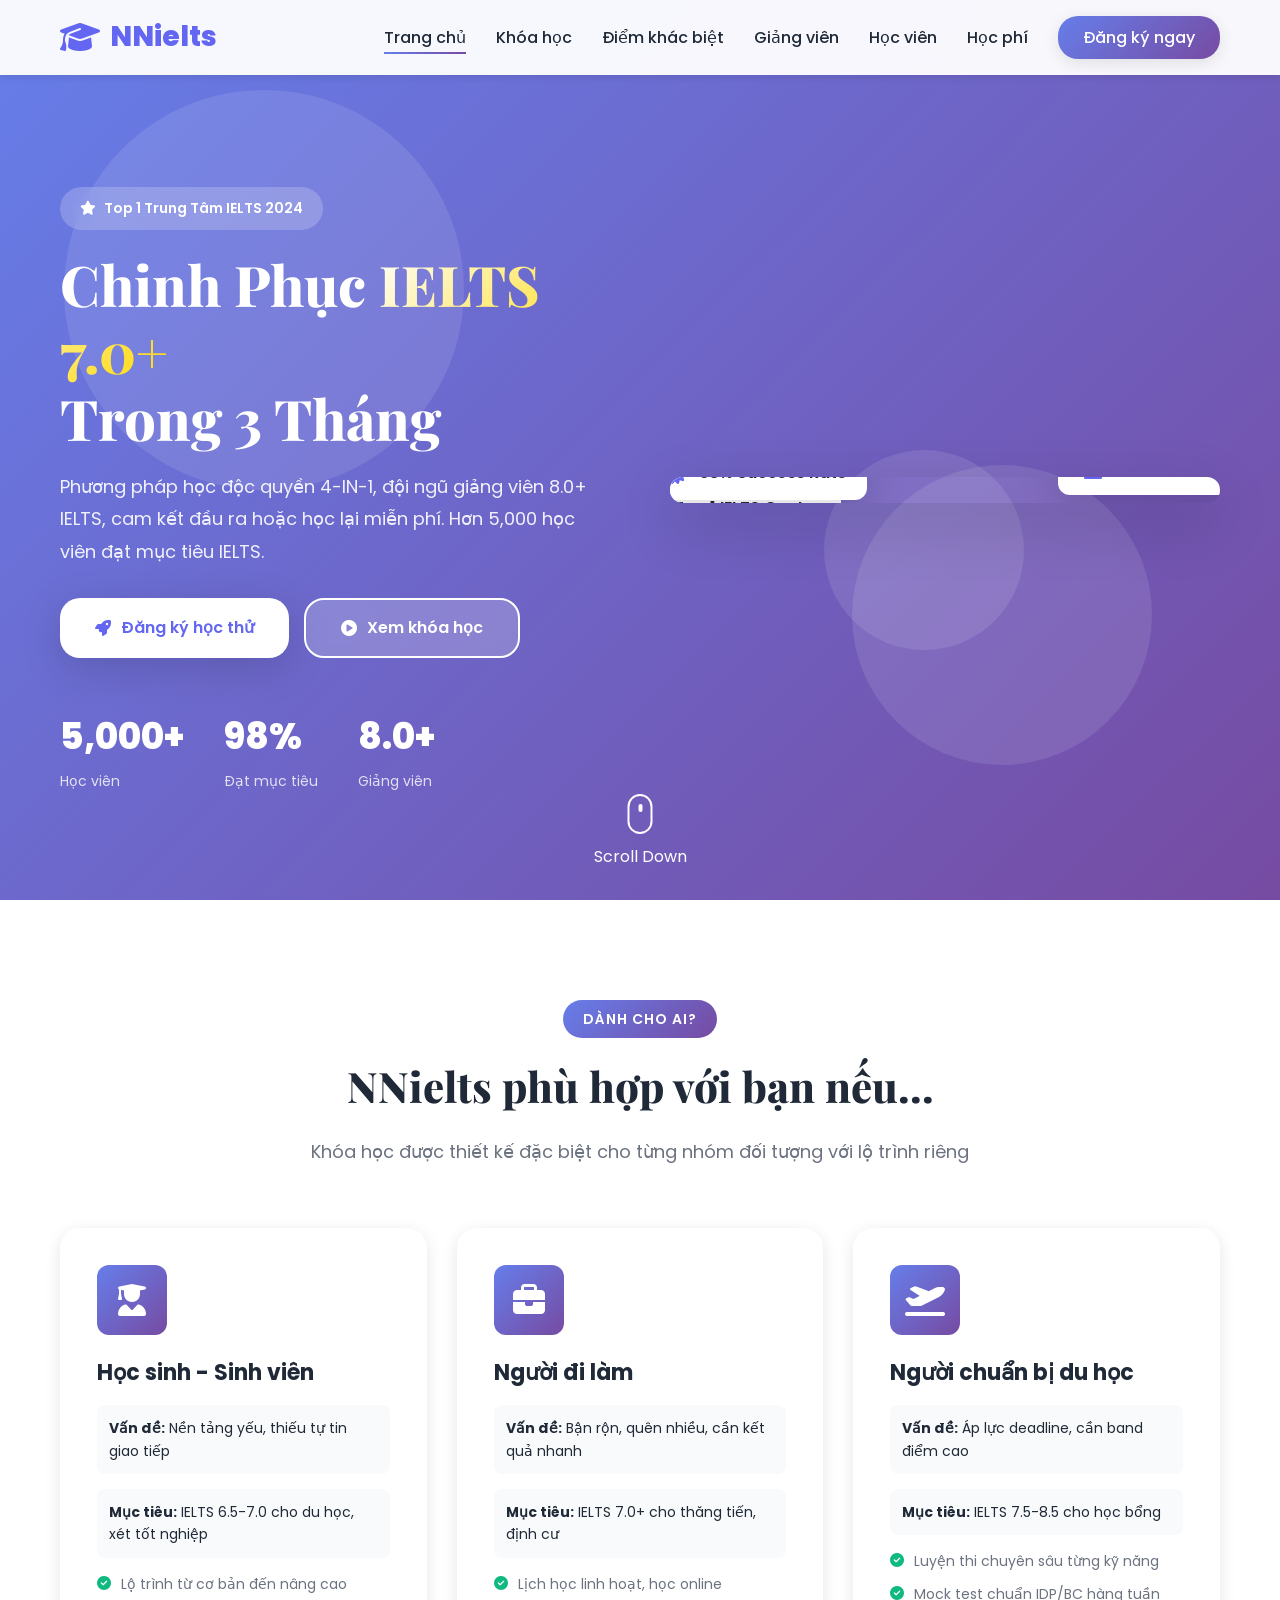
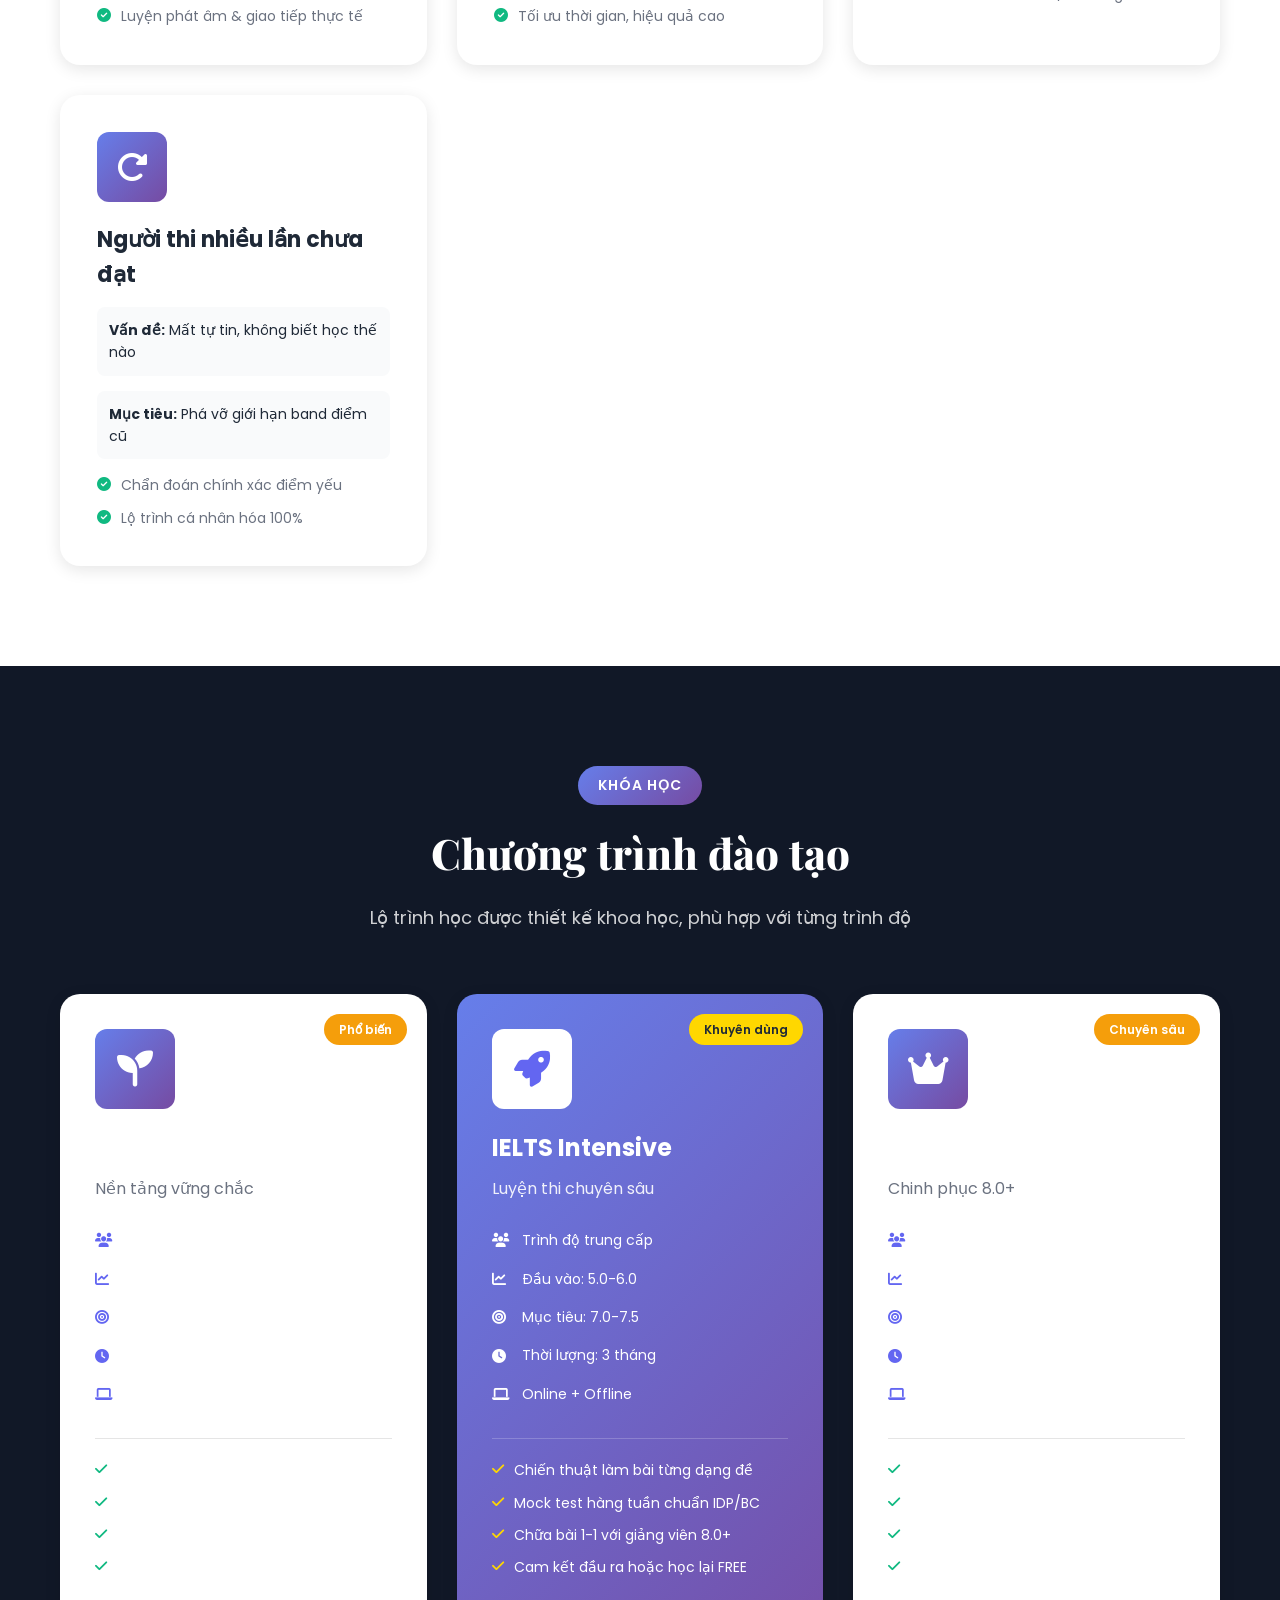
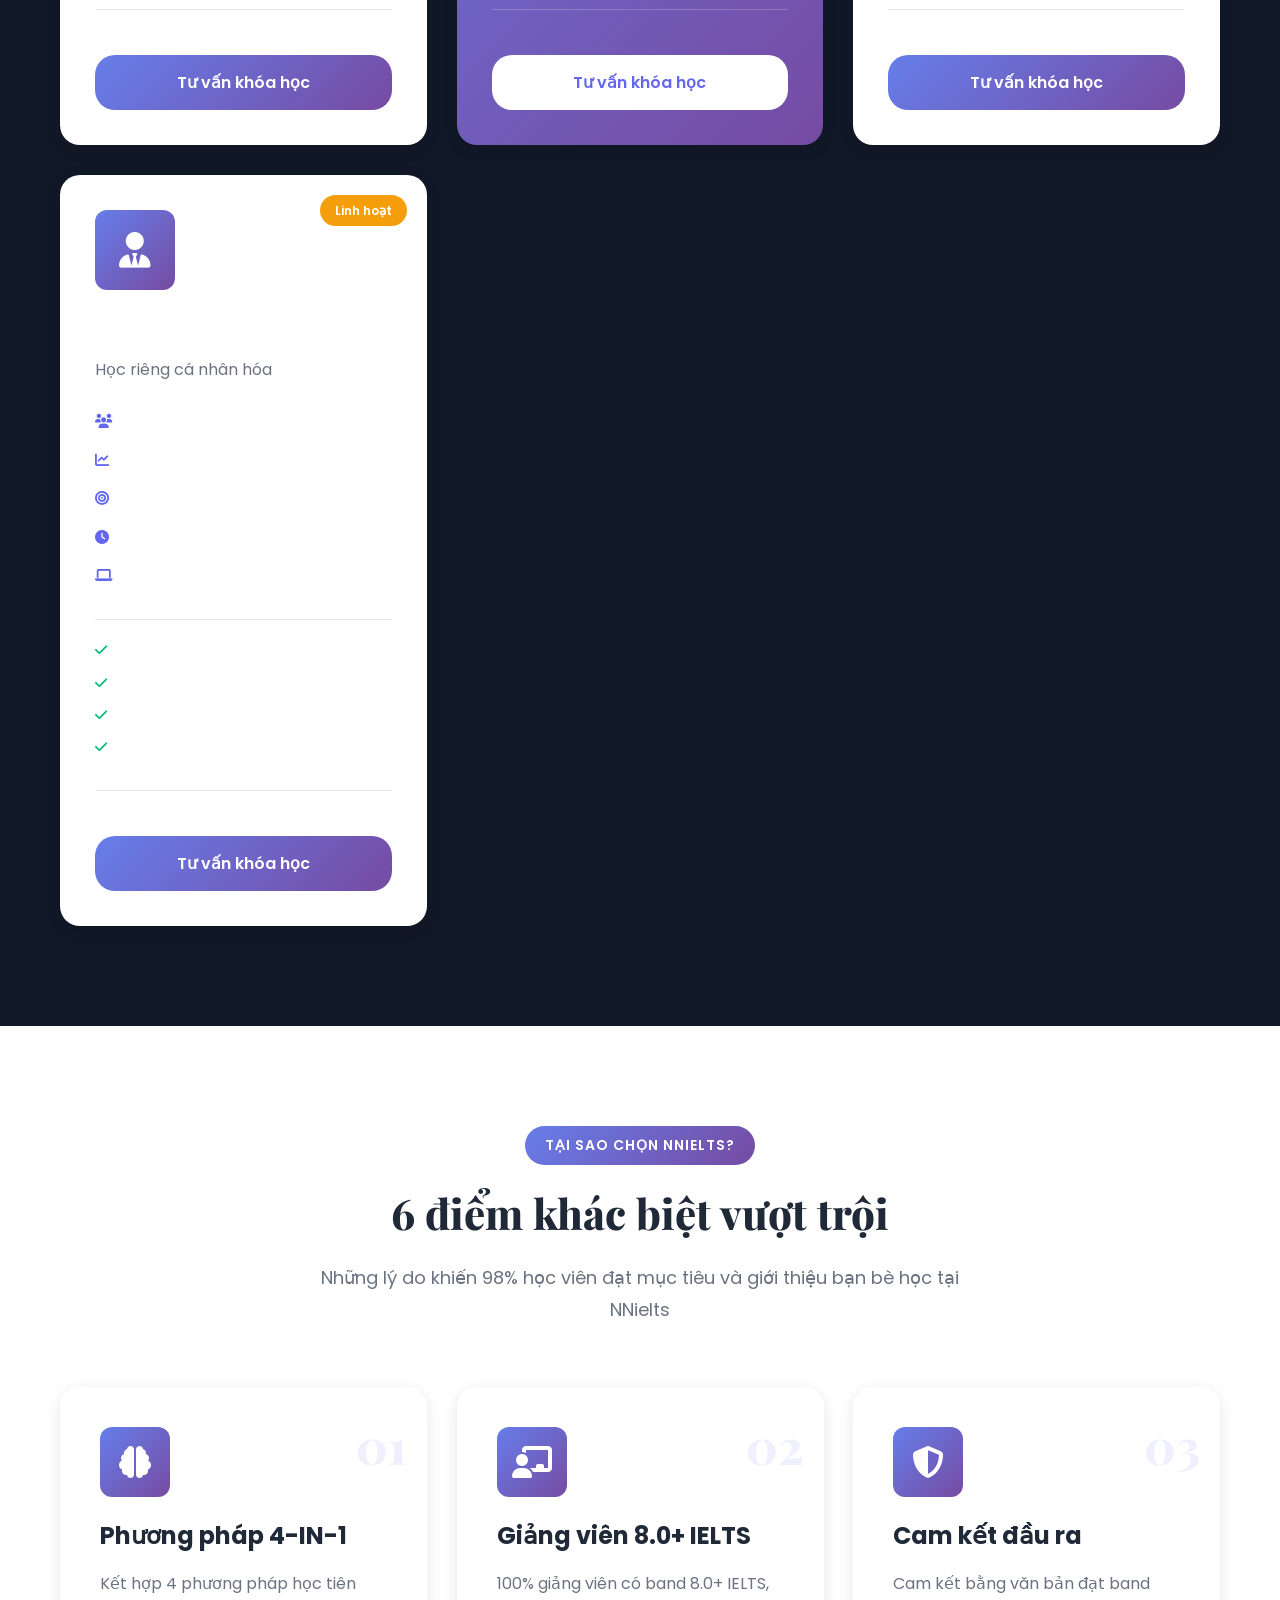
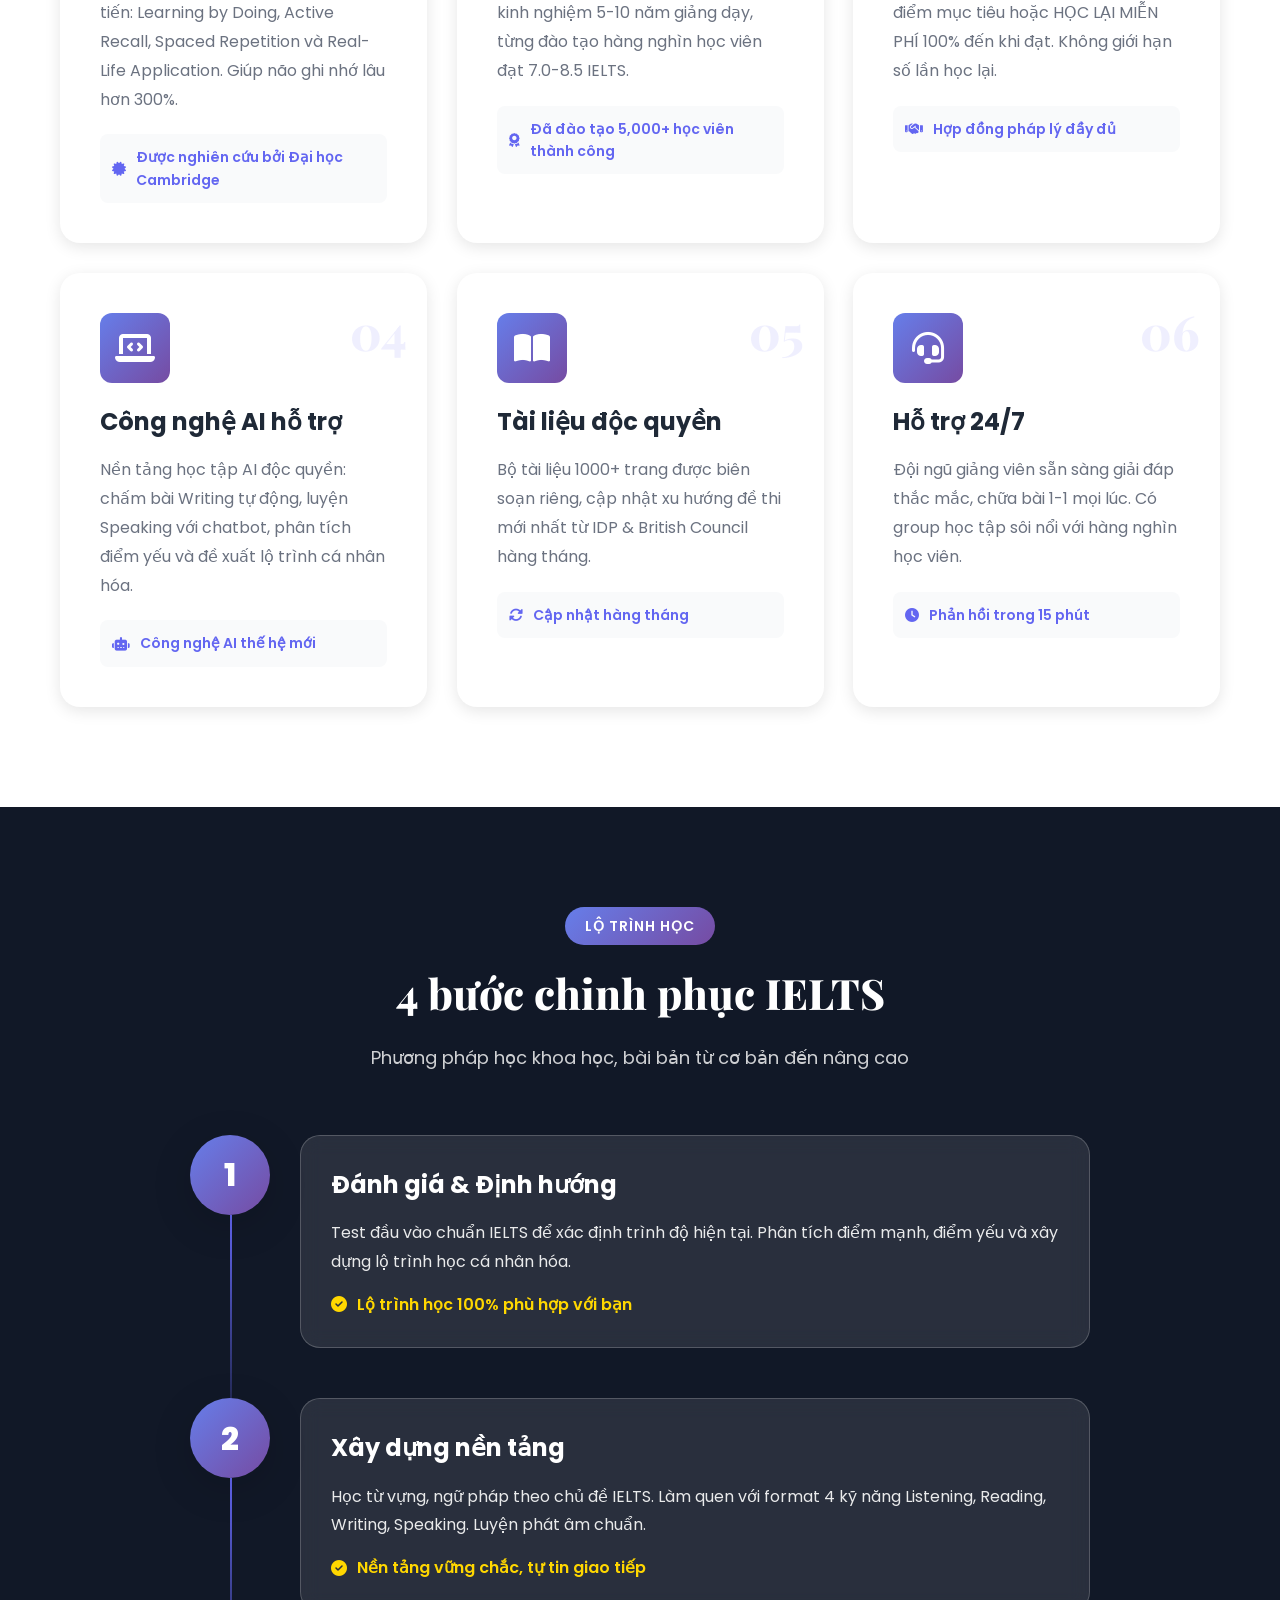
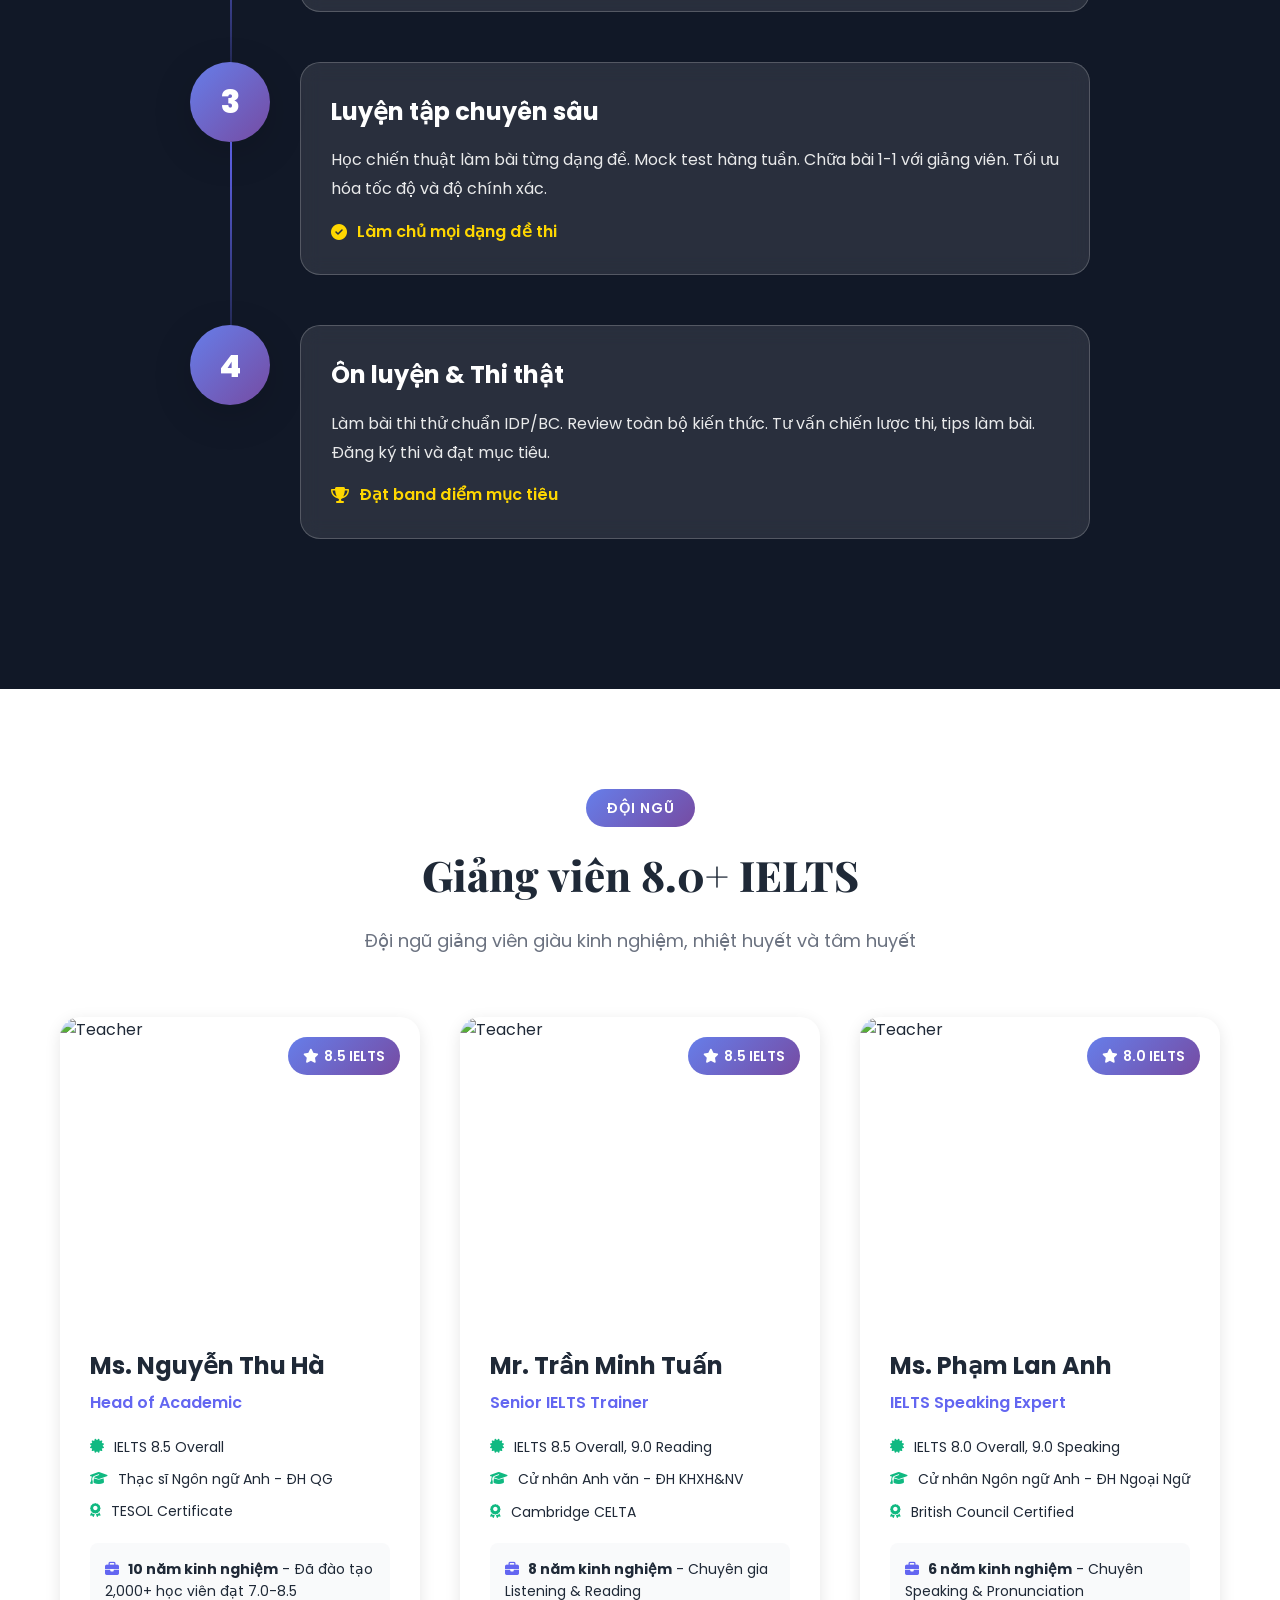
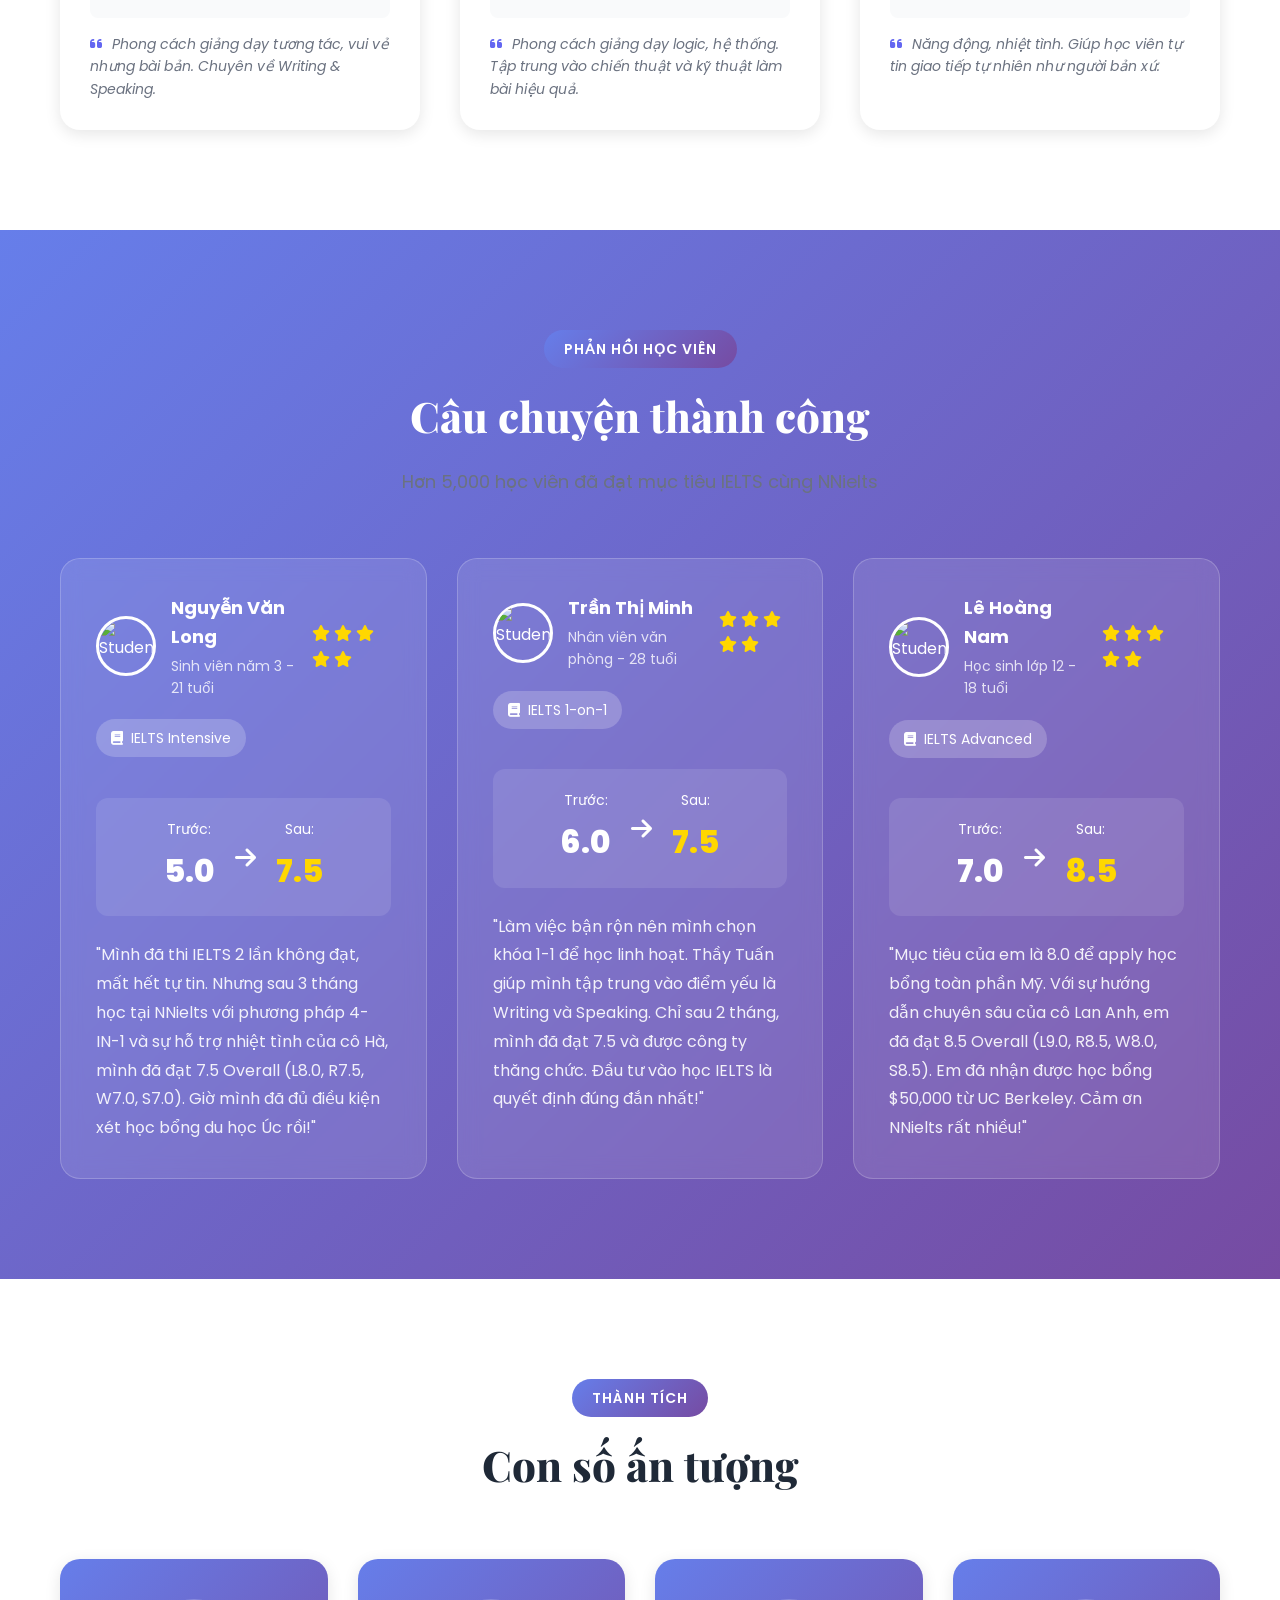
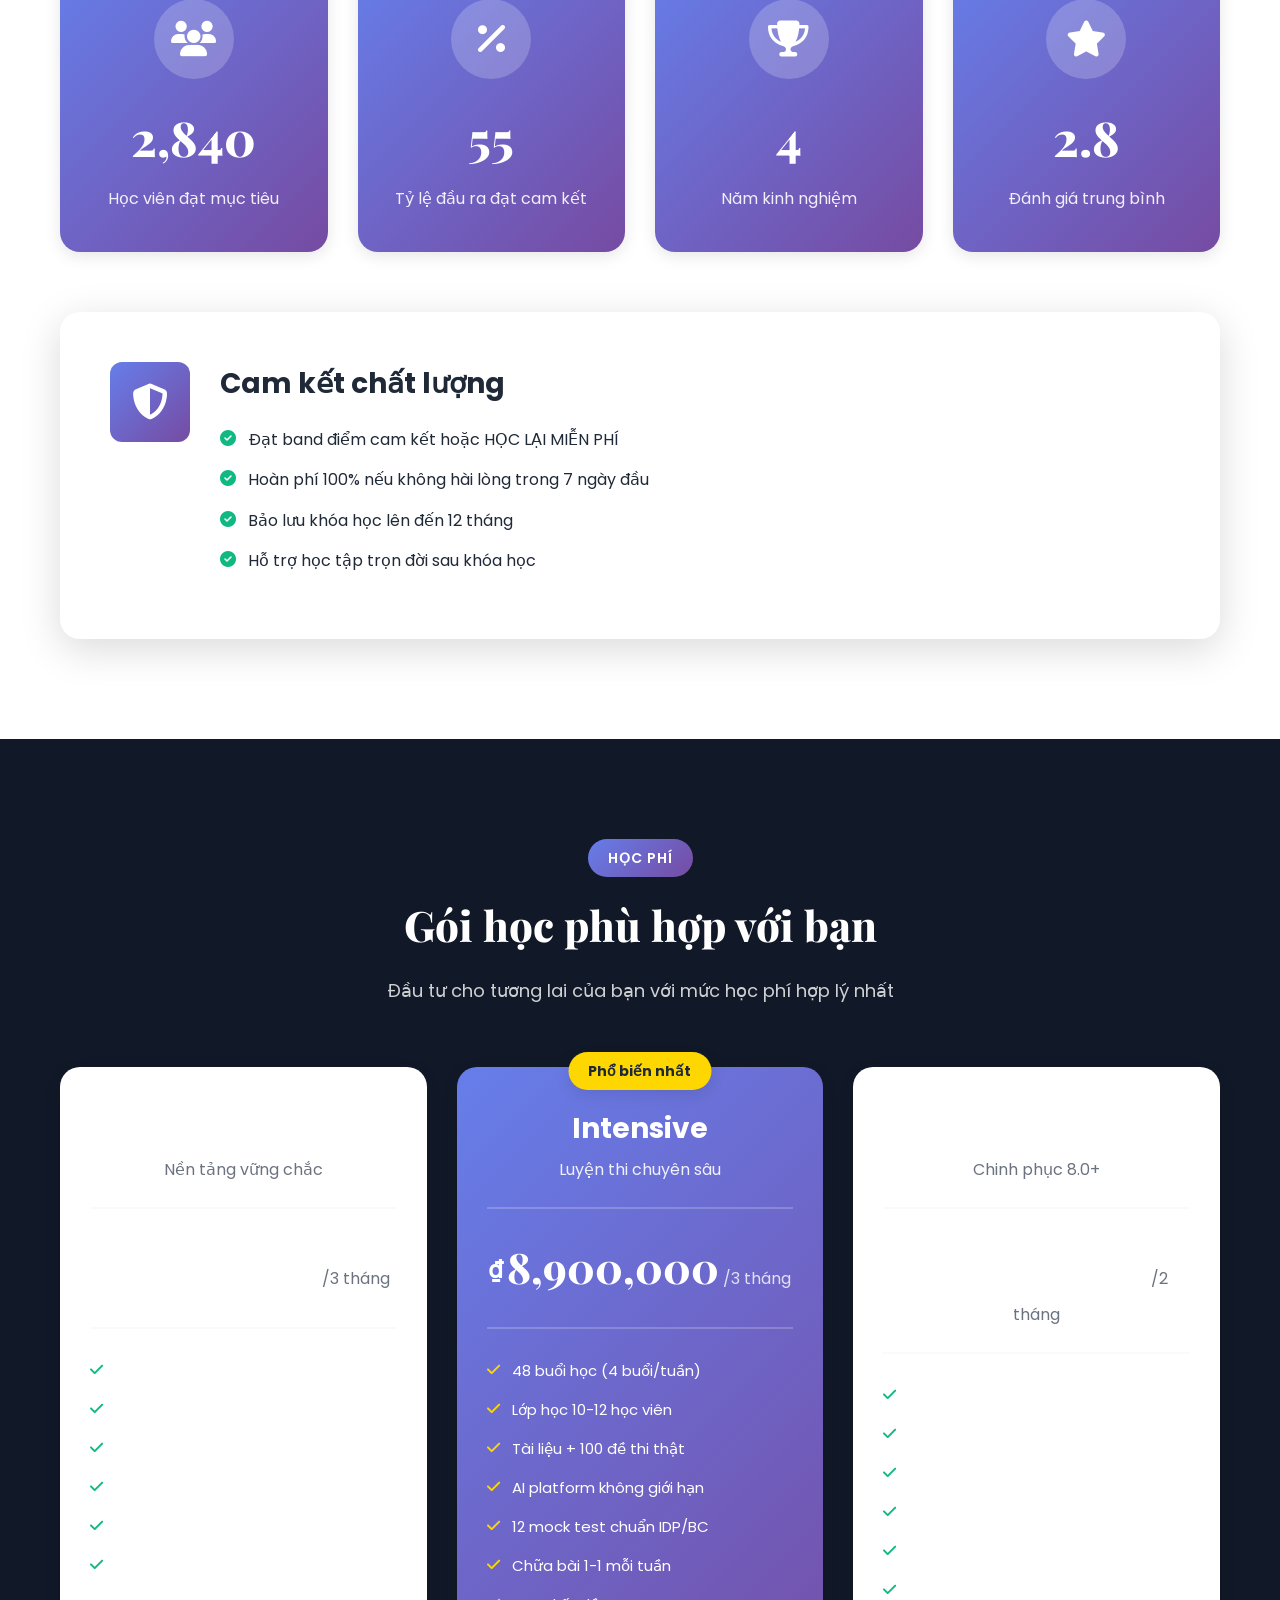
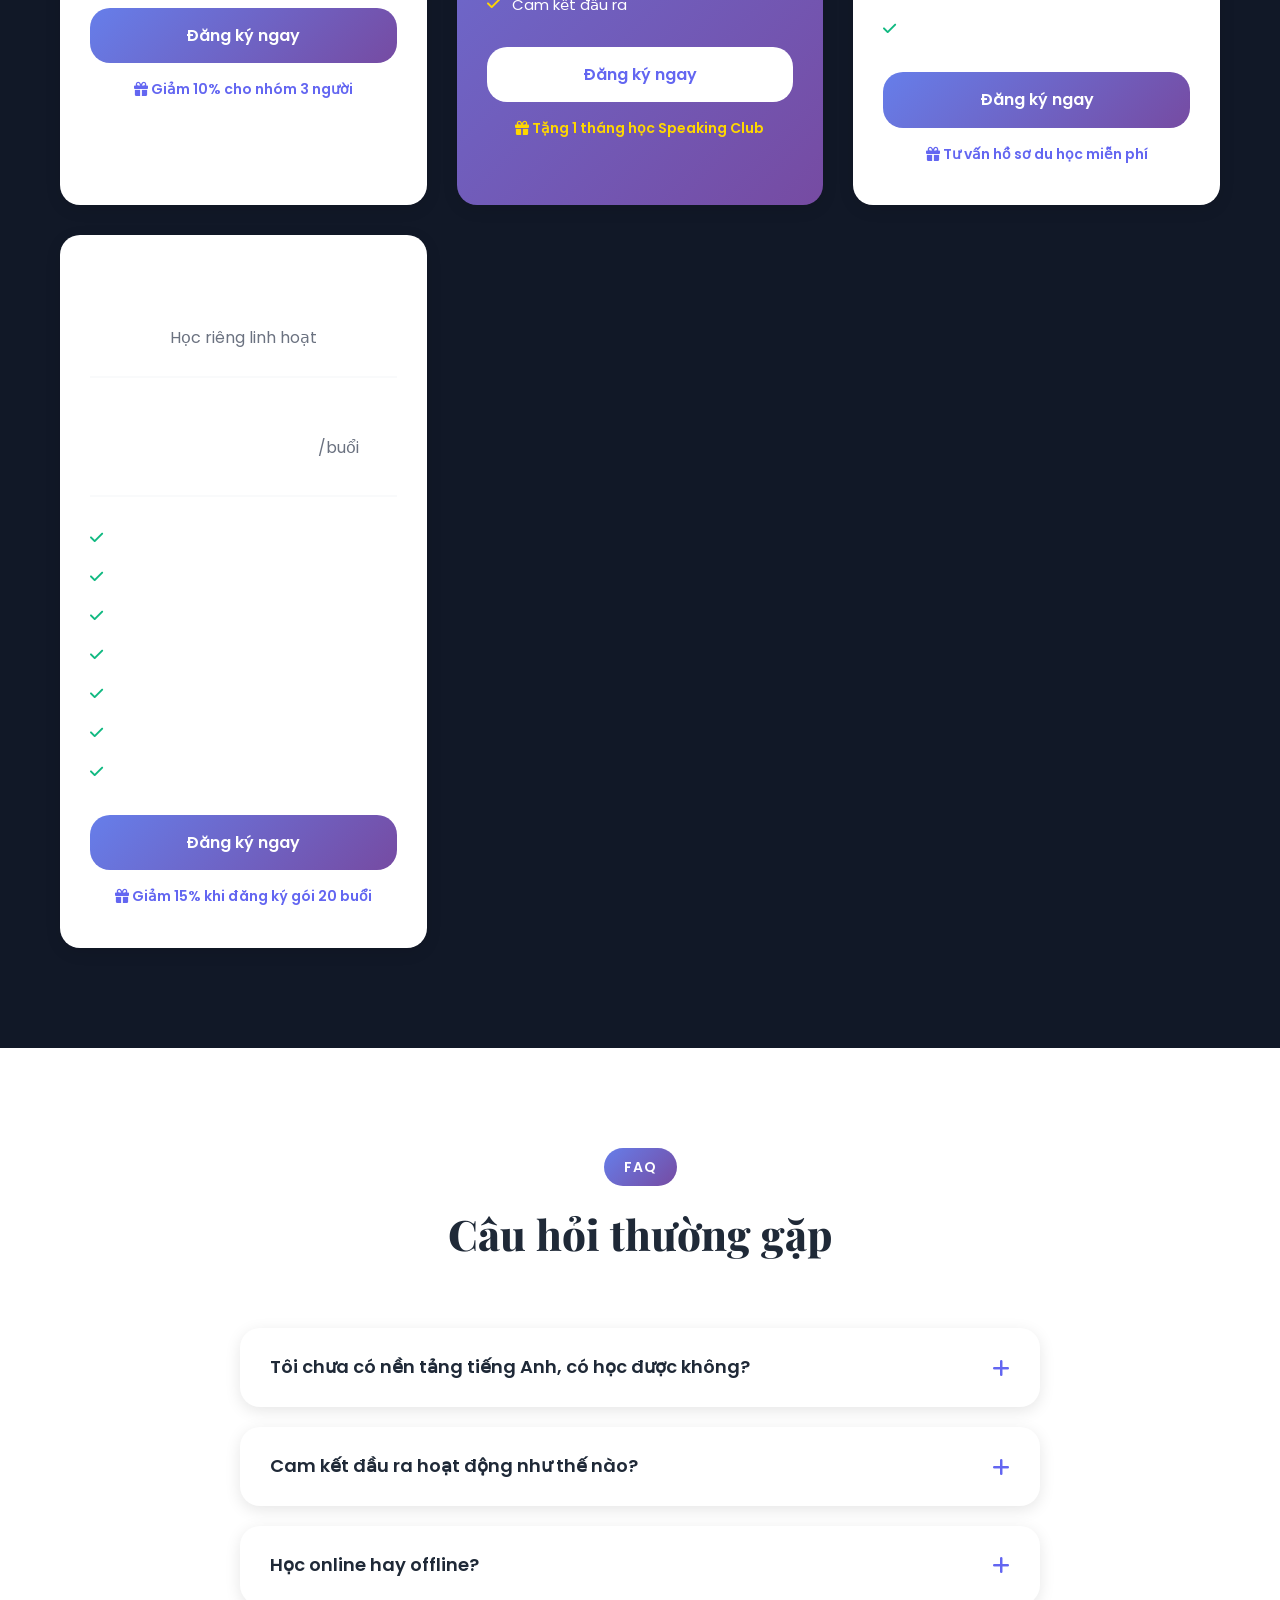
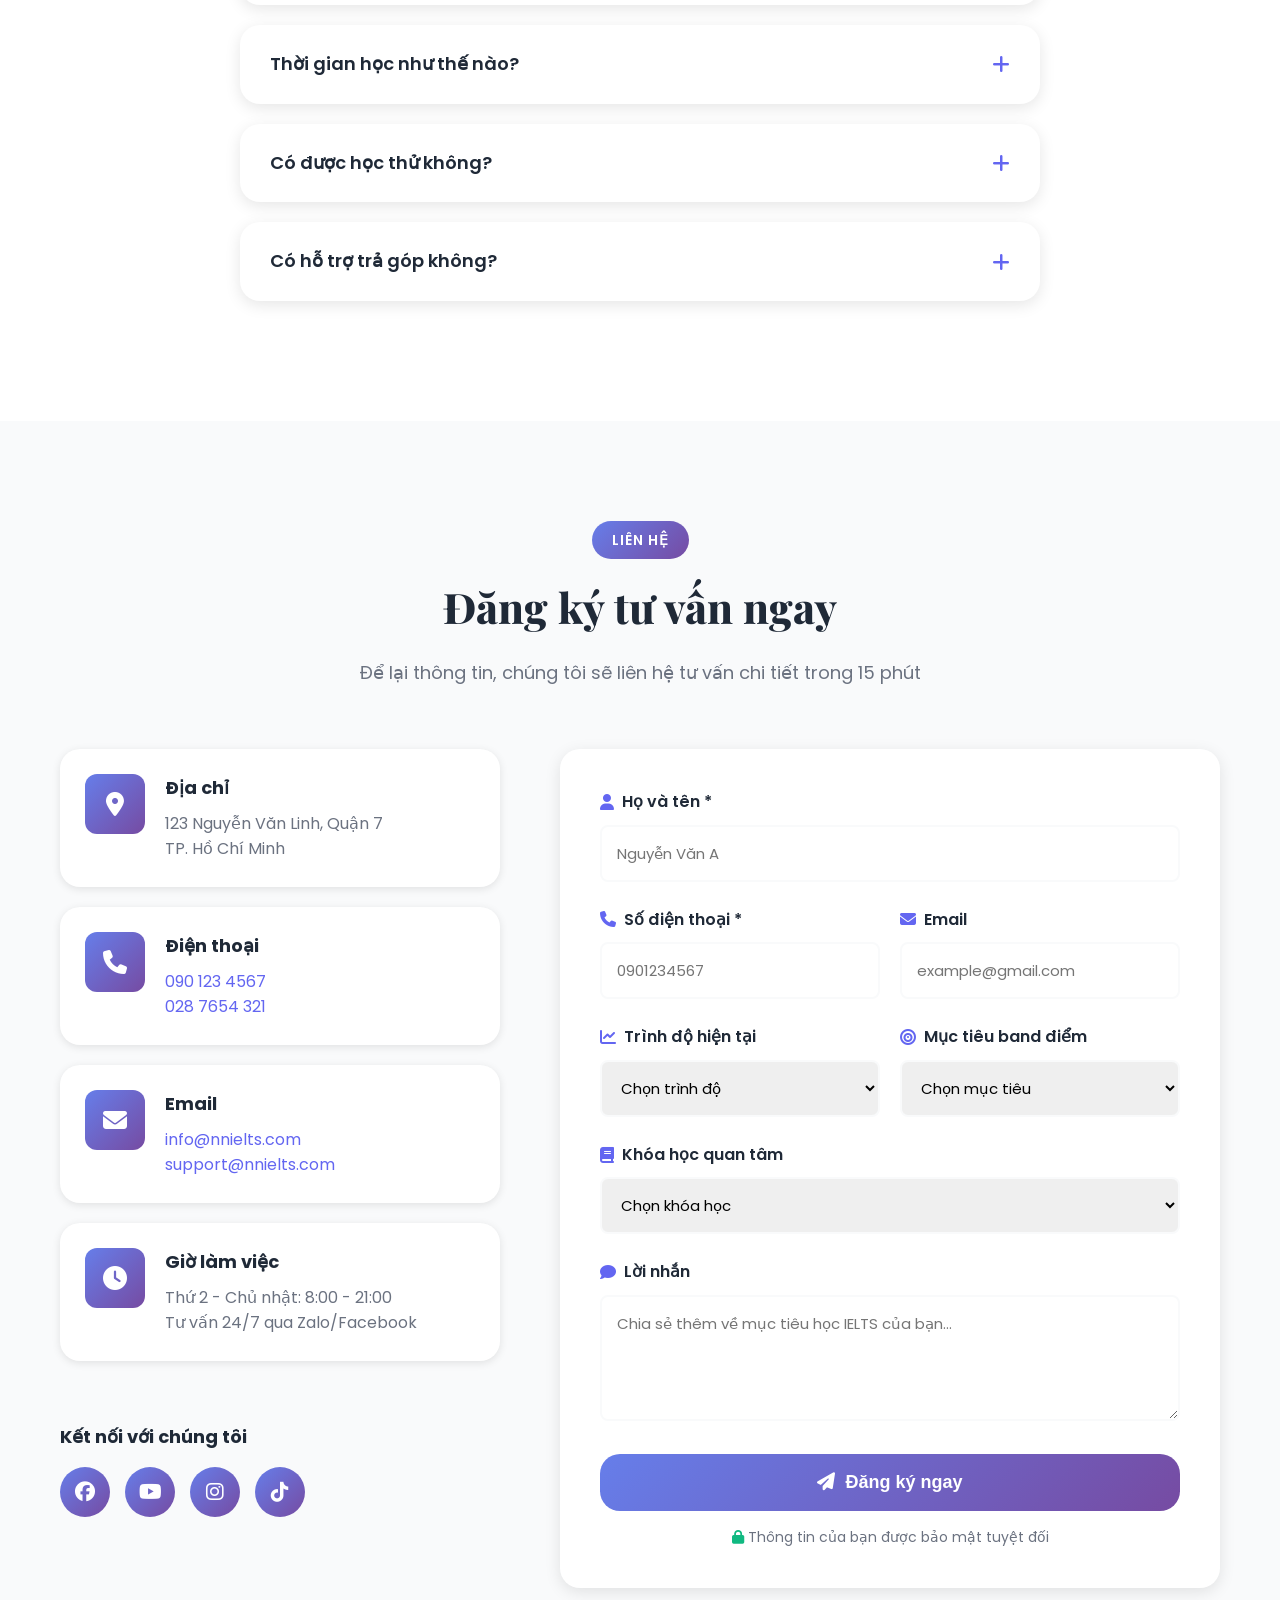
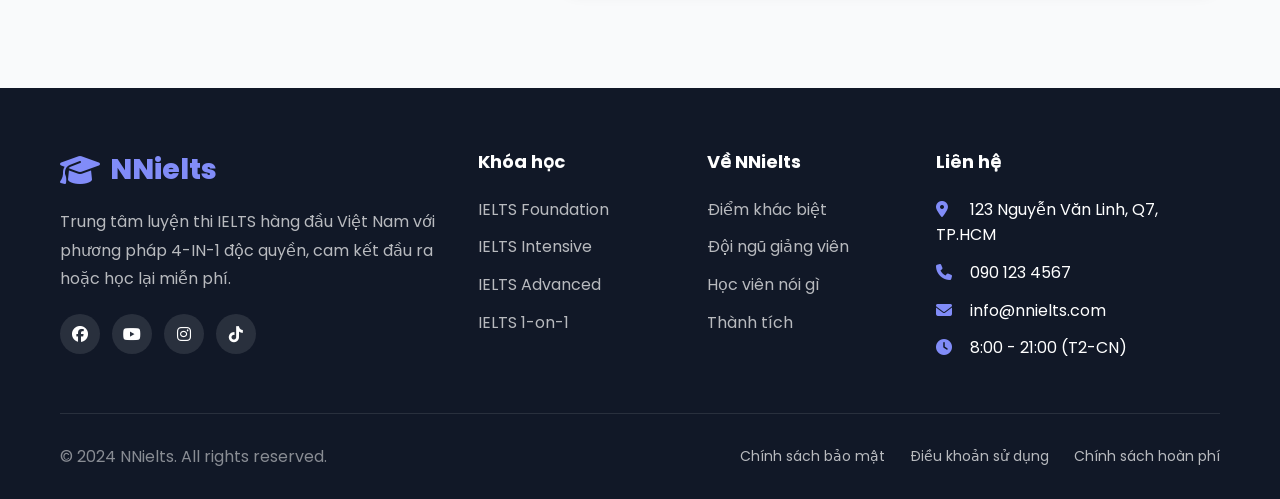
==== public/index.html @ 72158661 "refactor: organize project structure for deployment - Move website files to public/ folder - Add net" ====
<!DOCTYPE html>
<html lang="vi">
<head>
    <meta charset="UTF-8">
    <meta name="viewport" content="width=device-width, initial-scale=1.0">
    <title>NNielts - Trung Tâm Tiếng Anh Chuyên Luyện Thi IELTS</title>
    <meta name="description" content="Trung tâm luyện thi IELTS hàng đầu với phương pháp học hiện đại, đội ngũ giảng viên 8.0+ IELTS">

    <!-- Fonts -->
    <link rel="preconnect" href="https://fonts.googleapis.com">
    <link rel="preconnect" href="https://fonts.gstatic.com" crossorigin>
    <link href="https://fonts.googleapis.com/css2?family=Poppins:wght@300;400;500;600;700;800&family=Playfair+Display:wght@700;800;900&display=swap" rel="stylesheet">

    <!-- AOS Animation -->
    <link href="https://unpkg.com/aos@2.3.1/dist/aos.css" rel="stylesheet">

    <!-- Font Awesome -->
    <link rel="stylesheet" href="https://cdnjs.cloudflare.com/ajax/libs/font-awesome/6.4.0/css/all.min.css">

    <!-- Custom CSS -->
    <link rel="stylesheet" href="css/style.css">
</head>
<body>
    <!-- Navigation -->
    <nav class="navbar" id="navbar">
        <div class="container">
            <div class="nav-wrapper">
                <div class="logo">
                    <i class="fas fa-graduation-cap"></i>
                    <span>NNielts</span>
                </div>
                <ul class="nav-menu" id="navMenu">
                    <li><a href="#home" class="nav-link active">Trang chủ</a></li>
                    <li><a href="#courses" class="nav-link">Khóa học</a></li>
                    <li><a href="#features" class="nav-link">Điểm khác biệt</a></li>
                    <li><a href="#teachers" class="nav-link">Giảng viên</a></li>
                    <li><a href="#testimonials" class="nav-link">Học viên</a></li>
                    <li><a href="#pricing" class="nav-link">Học phí</a></li>
                    <li><a href="#contact" class="nav-link btn-register">Đăng ký ngay</a></li>
                </ul>
                <div class="hamburger" id="hamburger">
                    <span></span>
                    <span></span>
                    <span></span>
                </div>
            </div>
        </div>
    </nav>

    <!-- Hero Section -->
    <section id="home" class="hero">
        <div class="hero-background">
            <div class="hero-shape shape-1"></div>
            <div class="hero-shape shape-2"></div>
            <div class="hero-shape shape-3"></div>
        </div>
        <div class="container">
            <div class="hero-content">
                <div class="hero-text" data-aos="fade-right" data-aos-duration="1000">
                    <span class="hero-badge">
                        <i class="fas fa-star"></i> Top 1 Trung Tâm IELTS 2024
                    </span>
                    <h1 class="hero-title">
                        Chinh Phục <span class="gradient-text">IELTS 7.0+</span><br>
                        Trong 3 Tháng
                    </h1>
                    <p class="hero-description">
                        Phương pháp học độc quyền 4-IN-1, đội ngũ giảng viên 8.0+ IELTS,
                        cam kết đầu ra hoặc học lại miễn phí. Hơn 5,000 học viên đạt mục tiêu IELTS.
                    </p>
                    <div class="hero-buttons">
                        <a href="#contact" class="btn btn-primary">
                            <i class="fas fa-rocket"></i> Đăng ký học thử
                        </a>
                        <a href="#courses" class="btn btn-secondary">
                            <i class="fas fa-play-circle"></i> Xem khóa học
                        </a>
                    </div>
                    <div class="hero-stats">
                        <div class="stat-item">
                            <h3>5,000+</h3>
                            <p>Học viên</p>
                        </div>
                        <div class="stat-item">
                            <h3>98%</h3>
                            <p>Đạt mục tiêu</p>
                        </div>
                        <div class="stat-item">
                            <h3>8.0+</h3>
                            <p>Giảng viên</p>
                        </div>
                    </div>
                </div>
                <div class="hero-image" data-aos="fade-left" data-aos-duration="1000">
                    <div class="image-wrapper">
                        <img src="https://images.unsplash.com/photo-1522202176988-66273c2fd55f?w=800&q=80" alt="Students learning">
                        <div class="floating-card card-1">
                            <i class="fas fa-trophy"></i>
                            <span>Top 1 IELTS Center</span>
                        </div>
                        <div class="floating-card card-2">
                            <i class="fas fa-users"></i>
                            <span>5,000+ Students</span>
                        </div>
                        <div class="floating-card card-3">
                            <i class="fas fa-certificate"></i>
                            <span>98% Success Rate</span>
                        </div>
                    </div>
                </div>
            </div>
        </div>
        <div class="scroll-indicator">
            <div class="mouse">
                <div class="wheel"></div>
            </div>
            <p>Scroll Down</p>
        </div>
    </section>

    <!-- Target Audience Section -->
    <section id="target-audience" class="section">
        <div class="container">
            <div class="section-header" data-aos="fade-up">
                <span class="section-badge">Dành cho ai?</span>
                <h2 class="section-title">NNielts phù hợp với bạn nếu...</h2>
                <p class="section-description">
                    Khóa học được thiết kế đặc biệt cho từng nhóm đối tượng với lộ trình riêng
                </p>
            </div>
            <div class="audience-grid">
                <div class="audience-card" data-aos="fade-up" data-aos-delay="100">
                    <div class="audience-icon">
                        <i class="fas fa-user-graduate"></i>
                    </div>
                    <h3>Học sinh - Sinh viên</h3>
                    <div class="audience-problem">
                        <strong>Vấn đề:</strong> Nền tảng yếu, thiếu tự tin giao tiếp
                    </div>
                    <div class="audience-goal">
                        <strong>Mục tiêu:</strong> IELTS 6.5-7.0 cho du học, xét tốt nghiệp
                    </div>
                    <div class="audience-benefit">
                        <i class="fas fa-check-circle"></i>
                        <span>Lộ trình từ cơ bản đến nâng cao</span>
                    </div>
                    <div class="audience-benefit">
                        <i class="fas fa-check-circle"></i>
                        <span>Luyện phát âm & giao tiếp thực tế</span>
                    </div>
                </div>

                <div class="audience-card" data-aos="fade-up" data-aos-delay="200">
                    <div class="audience-icon">
                        <i class="fas fa-briefcase"></i>
                    </div>
                    <h3>Người đi làm</h3>
                    <div class="audience-problem">
                        <strong>Vấn đề:</strong> Bận rộn, quên nhiều, cần kết quả nhanh
                    </div>
                    <div class="audience-goal">
                        <strong>Mục tiêu:</strong> IELTS 7.0+ cho thăng tiến, định cư
                    </div>
                    <div class="audience-benefit">
                        <i class="fas fa-check-circle"></i>
                        <span>Lịch học linh hoạt, học online</span>
                    </div>
                    <div class="audience-benefit">
                        <i class="fas fa-check-circle"></i>
                        <span>Tối ưu thời gian, hiệu quả cao</span>
                    </div>
                </div>

                <div class="audience-card" data-aos="fade-up" data-aos-delay="300">
                    <div class="audience-icon">
                        <i class="fas fa-plane-departure"></i>
                    </div>
                    <h3>Người chuẩn bị du học</h3>
                    <div class="audience-problem">
                        <strong>Vấn đề:</strong> Áp lực deadline, cần band điểm cao
                    </div>
                    <div class="audience-goal">
                        <strong>Mục tiêu:</strong> IELTS 7.5-8.5 cho học bổng
                    </div>
                    <div class="audience-benefit">
                        <i class="fas fa-check-circle"></i>
                        <span>Luyện thi chuyên sâu từng kỹ năng</span>
                    </div>
                    <div class="audience-benefit">
                        <i class="fas fa-check-circle"></i>
                        <span>Mock test chuẩn IDP/BC hàng tuần</span>
                    </div>
                </div>

                <div class="audience-card" data-aos="fade-up" data-aos-delay="400">
                    <div class="audience-icon">
                        <i class="fas fa-redo-alt"></i>
                    </div>
                    <h3>Người thi nhiều lần chưa đạt</h3>
                    <div class="audience-problem">
                        <strong>Vấn đề:</strong> Mất tự tin, không biết học thế nào
                    </div>
                    <div class="audience-goal">
                        <strong>Mục tiêu:</strong> Phá vỡ giới hạn band điểm cũ
                    </div>
                    <div class="audience-benefit">
                        <i class="fas fa-check-circle"></i>
                        <span>Chẩn đoán chính xác điểm yếu</span>
                    </div>
                    <div class="audience-benefit">
                        <i class="fas fa-check-circle"></i>
                        <span>Lộ trình cá nhân hóa 100%</span>
                    </div>
                </div>
            </div>
        </div>
    </section>

    <!-- Courses Section -->
    <section id="courses" class="section section-dark">
        <div class="container">
            <div class="section-header" data-aos="fade-up">
                <span class="section-badge">Khóa học</span>
                <h2 class="section-title">Chương trình đào tạo</h2>
                <p class="section-description">
                    Lộ trình học được thiết kế khoa học, phù hợp với từng trình độ
                </p>
            </div>
            <div class="courses-grid">
                <div class="course-card" data-aos="zoom-in" data-aos-delay="100">
                    <div class="course-badge">Phổ biến</div>
                    <div class="course-icon">
                        <i class="fas fa-seedling"></i>
                    </div>
                    <h3 class="course-title">IELTS Foundation</h3>
                    <p class="course-subtitle">Nền tảng vững chắc</p>
                    <div class="course-info">
                        <div class="info-item">
                            <i class="fas fa-users"></i>
                            <span>Người mới bắt đầu</span>
                        </div>
                        <div class="info-item">
                            <i class="fas fa-chart-line"></i>
                            <span>Đầu vào: 3.0-4.5</span>
                        </div>
                        <div class="info-item">
                            <i class="fas fa-bullseye"></i>
                            <span>Mục tiêu: 5.5-6.0</span>
                        </div>
                        <div class="info-item">
                            <i class="fas fa-clock"></i>
                            <span>Thời lượng: 3 tháng</span>
                        </div>
                        <div class="info-item">
                            <i class="fas fa-laptop"></i>
                            <span>Online + Offline</span>
                        </div>
                    </div>
                    <ul class="course-features">
                        <li><i class="fas fa-check"></i> Xây dựng từ vựng & ngữ pháp cơ bản</li>
                        <li><i class="fas fa-check"></i> Làm quen format đề thi IELTS</li>
                        <li><i class="fas fa-check"></i> Luyện phát âm & giao tiếp hàng ngày</li>
                        <li><i class="fas fa-check"></i> 50+ bài tập thực hành</li>
                    </ul>
                    <a href="#contact" class="btn btn-course">Tư vấn khóa học</a>
                </div>

                <div class="course-card featured" data-aos="zoom-in" data-aos-delay="200">
                    <div class="course-badge highlight">Khuyên dùng</div>
                    <div class="course-icon">
                        <i class="fas fa-rocket"></i>
                    </div>
                    <h3 class="course-title">IELTS Intensive</h3>
                    <p class="course-subtitle">Luyện thi chuyên sâu</p>
                    <div class="course-info">
                        <div class="info-item">
                            <i class="fas fa-users"></i>
                            <span>Trình độ trung cấp</span>
                        </div>
                        <div class="info-item">
                            <i class="fas fa-chart-line"></i>
                            <span>Đầu vào: 5.0-6.0</span>
                        </div>
                        <div class="info-item">
                            <i class="fas fa-bullseye"></i>
                            <span>Mục tiêu: 7.0-7.5</span>
                        </div>
                        <div class="info-item">
                            <i class="fas fa-clock"></i>
                            <span>Thời lượng: 3 tháng</span>
                        </div>
                        <div class="info-item">
                            <i class="fas fa-laptop"></i>
                            <span>Online + Offline</span>
                        </div>
                    </div>
                    <ul class="course-features">
                        <li><i class="fas fa-check"></i> Chiến thuật làm bài từng dạng đề</li>
                        <li><i class="fas fa-check"></i> Mock test hàng tuần chuẩn IDP/BC</li>
                        <li><i class="fas fa-check"></i> Chữa bài 1-1 với giảng viên 8.0+</li>
                        <li><i class="fas fa-check"></i> Cam kết đầu ra hoặc học lại FREE</li>
                    </ul>
                    <a href="#contact" class="btn btn-course">Tư vấn khóa học</a>
                </div>

                <div class="course-card" data-aos="zoom-in" data-aos-delay="300">
                    <div class="course-badge">Chuyên sâu</div>
                    <div class="course-icon">
                        <i class="fas fa-crown"></i>
                    </div>
                    <h3 class="course-title">IELTS Advanced</h3>
                    <p class="course-subtitle">Chinh phục 8.0+</p>
                    <div class="course-info">
                        <div class="info-item">
                            <i class="fas fa-users"></i>
                            <span>Trình độ cao</span>
                        </div>
                        <div class="info-item">
                            <i class="fas fa-chart-line"></i>
                            <span>Đầu vào: 6.5-7.0</span>
                        </div>
                        <div class="info-item">
                            <i class="fas fa-bullseye"></i>
                            <span>Mục tiêu: 8.0-8.5</span>
                        </div>
                        <div class="info-item">
                            <i class="fas fa-clock"></i>
                            <span>Thời lượng: 2 tháng</span>
                        </div>
                        <div class="info-item">
                            <i class="fas fa-laptop"></i>
                            <span>Online + Offline</span>
                        </div>
                    </div>
                    <ul class="course-features">
                        <li><i class="fas fa-check"></i> Nâng cao 4 kỹ năng lên band 8.0+</li>
                        <li><i class="fas fa-check"></i> Học 1-1 với giảng viên IELTS 8.5</li>
                        <li><i class="fas fa-check"></i> Phân tích chuyên sâu bài thi thật</li>
                        <li><i class="fas fa-check"></i> Chuẩn bị hồ sơ du học top 100</li>
                    </ul>
                    <a href="#contact" class="btn btn-course">Tư vấn khóa học</a>
                </div>

                <div class="course-card" data-aos="zoom-in" data-aos-delay="400">
                    <div class="course-badge">Linh hoạt</div>
                    <div class="course-icon">
                        <i class="fas fa-user-tie"></i>
                    </div>
                    <h3 class="course-title">IELTS 1-on-1</h3>
                    <p class="course-subtitle">Học riêng cá nhân hóa</p>
                    <div class="course-info">
                        <div class="info-item">
                            <i class="fas fa-users"></i>
                            <span>Mọi trình độ</span>
                        </div>
                        <div class="info-item">
                            <i class="fas fa-chart-line"></i>
                            <span>Đầu vào: Linh động</span>
                        </div>
                        <div class="info-item">
                            <i class="fas fa-bullseye"></i>
                            <span>Mục tiêu: Tùy chỉnh</span>
                        </div>
                        <div class="info-item">
                            <i class="fas fa-clock"></i>
                            <span>Thời lượng: Linh hoạt</span>
                        </div>
                        <div class="info-item">
                            <i class="fas fa-laptop"></i>
                            <span>Online hoặc Offline</span>
                        </div>
                    </div>
                    <ul class="course-features">
                        <li><i class="fas fa-check"></i> Lộ trình học 100% cá nhân hóa</li>
                        <li><i class="fas fa-check"></i> Lịch học linh hoạt theo bạn</li>
                        <li><i class="fas fa-check"></i> Tập trung vào điểm yếu cụ thể</li>
                        <li><i class="fas fa-check"></i> Tiến độ học nhanh gấp 2 lần</li>
                    </ul>
                    <a href="#contact" class="btn btn-course">Tư vấn khóa học</a>
                </div>
            </div>
        </div>
    </section>

    <!-- Features Section -->
    <section id="features" class="section">
        <div class="container">
            <div class="section-header" data-aos="fade-up">
                <span class="section-badge">Tại sao chọn NNielts?</span>
                <h2 class="section-title">6 điểm khác biệt vượt trội</h2>
                <p class="section-description">
                    Những lý do khiến 98% học viên đạt mục tiêu và giới thiệu bạn bè học tại NNielts
                </p>
            </div>
            <div class="features-grid">
                <div class="feature-card" data-aos="flip-left" data-aos-delay="100">
                    <div class="feature-number">01</div>
                    <div class="feature-icon">
                        <i class="fas fa-brain"></i>
                    </div>
                    <h3>Phương pháp 4-IN-1</h3>
                    <p>
                        Kết hợp 4 phương pháp học tiên tiến: Learning by Doing, Active Recall,
                        Spaced Repetition và Real-Life Application. Giúp não ghi nhớ lâu hơn 300%.
                    </p>
                    <div class="feature-proof">
                        <i class="fas fa-certificate"></i>
                        <span>Được nghiên cứu bởi Đại học Cambridge</span>
                    </div>
                </div>

                <div class="feature-card" data-aos="flip-left" data-aos-delay="200">
                    <div class="feature-number">02</div>
                    <div class="feature-icon">
                        <i class="fas fa-chalkboard-teacher"></i>
                    </div>
                    <h3>Giảng viên 8.0+ IELTS</h3>
                    <p>
                        100% giảng viên có band 8.0+ IELTS, kinh nghiệm 5-10 năm giảng dạy,
                        từng đào tạo hàng nghìn học viên đạt 7.0-8.5 IELTS.
                    </p>
                    <div class="feature-proof">
                        <i class="fas fa-award"></i>
                        <span>Đã đào tạo 5,000+ học viên thành công</span>
                    </div>
                </div>

                <div class="feature-card" data-aos="flip-left" data-aos-delay="300">
                    <div class="feature-number">03</div>
                    <div class="feature-icon">
                        <i class="fas fa-shield-alt"></i>
                    </div>
                    <h3>Cam kết đầu ra</h3>
                    <p>
                        Cam kết bằng văn bản đạt band điểm mục tiêu hoặc HỌC LẠI MIỄN PHÍ
                        100% đến khi đạt. Không giới hạn số lần học lại.
                    </p>
                    <div class="feature-proof">
                        <i class="fas fa-handshake"></i>
                        <span>Hợp đồng pháp lý đầy đủ</span>
                    </div>
                </div>

                <div class="feature-card" data-aos="flip-left" data-aos-delay="400">
                    <div class="feature-number">04</div>
                    <div class="feature-icon">
                        <i class="fas fa-laptop-code"></i>
                    </div>
                    <h3>Công nghệ AI hỗ trợ</h3>
                    <p>
                        Nền tảng học tập AI độc quyền: chấm bài Writing tự động, luyện Speaking
                        với chatbot, phân tích điểm yếu và đề xuất lộ trình cá nhân hóa.
                    </p>
                    <div class="feature-proof">
                        <i class="fas fa-robot"></i>
                        <span>Công nghệ AI thế hệ mới</span>
                    </div>
                </div>

                <div class="feature-card" data-aos="flip-left" data-aos-delay="500">
                    <div class="feature-number">05</div>
                    <div class="feature-icon">
                        <i class="fas fa-book-open"></i>
                    </div>
                    <h3>Tài liệu độc quyền</h3>
                    <p>
                        Bộ tài liệu 1000+ trang được biên soạn riêng, cập nhật xu hướng đề thi
                        mới nhất từ IDP & British Council hàng tháng.
                    </p>
                    <div class="feature-proof">
                        <i class="fas fa-sync-alt"></i>
                        <span>Cập nhật hàng tháng</span>
                    </div>
                </div>

                <div class="feature-card" data-aos="flip-left" data-aos-delay="600">
                    <div class="feature-number">06</div>
                    <div class="feature-icon">
                        <i class="fas fa-headset"></i>
                    </div>
                    <h3>Hỗ trợ 24/7</h3>
                    <p>
                        Đội ngũ giảng viên sẵn sàng giải đáp thắc mắc, chữa bài 1-1 mọi lúc.
                        Có group học tập sôi nổi với hàng nghìn học viên.
                    </p>
                    <div class="feature-proof">
                        <i class="fas fa-clock"></i>
                        <span>Phản hồi trong 15 phút</span>
                    </div>
                </div>
            </div>
        </div>
    </section>

    <!-- Learning Process Section -->
    <section id="process" class="section section-dark">
        <div class="container">
            <div class="section-header" data-aos="fade-up">
                <span class="section-badge">Lộ trình học</span>
                <h2 class="section-title">4 bước chinh phục IELTS</h2>
                <p class="section-description">
                    Phương pháp học khoa học, bài bản từ cơ bản đến nâng cao
                </p>
            </div>
            <div class="process-timeline">
                <div class="timeline-item" data-aos="fade-right" data-aos-delay="100">
                    <div class="timeline-number">1</div>
                    <div class="timeline-content">
                        <h3>Đánh giá & Định hướng</h3>
                        <p>
                            Test đầu vào chuẩn IELTS để xác định trình độ hiện tại.
                            Phân tích điểm mạnh, điểm yếu và xây dựng lộ trình học cá nhân hóa.
                        </p>
                        <div class="timeline-result">
                            <i class="fas fa-check-circle"></i>
                            <span>Lộ trình học 100% phù hợp với bạn</span>
                        </div>
                    </div>
                </div>

                <div class="timeline-item" data-aos="fade-left" data-aos-delay="200">
                    <div class="timeline-number">2</div>
                    <div class="timeline-content">
                        <h3>Xây dựng nền tảng</h3>
                        <p>
                            Học từ vựng, ngữ pháp theo chủ đề IELTS. Làm quen với format
                            4 kỹ năng Listening, Reading, Writing, Speaking. Luyện phát âm chuẩn.
                        </p>
                        <div class="timeline-result">
                            <i class="fas fa-check-circle"></i>
                            <span>Nền tảng vững chắc, tự tin giao tiếp</span>
                        </div>
                    </div>
                </div>

                <div class="timeline-item" data-aos="fade-right" data-aos-delay="300">
                    <div class="timeline-number">3</div>
                    <div class="timeline-content">
                        <h3>Luyện tập chuyên sâu</h3>
                        <p>
                            Học chiến thuật làm bài từng dạng đề. Mock test hàng tuần.
                            Chữa bài 1-1 với giảng viên. Tối ưu hóa tốc độ và độ chính xác.
                        </p>
                        <div class="timeline-result">
                            <i class="fas fa-check-circle"></i>
                            <span>Làm chủ mọi dạng đề thi</span>
                        </div>
                    </div>
                </div>

                <div class="timeline-item" data-aos="fade-left" data-aos-delay="400">
                    <div class="timeline-number">4</div>
                    <div class="timeline-content">
                        <h3>Ôn luyện & Thi thật</h3>
                        <p>
                            Làm bài thi thử chuẩn IDP/BC. Review toàn bộ kiến thức.
                            Tư vấn chiến lược thi, tips làm bài. Đăng ký thi và đạt mục tiêu.
                        </p>
                        <div class="timeline-result">
                            <i class="fas fa-trophy"></i>
                            <span>Đạt band điểm mục tiêu</span>
                        </div>
                    </div>
                </div>
            </div>
        </div>
    </section>

    <!-- Teachers Section -->
    <section id="teachers" class="section">
        <div class="container">
            <div class="section-header" data-aos="fade-up">
                <span class="section-badge">Đội ngũ</span>
                <h2 class="section-title">Giảng viên 8.0+ IELTS</h2>
                <p class="section-description">
                    Đội ngũ giảng viên giàu kinh nghiệm, nhiệt huyết và tâm huyết
                </p>
            </div>
            <div class="teachers-grid">
                <div class="teacher-card" data-aos="fade-up" data-aos-delay="100">
                    <div class="teacher-image">
                        <img src="https://images.unsplash.com/photo-1494790108377-be9c29b29330?w=400&q=80" alt="Teacher">
                        <div class="teacher-badge">
                            <i class="fas fa-star"></i> 8.5 IELTS
                        </div>
                    </div>
                    <div class="teacher-info">
                        <h3>Ms. Nguyễn Thu Hà</h3>
                        <p class="teacher-role">Head of Academic</p>
                        <div class="teacher-credentials">
                            <div class="credential-item">
                                <i class="fas fa-certificate"></i>
                                <span>IELTS 8.5 Overall</span>
                            </div>
                            <div class="credential-item">
                                <i class="fas fa-graduation-cap"></i>
                                <span>Thạc sĩ Ngôn ngữ Anh - ĐH QG</span>
                            </div>
                            <div class="credential-item">
                                <i class="fas fa-award"></i>
                                <span>TESOL Certificate</span>
                            </div>
                        </div>
                        <div class="teacher-experience">
                            <i class="fas fa-briefcase"></i>
                            <strong>10 năm kinh nghiệm</strong> - Đã đào tạo 2,000+ học viên đạt 7.0-8.5
                        </div>
                        <p class="teacher-style">
                            <i class="fas fa-quote-left"></i>
                            Phong cách giảng dạy tương tác, vui vẻ nhưng bài bản.
                            Chuyên về Writing & Speaking.
                        </p>
                    </div>
                </div>

                <div class="teacher-card" data-aos="fade-up" data-aos-delay="200">
                    <div class="teacher-image">
                        <img src="https://images.unsplash.com/photo-1507003211169-0a1dd7228f2d?w=400&q=80" alt="Teacher">
                        <div class="teacher-badge">
                            <i class="fas fa-star"></i> 8.5 IELTS
                        </div>
                    </div>
                    <div class="teacher-info">
                        <h3>Mr. Trần Minh Tuấn</h3>
                        <p class="teacher-role">Senior IELTS Trainer</p>
                        <div class="teacher-credentials">
                            <div class="credential-item">
                                <i class="fas fa-certificate"></i>
                                <span>IELTS 8.5 Overall, 9.0 Reading</span>
                            </div>
                            <div class="credential-item">
                                <i class="fas fa-graduation-cap"></i>
                                <span>Cử nhân Anh văn - ĐH KHXH&NV</span>
                            </div>
                            <div class="credential-item">
                                <i class="fas fa-award"></i>
                                <span>Cambridge CELTA</span>
                            </div>
                        </div>
                        <div class="teacher-experience">
                            <i class="fas fa-briefcase"></i>
                            <strong>8 năm kinh nghiệm</strong> - Chuyên gia Listening & Reading
                        </div>
                        <p class="teacher-style">
                            <i class="fas fa-quote-left"></i>
                            Phong cách giảng dạy logic, hệ thống. Tập trung vào chiến thuật
                            và kỹ thuật làm bài hiệu quả.
                        </p>
                    </div>
                </div>

                <div class="teacher-card" data-aos="fade-up" data-aos-delay="300">
                    <div class="teacher-image">
                        <img src="https://images.unsplash.com/photo-1573496359142-b8d87734a5a2?w=400&q=80" alt="Teacher">
                        <div class="teacher-badge">
                            <i class="fas fa-star"></i> 8.0 IELTS
                        </div>
                    </div>
                    <div class="teacher-info">
                        <h3>Ms. Phạm Lan Anh</h3>
                        <p class="teacher-role">IELTS Speaking Expert</p>
                        <div class="teacher-credentials">
                            <div class="credential-item">
                                <i class="fas fa-certificate"></i>
                                <span>IELTS 8.0 Overall, 9.0 Speaking</span>
                            </div>
                            <div class="credential-item">
                                <i class="fas fa-graduation-cap"></i>
                                <span>Cử nhân Ngôn ngữ Anh - ĐH Ngoại Ngữ</span>
                            </div>
                            <div class="credential-item">
                                <i class="fas fa-award"></i>
                                <span>British Council Certified</span>
                            </div>
                        </div>
                        <div class="teacher-experience">
                            <i class="fas fa-briefcase"></i>
                            <strong>6 năm kinh nghiệm</strong> - Chuyên Speaking & Pronunciation
                        </div>
                        <p class="teacher-style">
                            <i class="fas fa-quote-left"></i>
                            Năng động, nhiệt tình. Giúp học viên tự tin giao tiếp tự nhiên
                            như người bản xứ.
                        </p>
                    </div>
                </div>
            </div>
        </div>
    </section>

    <!-- Testimonials Section -->
    <section id="testimonials" class="section section-gradient">
        <div class="container">
            <div class="section-header" data-aos="fade-up">
                <span class="section-badge">Phản hồi học viên</span>
                <h2 class="section-title">Câu chuyện thành công</h2>
                <p class="section-description">
                    Hơn 5,000 học viên đã đạt mục tiêu IELTS cùng NNielts
                </p>
            </div>
            <div class="testimonials-slider">
                <div class="testimonial-card" data-aos="fade-up" data-aos-delay="100">
                    <div class="testimonial-header">
                        <img src="https://i.pravatar.cc/150?img=1" alt="Student">
                        <div class="testimonial-info">
                            <h4>Nguyễn Văn Long</h4>
                            <p>Sinh viên năm 3 - 21 tuổi</p>
                        </div>
                        <div class="testimonial-rating">
                            <i class="fas fa-star"></i>
                            <i class="fas fa-star"></i>
                            <i class="fas fa-star"></i>
                            <i class="fas fa-star"></i>
                            <i class="fas fa-star"></i>
                        </div>
                    </div>
                    <div class="testimonial-course">
                        <i class="fas fa-book"></i> IELTS Intensive
                    </div>
                    <div class="testimonial-result">
                        <div class="result-before">
                            <span>Trước:</span>
                            <strong>5.0</strong>
                        </div>
                        <i class="fas fa-arrow-right"></i>
                        <div class="result-after">
                            <span>Sau:</span>
                            <strong>7.5</strong>
                        </div>
                    </div>
                    <p class="testimonial-text">
                        "Mình đã thi IELTS 2 lần không đạt, mất hết tự tin. Nhưng sau 3 tháng
                        học tại NNielts với phương pháp 4-IN-1 và sự hỗ trợ nhiệt tình của
                        cô Hà, mình đã đạt 7.5 Overall (L8.0, R7.5, W7.0, S7.0). Giờ mình đã
                        đủ điều kiện xét học bổng du học Úc rồi!"
                    </p>
                </div>

                <div class="testimonial-card" data-aos="fade-up" data-aos-delay="200">
                    <div class="testimonial-header">
                        <img src="https://i.pravatar.cc/150?img=5" alt="Student">
                        <div class="testimonial-info">
                            <h4>Trần Thị Minh</h4>
                            <p>Nhân viên văn phòng - 28 tuổi</p>
                        </div>
                        <div class="testimonial-rating">
                            <i class="fas fa-star"></i>
                            <i class="fas fa-star"></i>
                            <i class="fas fa-star"></i>
                            <i class="fas fa-star"></i>
                            <i class="fas fa-star"></i>
                        </div>
                    </div>
                    <div class="testimonial-course">
                        <i class="fas fa-book"></i> IELTS 1-on-1
                    </div>
                    <div class="testimonial-result">
                        <div class="result-before">
                            <span>Trước:</span>
                            <strong>6.0</strong>
                        </div>
                        <i class="fas fa-arrow-right"></i>
                        <div class="result-after">
                            <span>Sau:</span>
                            <strong>7.5</strong>
                        </div>
                    </div>
                    <p class="testimonial-text">
                        "Làm việc bận rộn nên mình chọn khóa 1-1 để học linh hoạt. Thầy Tuấn
                        giúp mình tập trung vào điểm yếu là Writing và Speaking. Chỉ sau 2 tháng,
                        mình đã đạt 7.5 và được công ty thăng chức. Đầu tư vào học IELTS là
                        quyết định đúng đắn nhất!"
                    </p>
                </div>

                <div class="testimonial-card" data-aos="fade-up" data-aos-delay="300">
                    <div class="testimonial-header">
                        <img src="https://i.pravatar.cc/150?img=8" alt="Student">
                        <div class="testimonial-info">
                            <h4>Lê Hoàng Nam</h4>
                            <p>Học sinh lớp 12 - 18 tuổi</p>
                        </div>
                        <div class="testimonial-rating">
                            <i class="fas fa-star"></i>
                            <i class="fas fa-star"></i>
                            <i class="fas fa-star"></i>
                            <i class="fas fa-star"></i>
                            <i class="fas fa-star"></i>
                        </div>
                    </div>
                    <div class="testimonial-course">
                        <i class="fas fa-book"></i> IELTS Advanced
                    </div>
                    <div class="testimonial-result">
                        <div class="result-before">
                            <span>Trước:</span>
                            <strong>7.0</strong>
                        </div>
                        <i class="fas fa-arrow-right"></i>
                        <div class="result-after">
                            <span>Sau:</span>
                            <strong>8.5</strong>
                        </div>
                    </div>
                    <p class="testimonial-text">
                        "Mục tiêu của em là 8.0 để apply học bổng toàn phần Mỹ. Với sự hướng
                        dẫn chuyên sâu của cô Lan Anh, em đã đạt 8.5 Overall (L9.0, R8.5, W8.0, S8.5).
                        Em đã nhận được học bổng $50,000 từ UC Berkeley. Cảm ơn NNielts rất nhiều!"
                    </p>
                </div>
            </div>
        </div>
    </section>

    <!-- Achievements Section -->
    <section id="achievements" class="section">
        <div class="container">
            <div class="section-header" data-aos="fade-up">
                <span class="section-badge">Thành tích</span>
                <h2 class="section-title">Con số ấn tượng</h2>
            </div>
            <div class="achievements-grid">
                <div class="achievement-card" data-aos="zoom-in" data-aos-delay="100">
                    <div class="achievement-icon">
                        <i class="fas fa-users"></i>
                    </div>
                    <h3 class="achievement-number" data-target="5000">0</h3>
                    <p>Học viên đạt mục tiêu</p>
                </div>
                <div class="achievement-card" data-aos="zoom-in" data-aos-delay="200">
                    <div class="achievement-icon">
                        <i class="fas fa-percentage"></i>
                    </div>
                    <h3 class="achievement-number" data-target="98">0</h3>
                    <p>Tỷ lệ đầu ra đạt cam kết</p>
                </div>
                <div class="achievement-card" data-aos="zoom-in" data-aos-delay="300">
                    <div class="achievement-icon">
                        <i class="fas fa-trophy"></i>
                    </div>
                    <h3 class="achievement-number" data-target="8">0</h3>
                    <p>Năm kinh nghiệm</p>
                </div>
                <div class="achievement-card" data-aos="zoom-in" data-aos-delay="400">
                    <div class="achievement-icon">
                        <i class="fas fa-star"></i>
                    </div>
                    <h3 class="achievement-number" data-target="4.9">0</h3>
                    <p>Đánh giá trung bình</p>
                </div>
            </div>
            <div class="commitment-box" data-aos="fade-up" data-aos-delay="500">
                <div class="commitment-icon">
                    <i class="fas fa-shield-alt"></i>
                </div>
                <div class="commitment-content">
                    <h3>Cam kết chất lượng</h3>
                    <ul>
                        <li><i class="fas fa-check-circle"></i> Đạt band điểm cam kết hoặc HỌC LẠI MIỄN PHÍ</li>
                        <li><i class="fas fa-check-circle"></i> Hoàn phí 100% nếu không hài lòng trong 7 ngày đầu</li>
                        <li><i class="fas fa-check-circle"></i> Bảo lưu khóa học lên đến 12 tháng</li>
                        <li><i class="fas fa-check-circle"></i> Hỗ trợ học tập trọn đời sau khóa học</li>
                    </ul>
                </div>
            </div>
        </div>
    </section>

    <!-- Pricing Section -->
    <section id="pricing" class="section section-dark">
        <div class="container">
            <div class="section-header" data-aos="fade-up">
                <span class="section-badge">Học phí</span>
                <h2 class="section-title">Gói học phù hợp với bạn</h2>
                <p class="section-description">
                    Đầu tư cho tương lai của bạn với mức học phí hợp lý nhất
                </p>
            </div>
            <div class="pricing-grid">
                <div class="pricing-card" data-aos="fade-up" data-aos-delay="100">
                    <div class="pricing-header">
                        <h3>Foundation</h3>
                        <p>Nền tảng vững chắc</p>
                    </div>
                    <div class="pricing-price">
                        <span class="currency">₫</span>
                        <span class="amount">5,500,000</span>
                        <span class="period">/3 tháng</span>
                    </div>
                    <ul class="pricing-features">
                        <li><i class="fas fa-check"></i> 36 buổi học (3 buổi/tuần)</li>
                        <li><i class="fas fa-check"></i> Lớp học 15-20 học viên</li>
                        <li><i class="fas fa-check"></i> Tài liệu học tập độc quyền</li>
                        <li><i class="fas fa-check"></i> Truy cập nền tảng học online</li>
                        <li><i class="fas fa-check"></i> 4 bài test định kỳ</li>
                        <li><i class="fas fa-check"></i> Chữa bài qua email</li>
                    </ul>
                    <a href="#contact" class="btn btn-pricing">Đăng ký ngay</a>
                    <div class="pricing-note">
                        <i class="fas fa-gift"></i> Giảm 10% cho nhóm 3 người
                    </div>
                </div>

                <div class="pricing-card featured" data-aos="fade-up" data-aos-delay="200">
                    <div class="pricing-badge">Phổ biến nhất</div>
                    <div class="pricing-header">
                        <h3>Intensive</h3>
                        <p>Luyện thi chuyên sâu</p>
                    </div>
                    <div class="pricing-price">
                        <span class="currency">₫</span>
                        <span class="amount">8,900,000</span>
                        <span class="period">/3 tháng</span>
                    </div>
                    <ul class="pricing-features">
                        <li><i class="fas fa-check"></i> 48 buổi học (4 buổi/tuần)</li>
                        <li><i class="fas fa-check"></i> Lớp học 10-12 học viên</li>
                        <li><i class="fas fa-check"></i> Tài liệu + 100 đề thi thật</li>
                        <li><i class="fas fa-check"></i> AI platform không giới hạn</li>
                        <li><i class="fas fa-check"></i> 12 mock test chuẩn IDP/BC</li>
                        <li><i class="fas fa-check"></i> Chữa bài 1-1 mỗi tuần</li>
                        <li><i class="fas fa-check"></i> Cam kết đầu ra</li>
                    </ul>
                    <a href="#contact" class="btn btn-pricing">Đăng ký ngay</a>
                    <div class="pricing-note">
                        <i class="fas fa-gift"></i> Tặng 1 tháng học Speaking Club
                    </div>
                </div>

                <div class="pricing-card" data-aos="fade-up" data-aos-delay="300">
                    <div class="pricing-header">
                        <h3>Advanced</h3>
                        <p>Chinh phục 8.0+</p>
                    </div>
                    <div class="pricing-price">
                        <span class="currency">₫</span>
                        <span class="amount">12,500,000</span>
                        <span class="period">/2 tháng</span>
                    </div>
                    <ul class="pricing-features">
                        <li><i class="fas fa-check"></i> 32 buổi học (4 buổi/tuần)</li>
                        <li><i class="fas fa-check"></i> Lớp học 6-8 học viên</li>
                        <li><i class="fas fa-check"></i> Tài liệu nâng cao độc quyền</li>
                        <li><i class="fas fa-check"></i> AI platform + Writing AI</li>
                        <li><i class="fas fa-check"></i> 8 mock test + phân tích</li>
                        <li><i class="fas fa-check"></i> Chữa bài 1-1 2 lần/tuần</li>
                        <li><i class="fas fa-check"></i> Cam kết 8.0+ hoặc hoàn phí</li>
                    </ul>
                    <a href="#contact" class="btn btn-pricing">Đăng ký ngay</a>
                    <div class="pricing-note">
                        <i class="fas fa-gift"></i> Tư vấn hồ sơ du học miễn phí
                    </div>
                </div>

                <div class="pricing-card" data-aos="fade-up" data-aos-delay="400">
                    <div class="pricing-header">
                        <h3>1-on-1</h3>
                        <p>Học riêng linh hoạt</p>
                    </div>
                    <div class="pricing-price">
                        <span class="currency">₫</span>
                        <span class="amount">650,000</span>
                        <span class="period">/buổi</span>
                    </div>
                    <ul class="pricing-features">
                        <li><i class="fas fa-check"></i> Lịch học 100% linh hoạt</li>
                        <li><i class="fas fa-check"></i> Học 1-1 với giảng viên 8.0+</li>
                        <li><i class="fas fa-check"></i> Lộ trình cá nhân hóa</li>
                        <li><i class="fas fa-check"></i> Tập trung vào điểm yếu</li>
                        <li><i class="fas fa-check"></i> Tiến độ nhanh gấp 2 lần</li>
                        <li><i class="fas fa-check"></i> Tài liệu riêng cho bạn</li>
                        <li><i class="fas fa-check"></i> Hỗ trợ 24/7</li>
                    </ul>
                    <a href="#contact" class="btn btn-pricing">Đăng ký ngay</a>
                    <div class="pricing-note">
                        <i class="fas fa-gift"></i> Giảm 15% khi đăng ký gói 20 buổi
                    </div>
                </div>
            </div>
        </div>
    </section>

    <!-- FAQ Section -->
    <section id="faq" class="section">
        <div class="container">
            <div class="section-header" data-aos="fade-up">
                <span class="section-badge">FAQ</span>
                <h2 class="section-title">Câu hỏi thường gặp</h2>
            </div>
            <div class="faq-container">
                <div class="faq-item" data-aos="fade-up" data-aos-delay="100">
                    <div class="faq-question">
                        <h4>Tôi chưa có nền tảng tiếng Anh, có học được không?</h4>
                        <i class="fas fa-plus"></i>
                    </div>
                    <div class="faq-answer">
                        <p>
                            Hoàn toàn được! Chúng tôi có khóa IELTS Foundation dành riêng cho người
                            mới bắt đầu. Bạn sẽ được xây dựng nền tảng từ vựng, ngữ pháp và làm quen
                            với format đề thi IELTS từng bước một. Giảng viên sẽ hướng dẫn chi tiết
                            và hỗ trợ tận tình.
                        </p>
                    </div>
                </div>

                <div class="faq-item" data-aos="fade-up" data-aos-delay="200">
                    <div class="faq-question">
                        <h4>Cam kết đầu ra hoạt động như thế nào?</h4>
                        <i class="fas fa-plus"></i>
                    </div>
                    <div class="faq-answer">
                        <p>
                            Khi đăng ký khóa Intensive hoặc Advanced, bạn sẽ ký hợp đồng cam kết đầu ra.
                            Nếu học đủ 80% buổi học, làm đủ bài tập nhưng không đạt band điểm cam kết,
                            bạn sẽ được HỌC LẠI MIỄN PHÍ 100% đến khi đạt mục tiêu, không giới hạn số lần.
                        </p>
                    </div>
                </div>

                <div class="faq-item" data-aos="fade-up" data-aos-delay="300">
                    <div class="faq-question">
                        <h4>Học online hay offline?</h4>
                        <i class="fas fa-plus"></i>
                    </div>
                    <div class="faq-answer">
                        <p>
                            Bạn có thể chọn học online hoặc offline tại trung tâm, hoặc kết hợp cả hai
                            (hybrid). Lớp online được tổ chức qua Zoom với tính năng tương tác đầy đủ,
                            chất lượng không khác gì offline. Bạn cũng có thể xem lại video bài học
                            mọi lúc.
                        </p>
                    </div>
                </div>

                <div class="faq-item" data-aos="fade-up" data-aos-delay="400">
                    <div class="faq-question">
                        <h4>Thời gian học như thế nào?</h4>
                        <i class="fas fa-plus"></i>
                    </div>
                    <div class="faq-answer">
                        <p>
                            Chúng tôi có nhiều khung giờ linh hoạt: sáng (9h-11h), chiều (14h-16h, 17h-19h),
                            tối (19h-21h) và cuối tuần. Bạn có thể chọn lịch học phù hợp với công việc/
                            học tập. Lớp 1-on-1 hoàn toàn linh hoạt theo bạn.
                        </p>
                    </div>
                </div>

                <div class="faq-item" data-aos="fade-up" data-aos-delay="500">
                    <div class="faq-question">
                        <h4>Có được học thử không?</h4>
                        <i class="fas fa-plus"></i>
                    </div>
                    <div class="faq-answer">
                        <p>
                            Có! Bạn đăng ký học thử MIỄN PHÍ 1 buổi để trải nghiệm phương pháp giảng dạy
                            và gặp gỡ giảng viên. Ngoài ra, nếu đăng ký học nhưng không hài lòng trong
                            7 ngày đầu, chúng tôi HOÀN PHÍ 100%.
                        </p>
                    </div>
                </div>

                <div class="faq-item" data-aos="fade-up" data-aos-delay="600">
                    <div class="faq-question">
                        <h4>Có hỗ trợ trả góp không?</h4>
                        <i class="fas fa-plus"></i>
                    </div>
                    <div class="faq-answer">
                        <p>
                            Có! Chúng tôi hỗ trợ trả góp 0% lãi suất qua các công ty tài chính (Home Credit,
                            FE Credit, HD Saison...). Bạn chỉ cần CMND và xác nhận thu nhập là có thể đăng ký.
                            Thủ tục đơn giản, duyệt nhanh trong 30 phút.
                        </p>
                    </div>
                </div>
            </div>
        </div>
    </section>

    <!-- Contact Section -->
    <section id="contact" class="section section-contact">
        <div class="container">
            <div class="section-header" data-aos="fade-up">
                <span class="section-badge">Liên hệ</span>
                <h2 class="section-title">Đăng ký tư vấn ngay</h2>
                <p class="section-description">
                    Để lại thông tin, chúng tôi sẽ liên hệ tư vấn chi tiết trong 15 phút
                </p>
            </div>
            <div class="contact-wrapper">
                <div class="contact-info" data-aos="fade-right">
                    <div class="contact-card">
                        <div class="contact-icon">
                            <i class="fas fa-map-marker-alt"></i>
                        </div>
                        <div class="contact-details">
                            <h4>Địa chỉ</h4>
                            <p>123 Nguyễn Văn Linh, Quận 7<br>TP. Hồ Chí Minh</p>
                        </div>
                    </div>

                    <div class="contact-card">
                        <div class="contact-icon">
                            <i class="fas fa-phone"></i>
                        </div>
                        <div class="contact-details">
                            <h4>Điện thoại</h4>
                            <p>
                                <a href="tel:0901234567">090 123 4567</a><br>
                                <a href="tel:0287654321">028 7654 321</a>
                            </p>
                        </div>
                    </div>

                    <div class="contact-card">
                        <div class="contact-icon">
                            <i class="fas fa-envelope"></i>
                        </div>
                        <div class="contact-details">
                            <h4>Email</h4>
                            <p>
                                <a href="mailto:info@nnielts.com">info@nnielts.com</a><br>
                                <a href="mailto:support@nnielts.com">support@nnielts.com</a>
                            </p>
                        </div>
                    </div>

                    <div class="contact-card">
                        <div class="contact-icon">
                            <i class="fas fa-clock"></i>
                        </div>
                        <div class="contact-details">
                            <h4>Giờ làm việc</h4>
                            <p>Thứ 2 - Chủ nhật: 8:00 - 21:00<br>Tư vấn 24/7 qua Zalo/Facebook</p>
                        </div>
                    </div>

                    <div class="social-links">
                        <h4>Kết nối với chúng tôi</h4>
                        <div class="social-icons">
                            <a href="#" class="social-icon"><i class="fab fa-facebook"></i></a>
                            <a href="#" class="social-icon"><i class="fab fa-youtube"></i></a>
                            <a href="#" class="social-icon"><i class="fab fa-instagram"></i></a>
                            <a href="#" class="social-icon"><i class="fab fa-tiktok"></i></a>
                        </div>
                    </div>
                </div>

                <div class="contact-form-wrapper" data-aos="fade-left">
                    <form class="contact-form" id="contactForm">
                        <div class="form-group">
                            <label for="name">
                                <i class="fas fa-user"></i> Họ và tên *
                            </label>
                            <input type="text" id="name" name="name" required placeholder="Nguyễn Văn A">
                        </div>

                        <div class="form-row">
                            <div class="form-group">
                                <label for="phone">
                                    <i class="fas fa-phone"></i> Số điện thoại *
                                </label>
                                <input type="tel" id="phone" name="phone" required placeholder="0901234567">
                            </div>

                            <div class="form-group">
                                <label for="email">
                                    <i class="fas fa-envelope"></i> Email
                                </label>
                                <input type="email" id="email" name="email" placeholder="example@gmail.com">
                            </div>
                        </div>

                        <div class="form-row">
                            <div class="form-group">
                                <label for="currentLevel">
                                    <i class="fas fa-chart-line"></i> Trình độ hiện tại
                                </label>
                                <select id="currentLevel" name="currentLevel">
                                    <option value="">Chọn trình độ</option>
                                    <option value="beginner">Mới bắt đầu (3.0-4.5)</option>
                                    <option value="intermediate">Trung cấp (5.0-6.0)</option>
                                    <option value="advanced">Nâng cao (6.5-7.0)</option>
                                    <option value="expert">Chuyên sâu (7.0+)</option>
                                </select>
                            </div>

                            <div class="form-group">
                                <label for="targetScore">
                                    <i class="fas fa-bullseye"></i> Mục tiêu band điểm
                                </label>
                                <select id="targetScore" name="targetScore">
                                    <option value="">Chọn mục tiêu</option>
                                    <option value="5.5-6.0">5.5 - 6.0</option>
                                    <option value="6.5-7.0">6.5 - 7.0</option>
                                    <option value="7.5-8.0">7.5 - 8.0</option>
                                    <option value="8.5+">8.5+</option>
                                </select>
                            </div>
                        </div>

                        <div class="form-group">
                            <label for="course">
                                <i class="fas fa-book"></i> Khóa học quan tâm
                            </label>
                            <select id="course" name="course">
                                <option value="">Chọn khóa học</option>
                                <option value="foundation">IELTS Foundation</option>
                                <option value="intensive">IELTS Intensive</option>
                                <option value="advanced">IELTS Advanced</option>
                                <option value="1on1">IELTS 1-on-1</option>
                            </select>
                        </div>

                        <div class="form-group">
                            <label for="message">
                                <i class="fas fa-comment"></i> Lời nhắn
                            </label>
                            <textarea id="message" name="message" rows="4" placeholder="Chia sẻ thêm về mục tiêu học IELTS của bạn..."></textarea>
                        </div>

                        <button type="submit" class="btn btn-submit">
                            <i class="fas fa-paper-plane"></i> Đăng ký ngay
                        </button>

                        <p class="form-note">
                            <i class="fas fa-lock"></i> Thông tin của bạn được bảo mật tuyệt đối
                        </p>
                    </form>
                </div>
            </div>
        </div>
    </section>

    <!-- Footer -->
    <footer class="footer">
        <div class="container">
            <div class="footer-content">
                <div class="footer-section">
                    <div class="footer-logo">
                        <i class="fas fa-graduation-cap"></i>
                        <span>NNielts</span>
                    </div>
                    <p>
                        Trung tâm luyện thi IELTS hàng đầu Việt Nam với phương pháp 4-IN-1 độc quyền,
                        cam kết đầu ra hoặc học lại miễn phí.
                    </p>
                    <div class="footer-social">
                        <a href="#"><i class="fab fa-facebook"></i></a>
                        <a href="#"><i class="fab fa-youtube"></i></a>
                        <a href="#"><i class="fab fa-instagram"></i></a>
                        <a href="#"><i class="fab fa-tiktok"></i></a>
                    </div>
                </div>

                <div class="footer-section">
                    <h4>Khóa học</h4>
                    <ul>
                        <li><a href="#courses">IELTS Foundation</a></li>
                        <li><a href="#courses">IELTS Intensive</a></li>
                        <li><a href="#courses">IELTS Advanced</a></li>
                        <li><a href="#courses">IELTS 1-on-1</a></li>
                    </ul>
                </div>

                <div class="footer-section">
                    <h4>Về NNielts</h4>
                    <ul>
                        <li><a href="#features">Điểm khác biệt</a></li>
                        <li><a href="#teachers">Đội ngũ giảng viên</a></li>
                        <li><a href="#testimonials">Học viên nói gì</a></li>
                        <li><a href="#achievements">Thành tích</a></li>
                    </ul>
                </div>

                <div class="footer-section">
                    <h4>Liên hệ</h4>
                    <ul>
                        <li><i class="fas fa-map-marker-alt"></i> 123 Nguyễn Văn Linh, Q7, TP.HCM</li>
                        <li><i class="fas fa-phone"></i> 090 123 4567</li>
                        <li><i class="fas fa-envelope"></i> info@nnielts.com</li>
                        <li><i class="fas fa-clock"></i> 8:00 - 21:00 (T2-CN)</li>
                    </ul>
                </div>
            </div>

            <div class="footer-bottom">
                <p>&copy; 2024 NNielts. All rights reserved.</p>
                <div class="footer-links">
                    <a href="#">Chính sách bảo mật</a>
                    <a href="#">Điều khoản sử dụng</a>
                    <a href="#">Chính sách hoàn phí</a>
                </div>
            </div>
        </div>
    </footer>

    <!-- Back to Top Button -->
    <button id="backToTop" class="back-to-top">
        <i class="fas fa-arrow-up"></i>
    </button>

    <!-- Scripts -->
    <script src="https://unpkg.com/aos@2.3.1/dist/aos.js"></script>
    <script src="js/script.js"></script>
</body>
</html>
---- public/css/style.css ----
/* ============================================
   CSS Variables & Reset
   ============================================ */

:root {
    /* Colors */
    --primary-color: #6366f1;
    --primary-dark: #4f46e5;
    --primary-light: #818cf8;
    --secondary-color: #f59e0b;
    --secondary-dark: #d97706;
    --accent-color: #10b981;

    /* Gradients */
    --gradient-primary: linear-gradient(135deg, #667eea 0%, #764ba2 100%);
    --gradient-secondary: linear-gradient(135deg, #f093fb 0%, #f5576c 100%);
    --gradient-success: linear-gradient(135deg, #4facfe 0%, #00f2fe 100%);
    --gradient-orange: linear-gradient(135deg, #fa709a 0%, #fee140 100%);

    /* Text Colors */
    --text-dark: #1f2937;
    --text-light: #6b7280;
    --text-white: #ffffff;

    /* Background Colors */
    --bg-white: #ffffff;
    --bg-light: #f9fafb;
    --bg-dark: #111827;
    --bg-card: #ffffff;

    /* Spacing */
    --section-padding: 100px 0;
    --container-width: 1200px;

    /* Transitions */
    --transition: all 0.3s ease;
    --transition-slow: all 0.6s ease;

    /* Shadows */
    --shadow-sm: 0 2px 8px rgba(0, 0, 0, 0.1);
    --shadow-md: 0 4px 16px rgba(0, 0, 0, 0.1);
    --shadow-lg: 0 10px 40px rgba(0, 0, 0, 0.15);
    --shadow-xl: 0 20px 60px rgba(0, 0, 0, 0.2);

    /* Border Radius */
    --radius-sm: 8px;
    --radius-md: 12px;
    --radius-lg: 20px;
    --radius-xl: 30px;
}

* {
    margin: 0;
    padding: 0;
    box-sizing: border-box;
}

html {
    scroll-behavior: smooth;
    overflow-x: hidden;
}

body {
    font-family: 'Poppins', sans-serif;
    color: var(--text-dark);
    line-height: 1.6;
    overflow-x: hidden;
}

img {
    max-width: 100%;
    height: auto;
    display: block;
}

a {
    text-decoration: none;
    color: inherit;
    transition: var(--transition);
}

ul {
    list-style: none;
}

.container {
    max-width: var(--container-width);
    margin: 0 auto;
    padding: 0 20px;
}

.section {
    padding: var(--section-padding);
    position: relative;
}

.section-dark {
    background: var(--bg-dark);
    color: var(--text-white);
}

.section-gradient {
    background: var(--gradient-primary);
    color: var(--text-white);
}

/* ============================================
   Navigation
   ============================================ */

.navbar {
    position: fixed;
    top: 0;
    left: 0;
    width: 100%;
    background: rgba(255, 255, 255, 0.95);
    backdrop-filter: blur(10px);
    box-shadow: var(--shadow-sm);
    z-index: 1000;
    transition: var(--transition);
}

.navbar.scrolled {
    background: rgba(255, 255, 255, 0.98);
    box-shadow: var(--shadow-md);
}

.nav-wrapper {
    display: flex;
    justify-content: space-between;
    align-items: center;
    padding: 15px 0;
}

.logo {
    display: flex;
    align-items: center;
    gap: 10px;
    font-size: 28px;
    font-weight: 800;
    color: var(--primary-color);
}

.logo i {
    font-size: 32px;
}

.nav-menu {
    display: flex;
    gap: 30px;
    align-items: center;
}

.nav-link {
    font-weight: 500;
    color: var(--text-dark);
    position: relative;
    padding: 5px 0;
}

.nav-link::after {
    content: '';
    position: absolute;
    bottom: 0;
    left: 0;
    width: 0;
    height: 2px;
    background: var(--gradient-primary);
    transition: var(--transition);
}

.nav-link:hover::after,
.nav-link.active::after {
    width: 100%;
}

.nav-link.btn-register {
    background: var(--gradient-primary);
    color: var(--text-white);
    padding: 10px 25px;
    border-radius: var(--radius-lg);
    box-shadow: var(--shadow-md);
}

.nav-link.btn-register:hover {
    transform: translateY(-2px);
    box-shadow: var(--shadow-lg);
}

.nav-link.btn-register::after {
    display: none;
}

.hamburger {
    display: none;
    flex-direction: column;
    gap: 5px;
    cursor: pointer;
}

.hamburger span {
    width: 25px;
    height: 3px;
    background: var(--primary-color);
    border-radius: 2px;
    transition: var(--transition);
}

/* ============================================
   Hero Section
   ============================================ */

.hero {
    min-height: 100vh;
    display: flex;
    align-items: center;
    justify-content: center;
    position: relative;
    overflow: hidden;
    padding-top: 80px;
    background: linear-gradient(135deg, #667eea 0%, #764ba2 100%);
}

.hero-background {
    position: absolute;
    top: 0;
    left: 0;
    width: 100%;
    height: 100%;
    z-index: 0;
}

.hero-shape {
    position: absolute;
    border-radius: 50%;
    opacity: 0.1;
    animation: float 20s infinite ease-in-out;
}

.hero-shape.shape-1 {
    width: 400px;
    height: 400px;
    background: white;
    top: 10%;
    left: 5%;
    animation-delay: 0s;
}

.hero-shape.shape-2 {
    width: 300px;
    height: 300px;
    background: white;
    bottom: 15%;
    right: 10%;
    animation-delay: 5s;
}

.hero-shape.shape-3 {
    width: 200px;
    height: 200px;
    background: white;
    top: 50%;
    right: 20%;
    animation-delay: 10s;
}

@keyframes float {
    0%, 100% {
        transform: translateY(0px) translateX(0px);
    }
    33% {
        transform: translateY(-30px) translateX(20px);
    }
    66% {
        transform: translateY(20px) translateX(-20px);
    }
}

.hero-content {
    position: relative;
    z-index: 1;
    display: grid;
    grid-template-columns: 1fr 1fr;
    gap: 60px;
    align-items: center;
}

.hero-badge {
    display: inline-flex;
    align-items: center;
    gap: 8px;
    background: rgba(255, 255, 255, 0.2);
    backdrop-filter: blur(10px);
    padding: 10px 20px;
    border-radius: var(--radius-xl);
    color: var(--text-white);
    font-size: 14px;
    font-weight: 600;
    margin-bottom: 20px;
    animation: pulse 2s infinite;
}

@keyframes pulse {
    0%, 100% {
        box-shadow: 0 0 0 0 rgba(255, 255, 255, 0.7);
    }
    50% {
        box-shadow: 0 0 0 10px rgba(255, 255, 255, 0);
    }
}

.hero-title {
    font-size: 56px;
    font-weight: 800;
    line-height: 1.2;
    color: var(--text-white);
    margin-bottom: 20px;
    font-family: 'Playfair Display', serif;
}

.gradient-text {
    background: linear-gradient(135deg, #fff 0%, #ffd700 100%);
    -webkit-background-clip: text;
    -webkit-text-fill-color: transparent;
    background-clip: text;
}

.hero-description {
    font-size: 18px;
    color: rgba(255, 255, 255, 0.9);
    margin-bottom: 30px;
    line-height: 1.8;
}

.hero-buttons {
    display: flex;
    gap: 15px;
    margin-bottom: 50px;
}

.btn {
    display: inline-flex;
    align-items: center;
    gap: 10px;
    padding: 15px 35px;
    border-radius: var(--radius-lg);
    font-weight: 600;
    cursor: pointer;
    transition: var(--transition);
    border: none;
    font-size: 16px;
}

.btn-primary {
    background: white;
    color: var(--primary-color);
    box-shadow: var(--shadow-lg);
}

.btn-primary:hover {
    transform: translateY(-3px);
    box-shadow: var(--shadow-xl);
}

.btn-secondary {
    background: rgba(255, 255, 255, 0.2);
    color: white;
    border: 2px solid white;
    backdrop-filter: blur(10px);
}

.btn-secondary:hover {
    background: white;
    color: var(--primary-color);
}

.hero-stats {
    display: flex;
    gap: 40px;
}

.stat-item h3 {
    font-size: 36px;
    font-weight: 800;
    color: var(--text-white);
    margin-bottom: 5px;
}

.stat-item p {
    color: rgba(255, 255, 255, 0.8);
    font-size: 14px;
}

.hero-image {
    position: relative;
}

.image-wrapper {
    position: relative;
    border-radius: var(--radius-xl);
    overflow: hidden;
    box-shadow: var(--shadow-xl);
    animation: floatImage 6s infinite ease-in-out;
}

@keyframes floatImage {
    0%, 100% {
        transform: translateY(0px);
    }
    50% {
        transform: translateY(-20px);
    }
}

.image-wrapper img {
    width: 100%;
    height: auto;
}

.floating-card {
    position: absolute;
    background: white;
    padding: 15px 20px;
    border-radius: var(--radius-md);
    box-shadow: var(--shadow-lg);
    display: flex;
    align-items: center;
    gap: 12px;
    color: var(--text-dark);
    font-weight: 600;
    animation: floatCard 3s infinite ease-in-out;
}

.floating-card i {
    font-size: 24px;
    color: var(--primary-color);
}

.floating-card.card-1 {
    top: 10%;
    left: -10%;
    animation-delay: 0s;
}

.floating-card.card-2 {
    bottom: 30%;
    right: -10%;
    animation-delay: 1s;
}

.floating-card.card-3 {
    bottom: 10%;
    left: -5%;
    animation-delay: 2s;
}

@keyframes floatCard {
    0%, 100% {
        transform: translateY(0px);
    }
    50% {
        transform: translateY(-15px);
    }
}

.scroll-indicator {
    position: absolute;
    bottom: 30px;
    left: 50%;
    transform: translateX(-50%);
    text-align: center;
    color: var(--text-white);
}

.mouse {
    width: 25px;
    height: 40px;
    border: 2px solid white;
    border-radius: 15px;
    margin: 0 auto 10px;
    position: relative;
}

.wheel {
    width: 4px;
    height: 8px;
    background: white;
    border-radius: 2px;
    position: absolute;
    top: 8px;
    left: 50%;
    transform: translateX(-50%);
    animation: scroll 2s infinite;
}

@keyframes scroll {
    0% {
        opacity: 1;
        transform: translateX(-50%) translateY(0);
    }
    100% {
        opacity: 0;
        transform: translateX(-50%) translateY(15px);
    }
}

/* ============================================
   Section Headers
   ============================================ */

.section-header {
    text-align: center;
    max-width: 700px;
    margin: 0 auto 60px;
}

.section-badge {
    display: inline-block;
    background: var(--gradient-primary);
    color: var(--text-white);
    padding: 8px 20px;
    border-radius: var(--radius-xl);
    font-size: 14px;
    font-weight: 600;
    margin-bottom: 15px;
    text-transform: uppercase;
    letter-spacing: 1px;
}

.section-title {
    font-size: 42px;
    font-weight: 800;
    margin-bottom: 15px;
    font-family: 'Playfair Display', serif;
}

.section-description {
    font-size: 18px;
    color: var(--text-light);
    line-height: 1.8;
}

.section-dark .section-description {
    color: rgba(255, 255, 255, 0.8);
}

/* ============================================
   Target Audience Section
   ============================================ */

.audience-grid {
    display: grid;
    grid-template-columns: repeat(auto-fit, minmax(280px, 1fr));
    gap: 30px;
}

.audience-card {
    background: var(--bg-card);
    padding: 35px;
    border-radius: var(--radius-lg);
    box-shadow: var(--shadow-md);
    transition: var(--transition);
    border: 2px solid transparent;
}

.audience-card:hover {
    transform: translateY(-10px);
    box-shadow: var(--shadow-xl);
    border-color: var(--primary-color);
}

.audience-icon {
    width: 70px;
    height: 70px;
    background: var(--gradient-primary);
    border-radius: var(--radius-md);
    display: flex;
    align-items: center;
    justify-content: center;
    font-size: 32px;
    color: white;
    margin-bottom: 20px;
}

.audience-card h3 {
    font-size: 22px;
    font-weight: 700;
    margin-bottom: 15px;
    color: var(--text-dark);
}

.audience-problem,
.audience-goal {
    margin-bottom: 15px;
    padding: 12px;
    background: var(--bg-light);
    border-radius: var(--radius-sm);
    font-size: 14px;
}

.audience-benefit {
    display: flex;
    align-items: flex-start;
    gap: 10px;
    margin-top: 10px;
    font-size: 14px;
    color: var(--text-light);
}

.audience-benefit i {
    color: var(--accent-color);
    margin-top: 3px;
}

/* ============================================
   Courses Section
   ============================================ */

.courses-grid {
    display: grid;
    grid-template-columns: repeat(auto-fit, minmax(280px, 1fr));
    gap: 30px;
}

.course-card {
    background: white;
    border-radius: var(--radius-lg);
    padding: 35px;
    position: relative;
    transition: var(--transition);
    box-shadow: var(--shadow-md);
}

.course-card:hover {
    transform: translateY(-10px);
    box-shadow: var(--shadow-xl);
}

.course-card.featured {
    background: var(--gradient-primary);
    color: white;
    transform: scale(1.05);
}

.course-card.featured:hover {
    transform: scale(1.08) translateY(-10px);
}

.course-badge {
    position: absolute;
    top: 20px;
    right: 20px;
    background: var(--secondary-color);
    color: white;
    padding: 6px 15px;
    border-radius: var(--radius-xl);
    font-size: 12px;
    font-weight: 600;
}

.course-badge.highlight {
    background: #ffd700;
    color: var(--text-dark);
    animation: pulse 2s infinite;
}

.course-icon {
    width: 80px;
    height: 80px;
    background: var(--gradient-primary);
    border-radius: var(--radius-md);
    display: flex;
    align-items: center;
    justify-content: center;
    font-size: 36px;
    color: white;
    margin-bottom: 20px;
}

.course-card.featured .course-icon {
    background: white;
    color: var(--primary-color);
}

.course-title {
    font-size: 24px;
    font-weight: 700;
    margin-bottom: 8px;
}

.course-subtitle {
    color: var(--text-light);
    margin-bottom: 20px;
}

.course-card.featured .course-subtitle {
    color: rgba(255, 255, 255, 0.9);
}

.course-info {
    margin-bottom: 20px;
}

.info-item {
    display: flex;
    align-items: center;
    gap: 10px;
    padding: 8px 0;
    font-size: 14px;
}

.info-item i {
    color: var(--primary-color);
    width: 20px;
}

.course-card.featured .info-item i {
    color: white;
}

.course-features {
    margin: 25px 0;
    padding: 20px 0;
    border-top: 1px solid rgba(0, 0, 0, 0.1);
    border-bottom: 1px solid rgba(0, 0, 0, 0.1);
}

.course-card.featured .course-features {
    border-color: rgba(255, 255, 255, 0.2);
}

.course-features li {
    display: flex;
    align-items: flex-start;
    gap: 10px;
    margin-bottom: 10px;
    font-size: 14px;
}

.course-features i {
    color: var(--accent-color);
    margin-top: 3px;
}

.course-card.featured .course-features i {
    color: #ffd700;
}

.btn-course {
    width: 100%;
    justify-content: center;
    background: var(--gradient-primary);
    color: white;
    margin-top: 20px;
}

.course-card.featured .btn-course {
    background: white;
    color: var(--primary-color);
}

.btn-course:hover {
    transform: translateY(-2px);
    box-shadow: var(--shadow-lg);
}

/* ============================================
   Features Section
   ============================================ */

.features-grid {
    display: grid;
    grid-template-columns: repeat(auto-fit, minmax(350px, 1fr));
    gap: 30px;
}

.feature-card {
    background: white;
    padding: 40px;
    border-radius: var(--radius-lg);
    box-shadow: var(--shadow-md);
    position: relative;
    overflow: hidden;
    transition: var(--transition);
}

.feature-card::before {
    content: '';
    position: absolute;
    top: 0;
    left: 0;
    width: 100%;
    height: 5px;
    background: var(--gradient-primary);
    transform: scaleX(0);
    transition: var(--transition);
}

.feature-card:hover::before {
    transform: scaleX(1);
}

.feature-card:hover {
    transform: translateY(-10px);
    box-shadow: var(--shadow-xl);
}

.feature-number {
    position: absolute;
    top: 20px;
    right: 20px;
    font-size: 48px;
    font-weight: 800;
    color: rgba(99, 102, 241, 0.1);
    font-family: 'Playfair Display', serif;
}

.feature-icon {
    width: 70px;
    height: 70px;
    background: var(--gradient-primary);
    border-radius: var(--radius-md);
    display: flex;
    align-items: center;
    justify-content: center;
    font-size: 32px;
    color: white;
    margin-bottom: 20px;
}

.feature-card h3 {
    font-size: 24px;
    font-weight: 700;
    margin-bottom: 15px;
}

.feature-card p {
    color: var(--text-light);
    line-height: 1.8;
    margin-bottom: 20px;
}

.feature-proof {
    display: flex;
    align-items: center;
    gap: 10px;
    padding: 12px;
    background: var(--bg-light);
    border-radius: var(--radius-sm);
    font-size: 14px;
    color: var(--primary-color);
    font-weight: 600;
}

/* ============================================
   Learning Process Section
   ============================================ */

.process-timeline {
    max-width: 900px;
    margin: 0 auto;
}

.timeline-item {
    display: grid;
    grid-template-columns: 80px 1fr;
    gap: 30px;
    margin-bottom: 50px;
    position: relative;
}

.timeline-item::before {
    content: '';
    position: absolute;
    left: 40px;
    top: 80px;
    width: 2px;
    height: calc(100% + 30px);
    background: linear-gradient(to bottom, var(--primary-color), transparent);
}

.timeline-item:last-child::before {
    display: none;
}

.timeline-number {
    width: 80px;
    height: 80px;
    background: var(--gradient-primary);
    border-radius: 50%;
    display: flex;
    align-items: center;
    justify-content: center;
    font-size: 32px;
    font-weight: 800;
    color: white;
    box-shadow: var(--shadow-lg);
    position: relative;
    z-index: 1;
}

.timeline-content {
    background: rgba(255, 255, 255, 0.1);
    backdrop-filter: blur(10px);
    padding: 30px;
    border-radius: var(--radius-lg);
    border: 1px solid rgba(255, 255, 255, 0.2);
}

.timeline-content h3 {
    font-size: 24px;
    font-weight: 700;
    margin-bottom: 15px;
}

.timeline-content p {
    color: rgba(255, 255, 255, 0.9);
    line-height: 1.8;
    margin-bottom: 15px;
}

.timeline-result {
    display: flex;
    align-items: center;
    gap: 10px;
    color: #ffd700;
    font-weight: 600;
}

/* ============================================
   Teachers Section
   ============================================ */

.teachers-grid {
    display: grid;
    grid-template-columns: repeat(auto-fit, minmax(350px, 1fr));
    gap: 40px;
}

.teacher-card {
    background: white;
    border-radius: var(--radius-lg);
    overflow: hidden;
    box-shadow: var(--shadow-md);
    transition: var(--transition);
}

.teacher-card:hover {
    transform: translateY(-10px);
    box-shadow: var(--shadow-xl);
}

.teacher-image {
    position: relative;
    height: 300px;
    overflow: hidden;
}

.teacher-image img {
    width: 100%;
    height: 100%;
    object-fit: cover;
    transition: var(--transition-slow);
}

.teacher-card:hover .teacher-image img {
    transform: scale(1.1);
}

.teacher-badge {
    position: absolute;
    top: 20px;
    right: 20px;
    background: var(--gradient-primary);
    color: white;
    padding: 8px 15px;
    border-radius: var(--radius-xl);
    font-size: 14px;
    font-weight: 600;
    display: flex;
    align-items: center;
    gap: 5px;
}

.teacher-info {
    padding: 30px;
}

.teacher-info h3 {
    font-size: 24px;
    font-weight: 700;
    margin-bottom: 5px;
}

.teacher-role {
    color: var(--primary-color);
    font-weight: 600;
    margin-bottom: 20px;
}

.teacher-credentials {
    margin-bottom: 20px;
}

.credential-item {
    display: flex;
    align-items: flex-start;
    gap: 10px;
    margin-bottom: 10px;
    font-size: 14px;
}

.credential-item i {
    color: var(--accent-color);
    margin-top: 3px;
}

.teacher-experience {
    background: var(--bg-light);
    padding: 15px;
    border-radius: var(--radius-sm);
    margin-bottom: 15px;
    font-size: 14px;
}

.teacher-experience i {
    color: var(--primary-color);
    margin-right: 5px;
}

.teacher-style {
    font-size: 14px;
    color: var(--text-light);
    font-style: italic;
    line-height: 1.6;
}

.teacher-style i {
    color: var(--primary-color);
    margin-right: 5px;
}

/* ============================================
   Testimonials Section
   ============================================ */

.testimonials-slider {
    display: grid;
    grid-template-columns: repeat(auto-fit, minmax(350px, 1fr));
    gap: 30px;
}

.testimonial-card {
    background: rgba(255, 255, 255, 0.1);
    backdrop-filter: blur(10px);
    padding: 35px;
    border-radius: var(--radius-lg);
    border: 1px solid rgba(255, 255, 255, 0.2);
    transition: var(--transition);
}

.testimonial-card:hover {
    transform: translateY(-10px);
    background: rgba(255, 255, 255, 0.15);
}

.testimonial-header {
    display: flex;
    align-items: center;
    gap: 15px;
    margin-bottom: 20px;
}

.testimonial-header img {
    width: 60px;
    height: 60px;
    border-radius: 50%;
    object-fit: cover;
    border: 3px solid white;
}

.testimonial-info h4 {
    font-size: 18px;
    font-weight: 700;
    margin-bottom: 3px;
}

.testimonial-info p {
    font-size: 14px;
    color: rgba(255, 255, 255, 0.8);
}

.testimonial-rating {
    margin-left: auto;
    color: #ffd700;
}

.testimonial-course {
    display: inline-flex;
    align-items: center;
    gap: 8px;
    background: rgba(255, 255, 255, 0.2);
    padding: 8px 15px;
    border-radius: var(--radius-xl);
    font-size: 14px;
    margin-bottom: 15px;
}

.testimonial-result {
    display: flex;
    align-items: center;
    justify-content: center;
    gap: 20px;
    margin: 25px 0;
    padding: 20px;
    background: rgba(255, 255, 255, 0.1);
    border-radius: var(--radius-md);
}

.result-before,
.result-after {
    text-align: center;
}

.result-before span,
.result-after span {
    display: block;
    font-size: 14px;
    margin-bottom: 5px;
}

.result-before strong,
.result-after strong {
    font-size: 32px;
    font-weight: 800;
}

.result-after strong {
    color: #ffd700;
}

.testimonial-result i {
    font-size: 24px;
}

.testimonial-text {
    line-height: 1.8;
    color: rgba(255, 255, 255, 0.9);
}

/* ============================================
   Achievements Section
   ============================================ */

.achievements-grid {
    display: grid;
    grid-template-columns: repeat(auto-fit, minmax(250px, 1fr));
    gap: 30px;
    margin-bottom: 60px;
}

.achievement-card {
    text-align: center;
    padding: 40px 30px;
    background: var(--gradient-primary);
    border-radius: var(--radius-lg);
    color: white;
    box-shadow: var(--shadow-md);
    transition: var(--transition);
}

.achievement-card:hover {
    transform: translateY(-10px);
    box-shadow: var(--shadow-xl);
}

.achievement-icon {
    width: 80px;
    height: 80px;
    background: rgba(255, 255, 255, 0.2);
    border-radius: 50%;
    display: flex;
    align-items: center;
    justify-content: center;
    font-size: 36px;
    margin: 0 auto 20px;
}

.achievement-number {
    font-size: 48px;
    font-weight: 800;
    margin-bottom: 10px;
    font-family: 'Playfair Display', serif;
}

.achievement-card p {
    font-size: 16px;
    color: rgba(255, 255, 255, 0.9);
}

.commitment-box {
    background: white;
    padding: 50px;
    border-radius: var(--radius-lg);
    box-shadow: var(--shadow-lg);
    display: flex;
    gap: 30px;
    align-items: flex-start;
}

.commitment-icon {
    width: 80px;
    height: 80px;
    background: var(--gradient-primary);
    border-radius: var(--radius-md);
    display: flex;
    align-items: center;
    justify-content: center;
    font-size: 36px;
    color: white;
    flex-shrink: 0;
}

.commitment-content h3 {
    font-size: 28px;
    font-weight: 700;
    margin-bottom: 20px;
}

.commitment-content ul li {
    display: flex;
    align-items: flex-start;
    gap: 12px;
    margin-bottom: 15px;
    font-size: 16px;
}

.commitment-content i {
    color: var(--accent-color);
    margin-top: 3px;
}

/* ============================================
   Pricing Section
   ============================================ */

.pricing-grid {
    display: grid;
    grid-template-columns: repeat(auto-fit, minmax(280px, 1fr));
    gap: 30px;
}

.pricing-card {
    background: white;
    border-radius: var(--radius-lg);
    padding: 40px 30px;
    position: relative;
    transition: var(--transition);
    box-shadow: var(--shadow-md);
}

.pricing-card:hover {
    transform: translateY(-10px);
    box-shadow: var(--shadow-xl);
}

.pricing-card.featured {
    background: var(--gradient-primary);
    color: white;
    transform: scale(1.05);
}

.pricing-card.featured:hover {
    transform: scale(1.08) translateY(-10px);
}

.pricing-badge {
    position: absolute;
    top: -15px;
    left: 50%;
    transform: translateX(-50%);
    background: #ffd700;
    color: var(--text-dark);
    padding: 8px 20px;
    border-radius: var(--radius-xl);
    font-size: 14px;
    font-weight: 700;
    box-shadow: var(--shadow-md);
}

.pricing-header {
    text-align: center;
    margin-bottom: 25px;
}

.pricing-header h3 {
    font-size: 28px;
    font-weight: 700;
    margin-bottom: 5px;
}

.pricing-header p {
    color: var(--text-light);
}

.pricing-card.featured .pricing-header p {
    color: rgba(255, 255, 255, 0.9);
}

.pricing-price {
    text-align: center;
    margin-bottom: 30px;
    padding: 25px 0;
    border-top: 2px solid var(--bg-light);
    border-bottom: 2px solid var(--bg-light);
}

.pricing-card.featured .pricing-price {
    border-color: rgba(255, 255, 255, 0.2);
}

.currency {
    font-size: 24px;
    font-weight: 600;
    vertical-align: super;
}

.amount {
    font-size: 42px;
    font-weight: 800;
    font-family: 'Playfair Display', serif;
}

.period {
    font-size: 16px;
    color: var(--text-light);
}

.pricing-card.featured .period {
    color: rgba(255, 255, 255, 0.8);
}

.pricing-features {
    margin-bottom: 30px;
}

.pricing-features li {
    display: flex;
    align-items: flex-start;
    gap: 12px;
    margin-bottom: 15px;
    font-size: 15px;
}

.pricing-features i {
    color: var(--accent-color);
    margin-top: 3px;
}

.pricing-card.featured .pricing-features i {
    color: #ffd700;
}

.btn-pricing {
    width: 100%;
    justify-content: center;
    background: var(--gradient-primary);
    color: white;
}

.pricing-card.featured .btn-pricing {
    background: white;
    color: var(--primary-color);
}

.pricing-note {
    text-align: center;
    margin-top: 15px;
    font-size: 14px;
    color: var(--primary-color);
    font-weight: 600;
}

.pricing-card.featured .pricing-note {
    color: #ffd700;
}

/* ============================================
   FAQ Section
   ============================================ */

.faq-container {
    max-width: 800px;
    margin: 0 auto;
}

.faq-item {
    background: white;
    border-radius: var(--radius-lg);
    margin-bottom: 20px;
    box-shadow: var(--shadow-md);
    overflow: hidden;
    transition: var(--transition);
}

.faq-item:hover {
    box-shadow: var(--shadow-lg);
}

.faq-question {
    padding: 25px 30px;
    cursor: pointer;
    display: flex;
    justify-content: space-between;
    align-items: center;
    gap: 20px;
    transition: var(--transition);
}

.faq-question:hover {
    background: var(--bg-light);
}

.faq-question h4 {
    font-size: 18px;
    font-weight: 600;
    color: var(--text-dark);
}

.faq-question i {
    font-size: 20px;
    color: var(--primary-color);
    transition: var(--transition);
}

.faq-item.active .faq-question i {
    transform: rotate(45deg);
}

.faq-answer {
    max-height: 0;
    overflow: hidden;
    transition: max-height 0.3s ease;
}

.faq-item.active .faq-answer {
    max-height: 500px;
}

.faq-answer p {
    padding: 0 30px 25px;
    color: var(--text-light);
    line-height: 1.8;
}

/* ============================================
   Contact Section
   ============================================ */

.section-contact {
    background: var(--bg-light);
}

.contact-wrapper {
    display: grid;
    grid-template-columns: 1fr 1.5fr;
    gap: 60px;
}

.contact-card {
    display: flex;
    gap: 20px;
    padding: 25px;
    background: white;
    border-radius: var(--radius-lg);
    box-shadow: var(--shadow-sm);
    margin-bottom: 20px;
    transition: var(--transition);
}

.contact-card:hover {
    transform: translateX(5px);
    box-shadow: var(--shadow-md);
}

.contact-icon {
    width: 60px;
    height: 60px;
    background: var(--gradient-primary);
    border-radius: var(--radius-md);
    display: flex;
    align-items: center;
    justify-content: center;
    font-size: 24px;
    color: white;
    flex-shrink: 0;
}

.contact-details h4 {
    font-size: 18px;
    font-weight: 700;
    margin-bottom: 8px;
}

.contact-details p {
    color: var(--text-light);
    line-height: 1.6;
}

.contact-details a {
    color: var(--primary-color);
}

.contact-details a:hover {
    text-decoration: underline;
}

.social-links {
    margin-top: 30px;
    padding-top: 30px;
    border-top: 2px solid var(--bg-light);
}

.social-links h4 {
    font-size: 18px;
    font-weight: 700;
    margin-bottom: 15px;
}

.social-icons {
    display: flex;
    gap: 15px;
}

.social-icon {
    width: 50px;
    height: 50px;
    background: var(--gradient-primary);
    border-radius: 50%;
    display: flex;
    align-items: center;
    justify-content: center;
    font-size: 20px;
    color: white;
    transition: var(--transition);
}

.social-icon:hover {
    transform: translateY(-5px);
    box-shadow: var(--shadow-md);
}

.contact-form-wrapper {
    background: white;
    padding: 40px;
    border-radius: var(--radius-lg);
    box-shadow: var(--shadow-md);
}

.form-group {
    margin-bottom: 25px;
}

.form-group label {
    display: flex;
    align-items: center;
    gap: 8px;
    font-weight: 600;
    margin-bottom: 10px;
    color: var(--text-dark);
}

.form-group label i {
    color: var(--primary-color);
}

.form-group input,
.form-group select,
.form-group textarea {
    width: 100%;
    padding: 15px;
    border: 2px solid var(--bg-light);
    border-radius: var(--radius-sm);
    font-family: 'Poppins', sans-serif;
    font-size: 15px;
    transition: var(--transition);
}

.form-group input:focus,
.form-group select:focus,
.form-group textarea:focus {
    outline: none;
    border-color: var(--primary-color);
    box-shadow: 0 0 0 3px rgba(99, 102, 241, 0.1);
}

.form-row {
    display: grid;
    grid-template-columns: 1fr 1fr;
    gap: 20px;
}

.btn-submit {
    width: 100%;
    justify-content: center;
    background: var(--gradient-primary);
    color: white;
    padding: 18px;
    font-size: 18px;
}

.btn-submit:hover {
    transform: translateY(-2px);
    box-shadow: var(--shadow-lg);
}

.form-note {
    text-align: center;
    margin-top: 15px;
    font-size: 14px;
    color: var(--text-light);
}

.form-note i {
    color: var(--accent-color);
}

/* ============================================
   Footer
   ============================================ */

.footer {
    background: var(--bg-dark);
    color: var(--text-white);
    padding: 60px 0 30px;
}

.footer-content {
    display: grid;
    grid-template-columns: 2fr 1fr 1fr 1.5fr;
    gap: 40px;
    margin-bottom: 40px;
}

.footer-logo {
    display: flex;
    align-items: center;
    gap: 10px;
    font-size: 28px;
    font-weight: 800;
    color: var(--primary-light);
    margin-bottom: 15px;
}

.footer-logo i {
    font-size: 32px;
}

.footer-section p {
    color: rgba(255, 255, 255, 0.7);
    line-height: 1.8;
    margin-bottom: 20px;
}

.footer-social {
    display: flex;
    gap: 12px;
}

.footer-social a {
    width: 40px;
    height: 40px;
    background: rgba(255, 255, 255, 0.1);
    border-radius: 50%;
    display: flex;
    align-items: center;
    justify-content: center;
    color: white;
    transition: var(--transition);
}

.footer-social a:hover {
    background: var(--primary-color);
    transform: translateY(-3px);
}

.footer-section h4 {
    font-size: 18px;
    font-weight: 700;
    margin-bottom: 20px;
    color: white;
}

.footer-section ul li {
    margin-bottom: 12px;
}

.footer-section ul li a {
    color: rgba(255, 255, 255, 0.7);
    transition: var(--transition);
}

.footer-section ul li a:hover {
    color: white;
    padding-left: 5px;
}

.footer-section ul li i {
    color: var(--primary-light);
    margin-right: 10px;
    width: 20px;
}

.footer-bottom {
    padding-top: 30px;
    border-top: 1px solid rgba(255, 255, 255, 0.1);
    display: flex;
    justify-content: space-between;
    align-items: center;
}

.footer-bottom p {
    color: rgba(255, 255, 255, 0.5);
}

.footer-links {
    display: flex;
    gap: 25px;
}

.footer-links a {
    color: rgba(255, 255, 255, 0.7);
    font-size: 14px;
}

.footer-links a:hover {
    color: white;
}

/* ============================================
   Back to Top Button
   ============================================ */

.back-to-top {
    position: fixed;
    bottom: 30px;
    right: 30px;
    width: 50px;
    height: 50px;
    background: var(--gradient-primary);
    color: white;
    border: none;
    border-radius: 50%;
    font-size: 20px;
    cursor: pointer;
    box-shadow: var(--shadow-lg);
    opacity: 0;
    visibility: hidden;
    transition: var(--transition);
    z-index: 999;
}

.back-to-top.show {
    opacity: 1;
    visibility: visible;
}

.back-to-top:hover {
    transform: translateY(-5px);
    box-shadow: var(--shadow-xl);
}

/* ============================================
   Responsive Design
   ============================================ */

@media (max-width: 1024px) {
    .hero-content {
        grid-template-columns: 1fr;
        text-align: center;
    }

    .hero-image {
        max-width: 500px;
        margin: 0 auto;
    }

    .hero-buttons {
        justify-content: center;
    }

    .hero-stats {
        justify-content: center;
    }

    .contact-wrapper {
        grid-template-columns: 1fr;
    }

    .footer-content {
        grid-template-columns: repeat(2, 1fr);
    }
}

@media (max-width: 768px) {
    .nav-menu {
        position: fixed;
        top: 70px;
        left: -100%;
        width: 100%;
        height: calc(100vh - 70px);
        background: white;
        flex-direction: column;
        justify-content: flex-start;
        padding: 40px 20px;
        box-shadow: var(--shadow-lg);
        transition: var(--transition);
    }

    .nav-menu.active {
        left: 0;
    }

    .hamburger {
        display: flex;
    }

    .hero-title {
        font-size: 36px;
    }

    .section-title {
        font-size: 32px;
    }

    .features-grid,
    .courses-grid,
    .audience-grid {
        grid-template-columns: 1fr;
    }

    .timeline-item {
        grid-template-columns: 60px 1fr;
        gap: 20px;
    }

    .timeline-number {
        width: 60px;
        height: 60px;
        font-size: 24px;
    }

    .footer-content {
        grid-template-columns: 1fr;
    }

    .footer-bottom {
        flex-direction: column;
        gap: 15px;
        text-align: center;
    }

    .commitment-box {
        flex-direction: column;
        text-align: center;
    }
}

@media (max-width: 480px) {
    .hero-title {
        font-size: 28px;
    }

    .hero-buttons {
        flex-direction: column;
        width: 100%;
    }

    .hero-buttons .btn {
        width: 100%;
        justify-content: center;
    }

    .form-row {
        grid-template-columns: 1fr;
    }

    .pricing-grid,
    .achievements-grid {
        grid-template-columns: 1fr;
    }
}
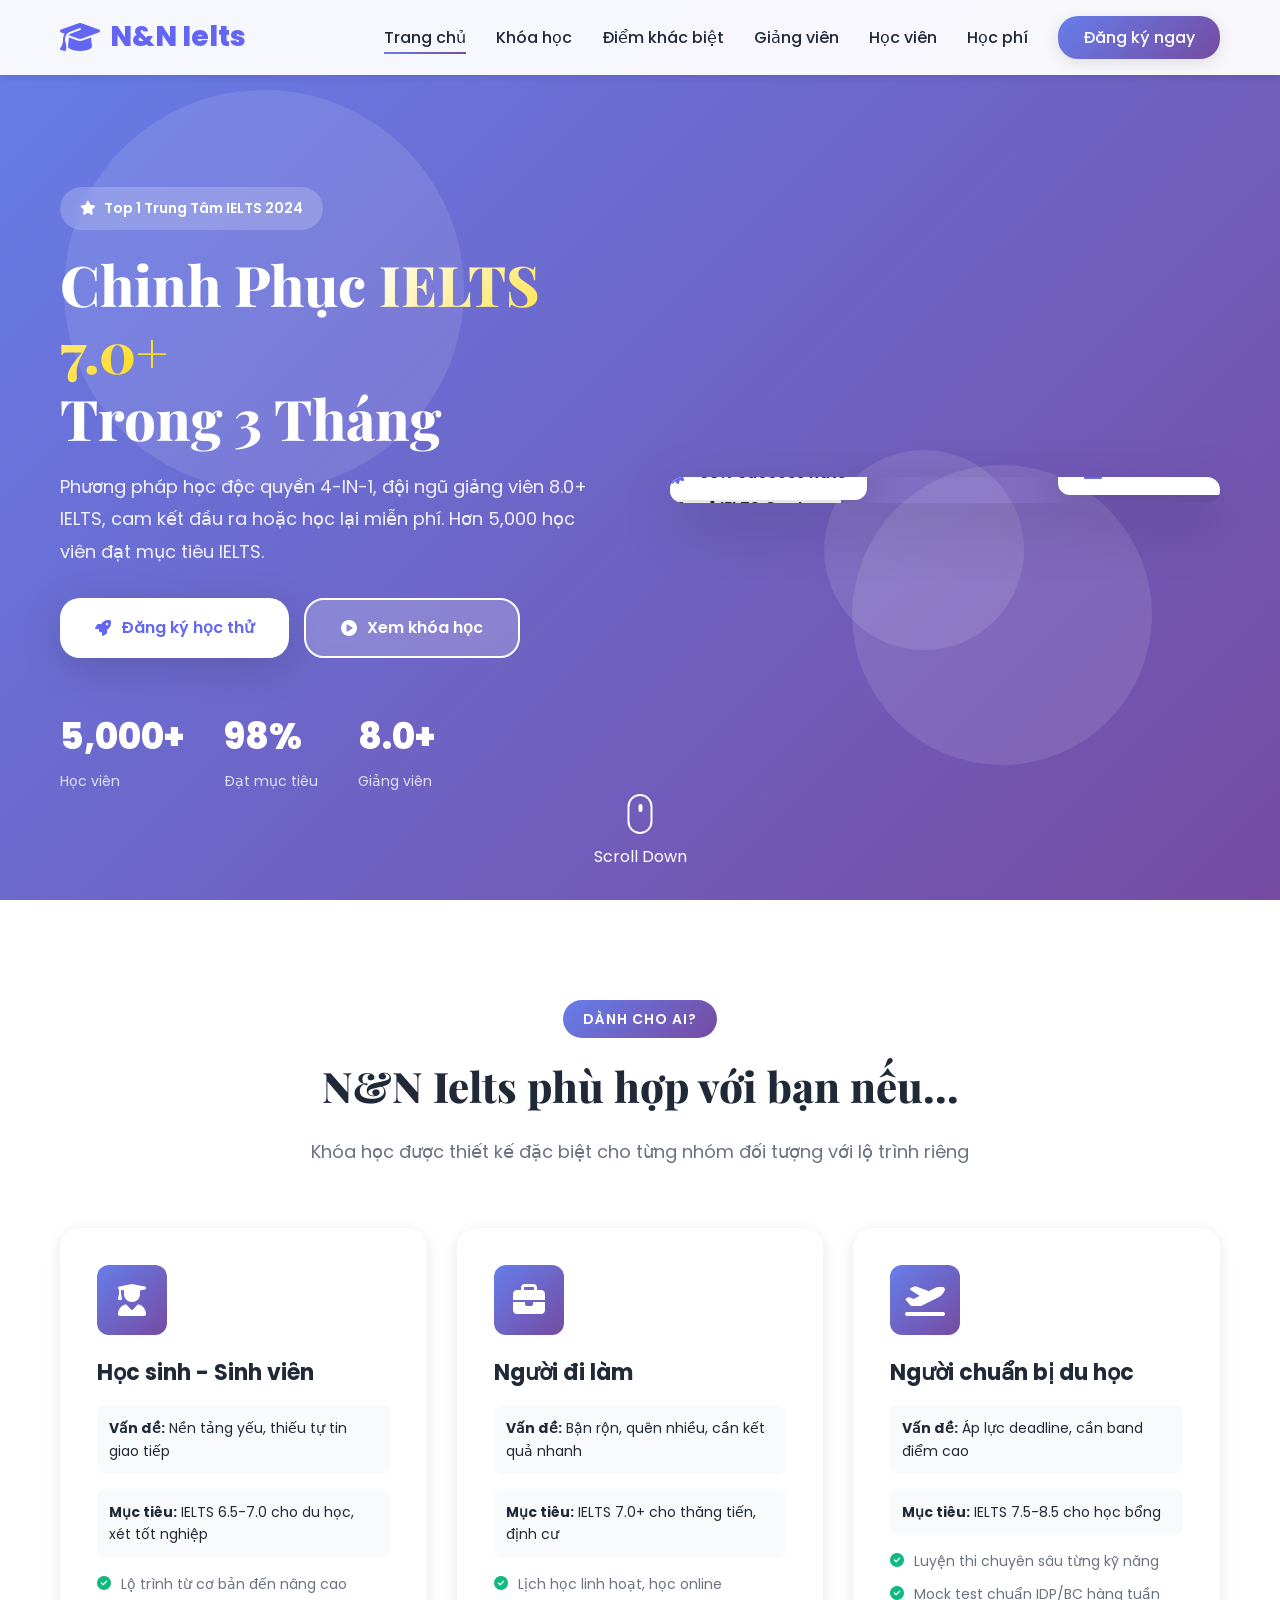
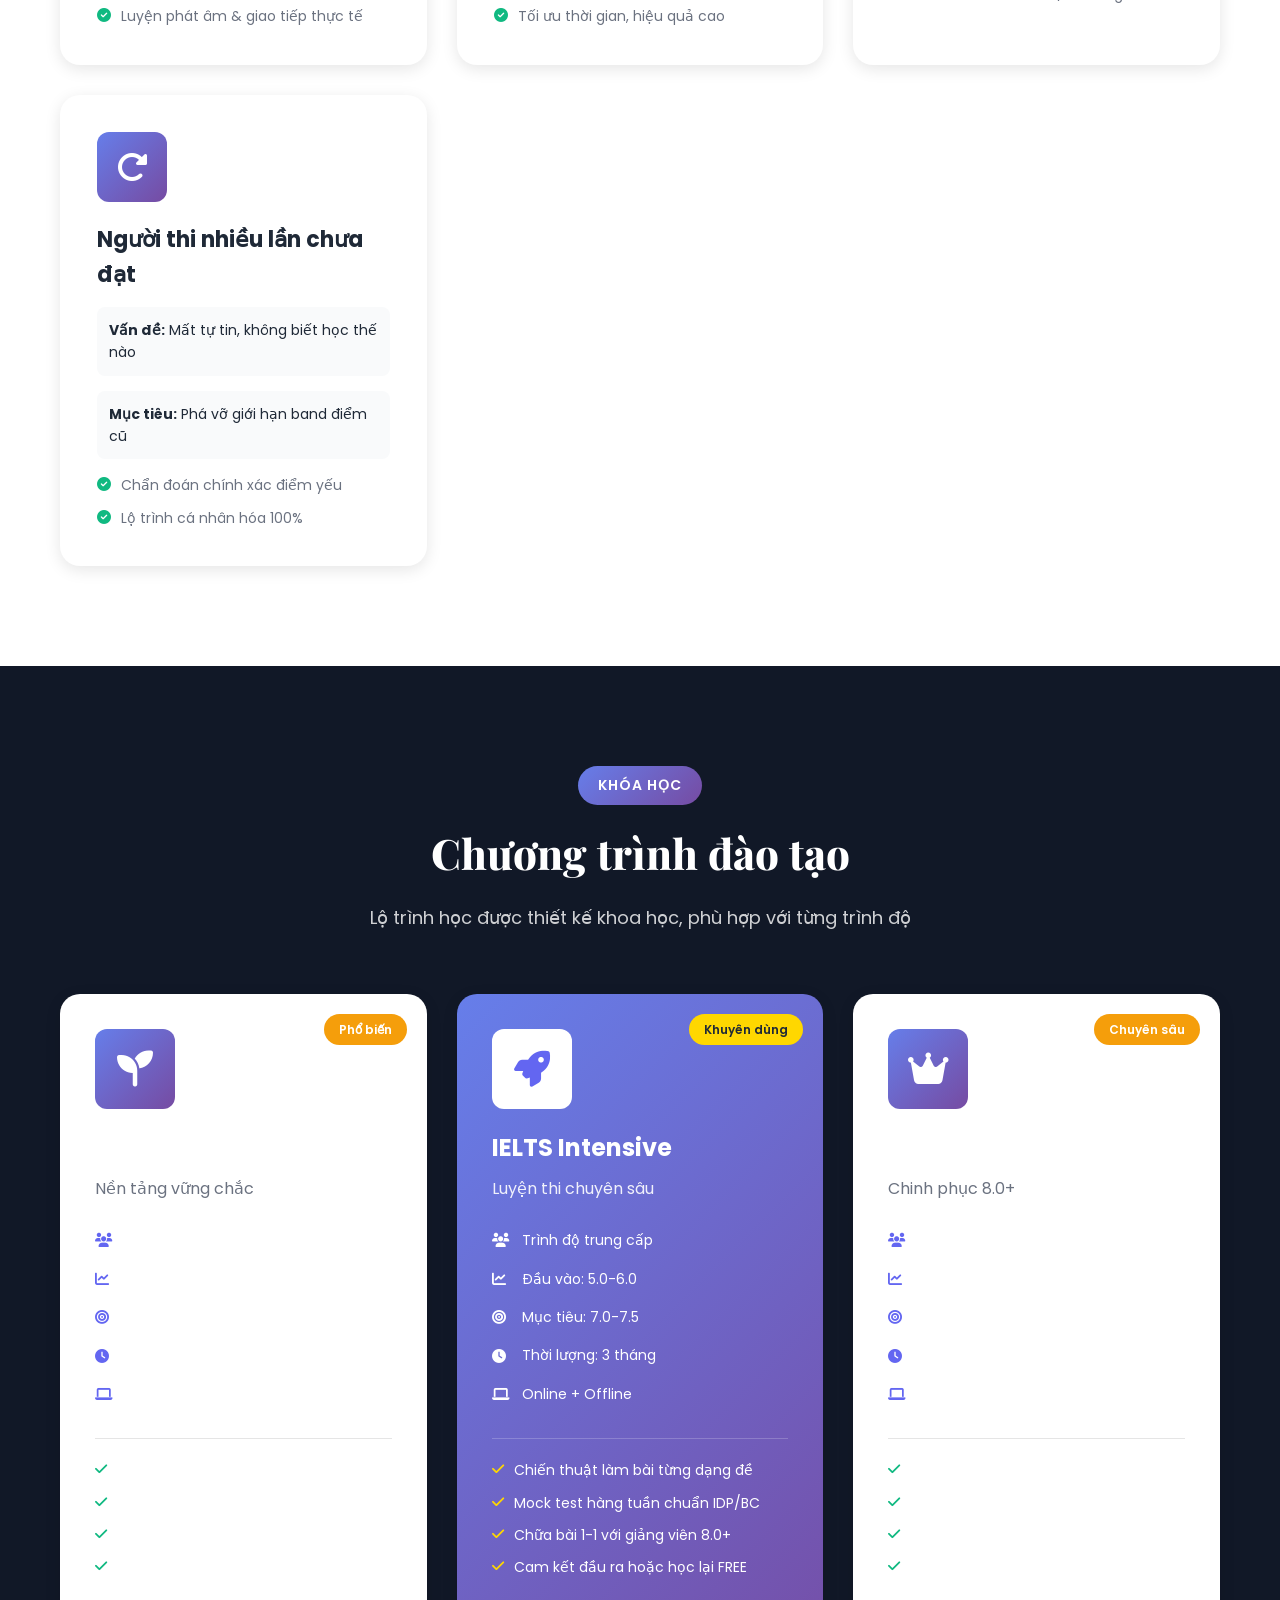
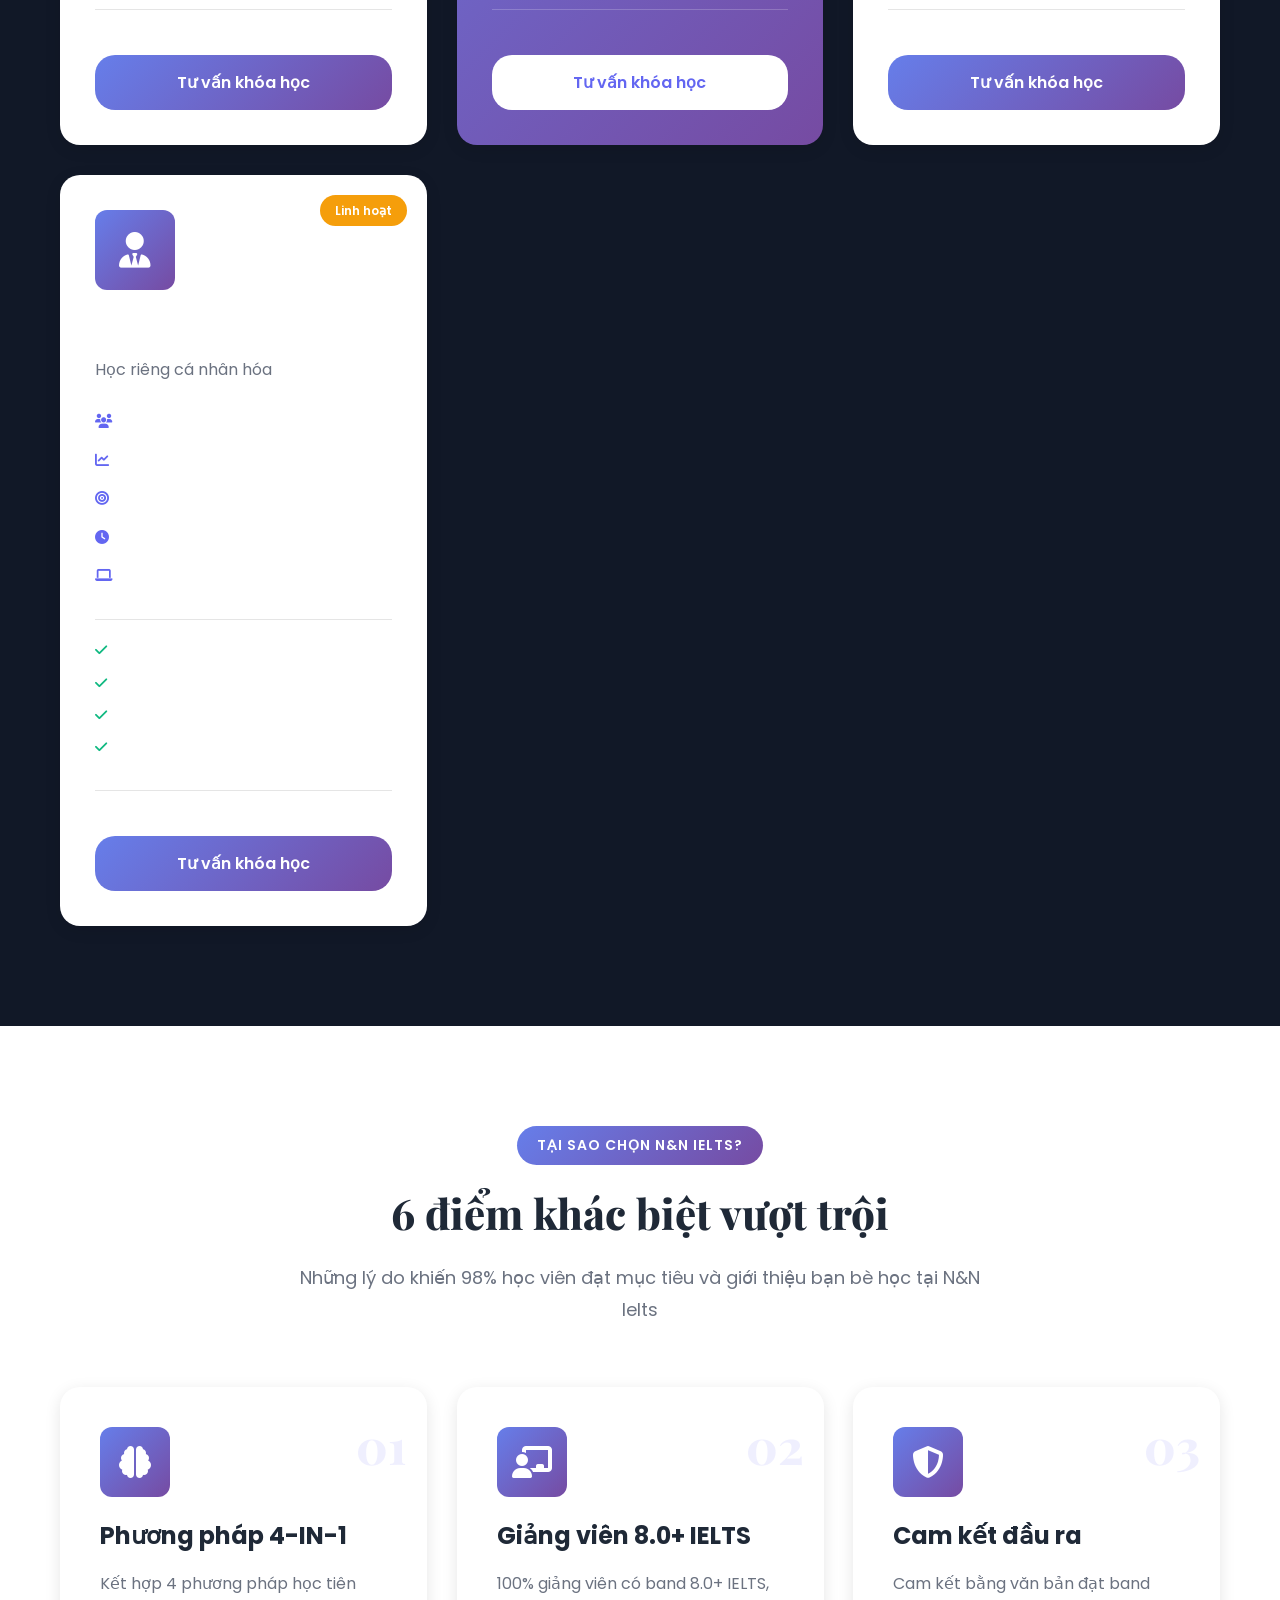
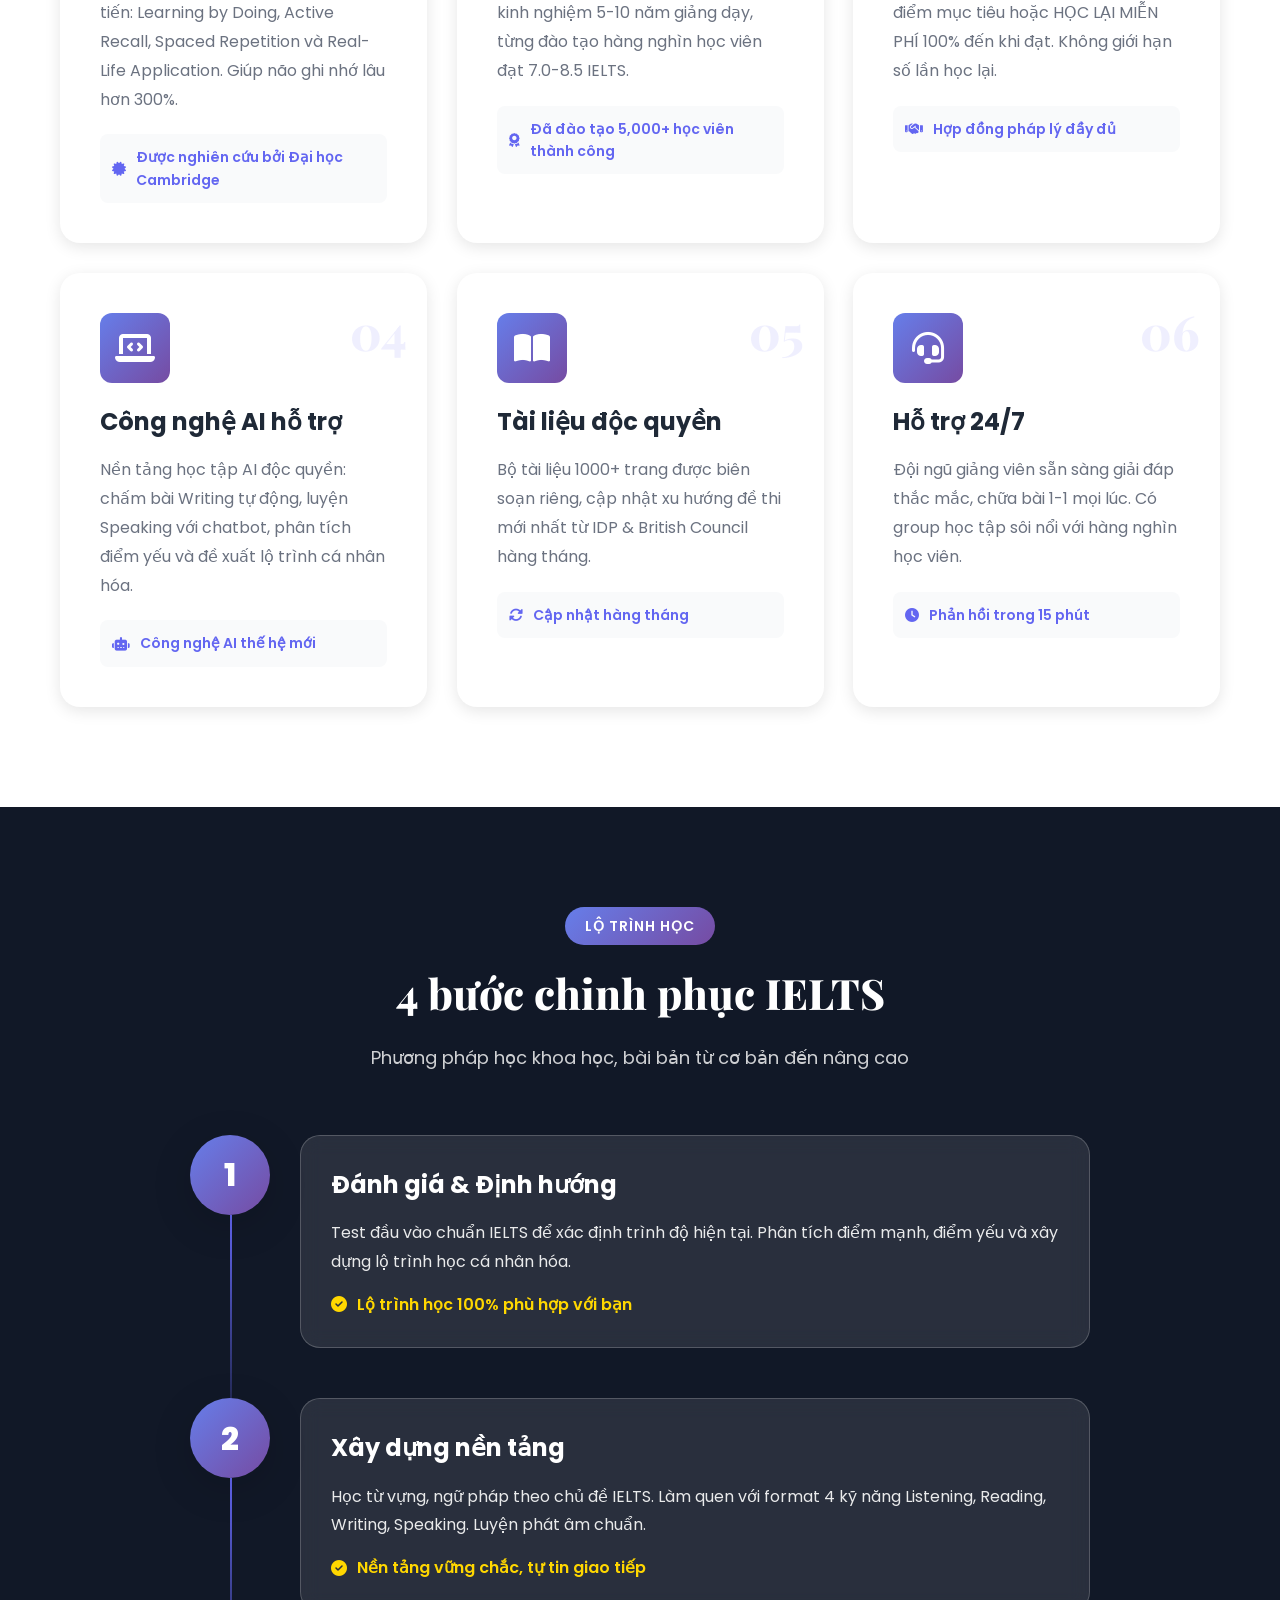
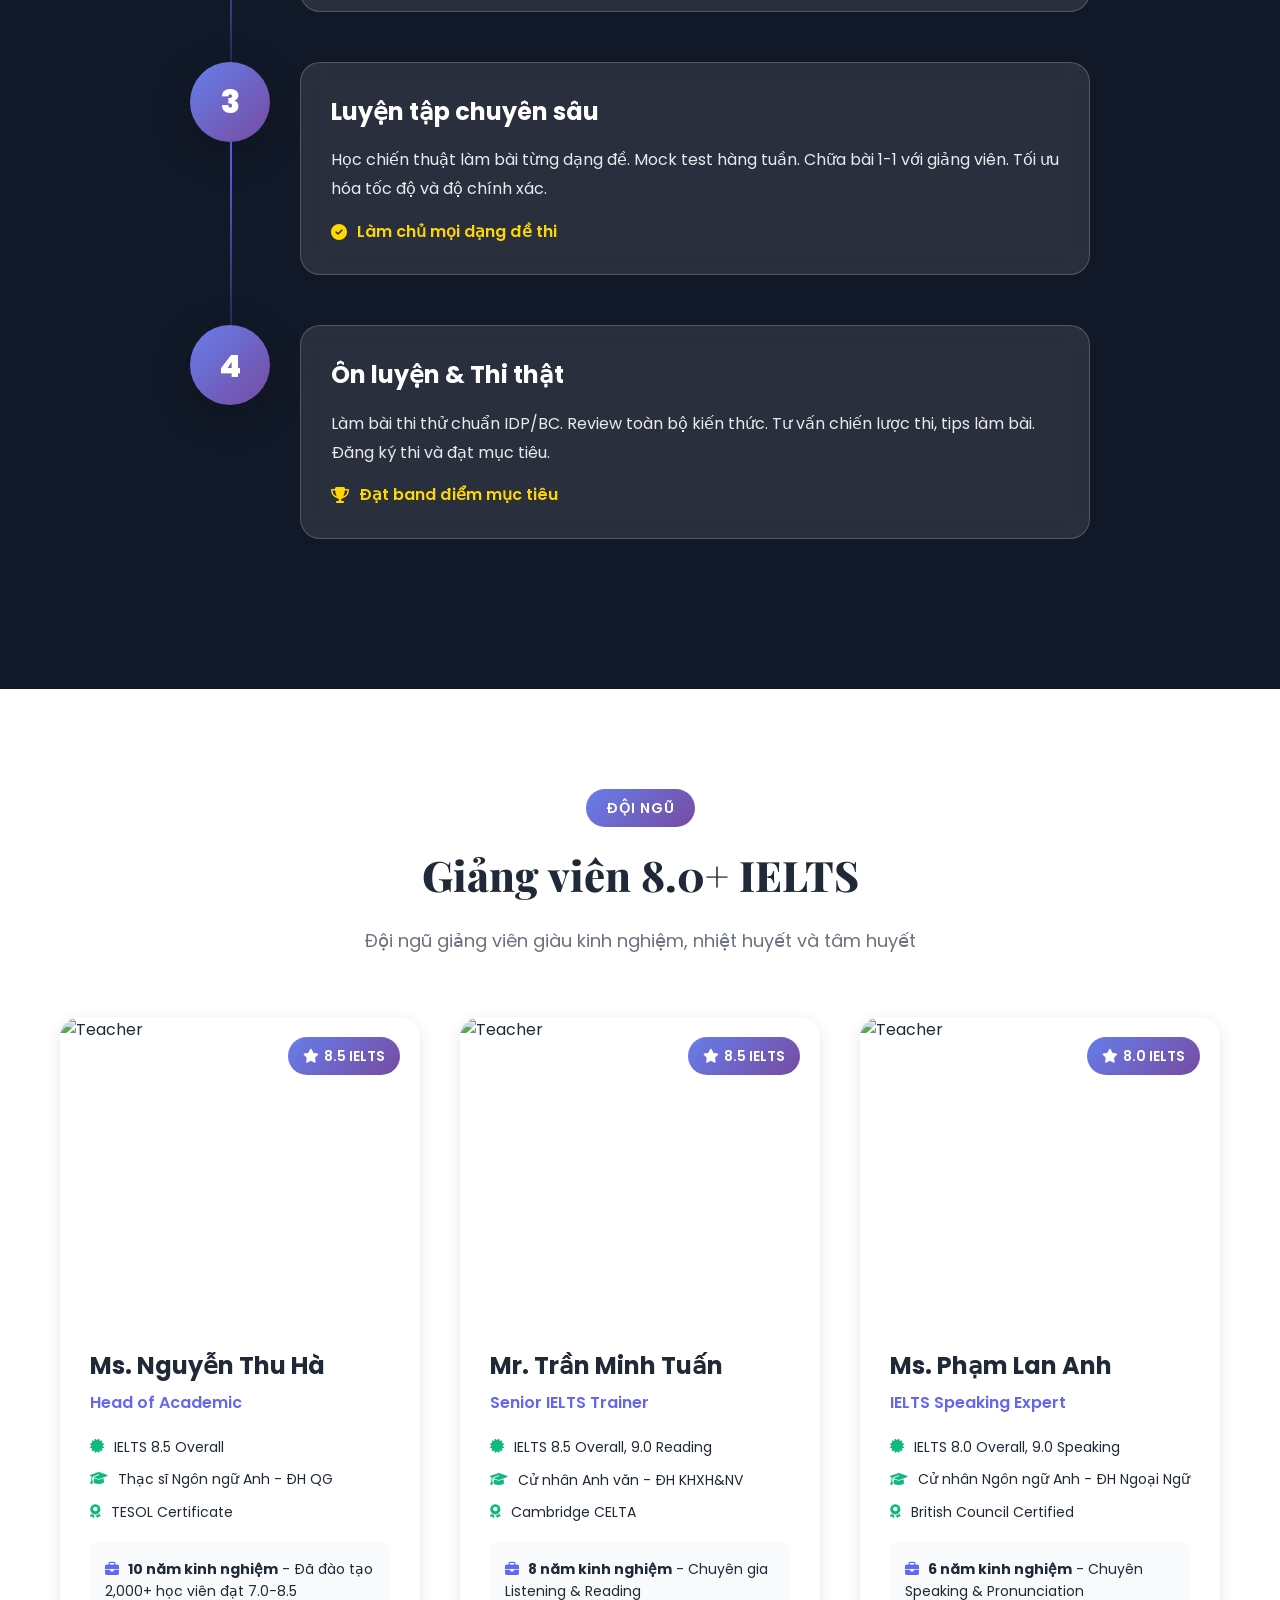
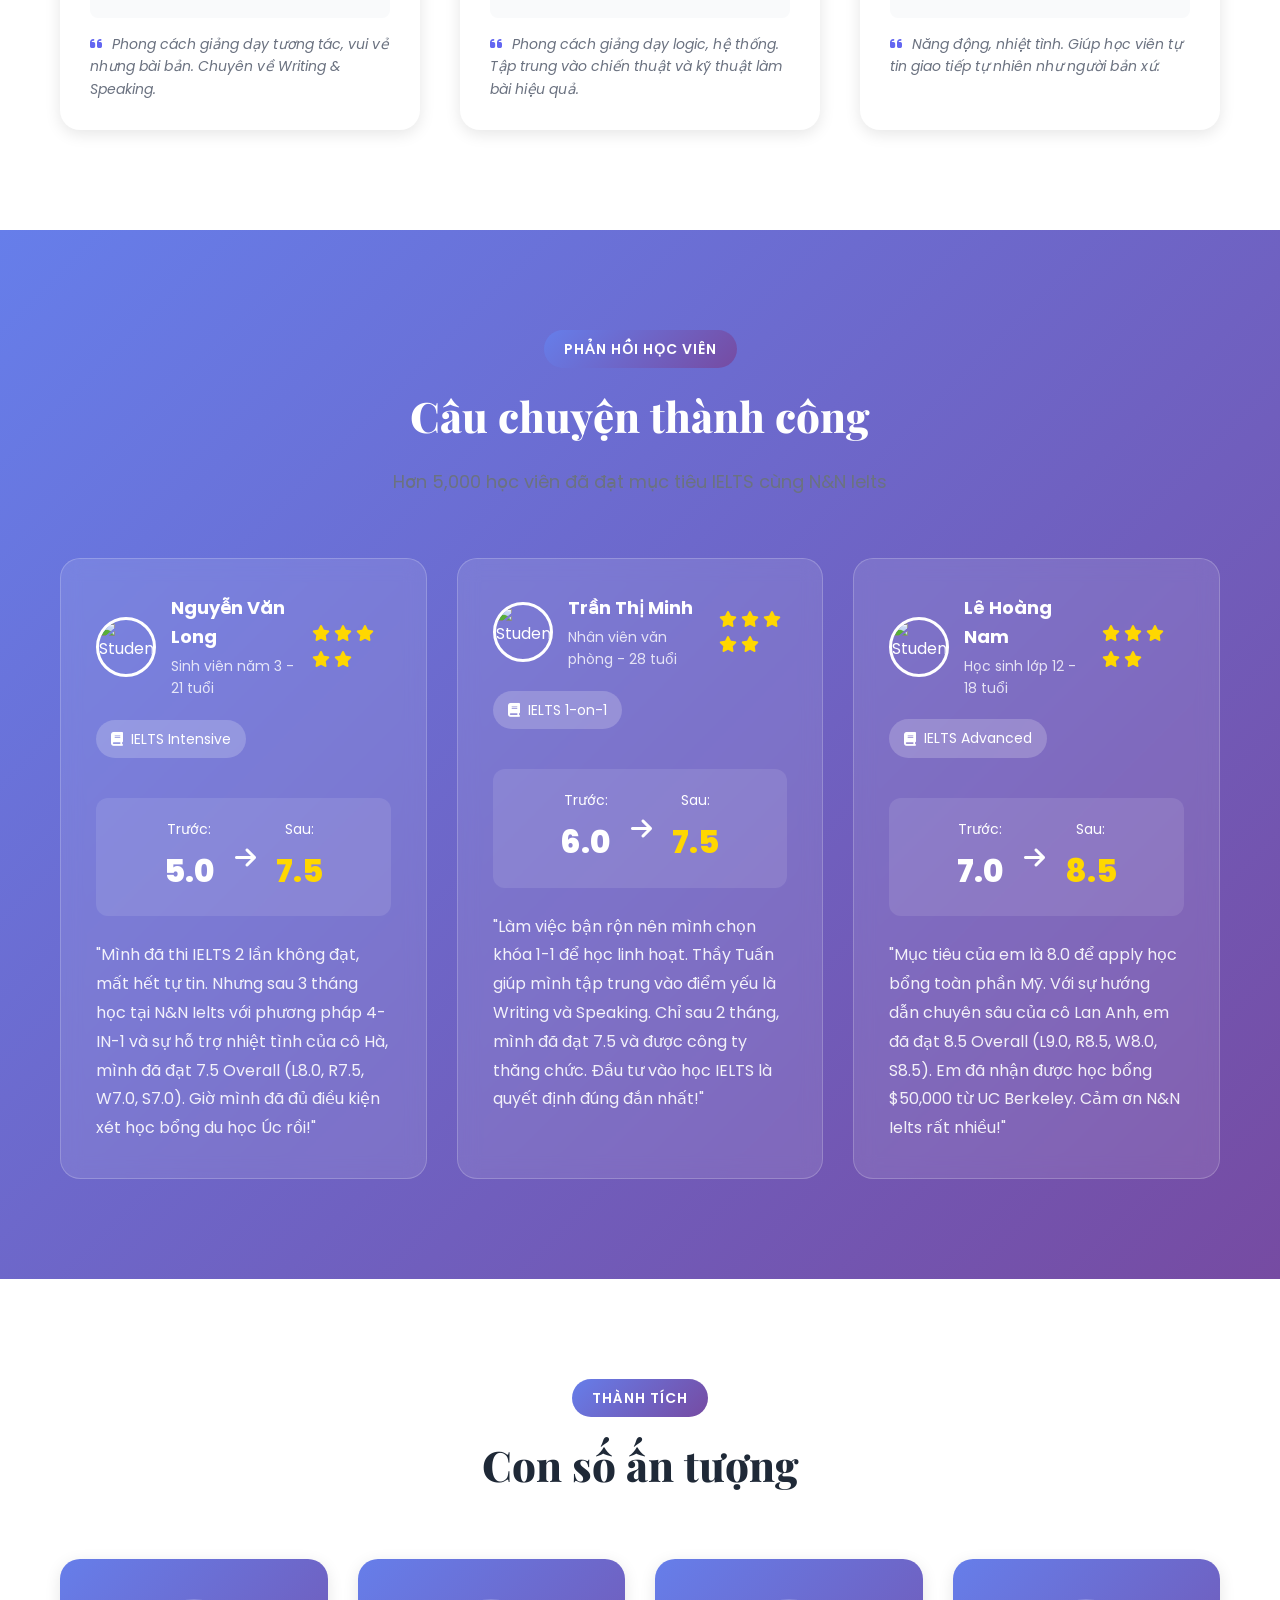
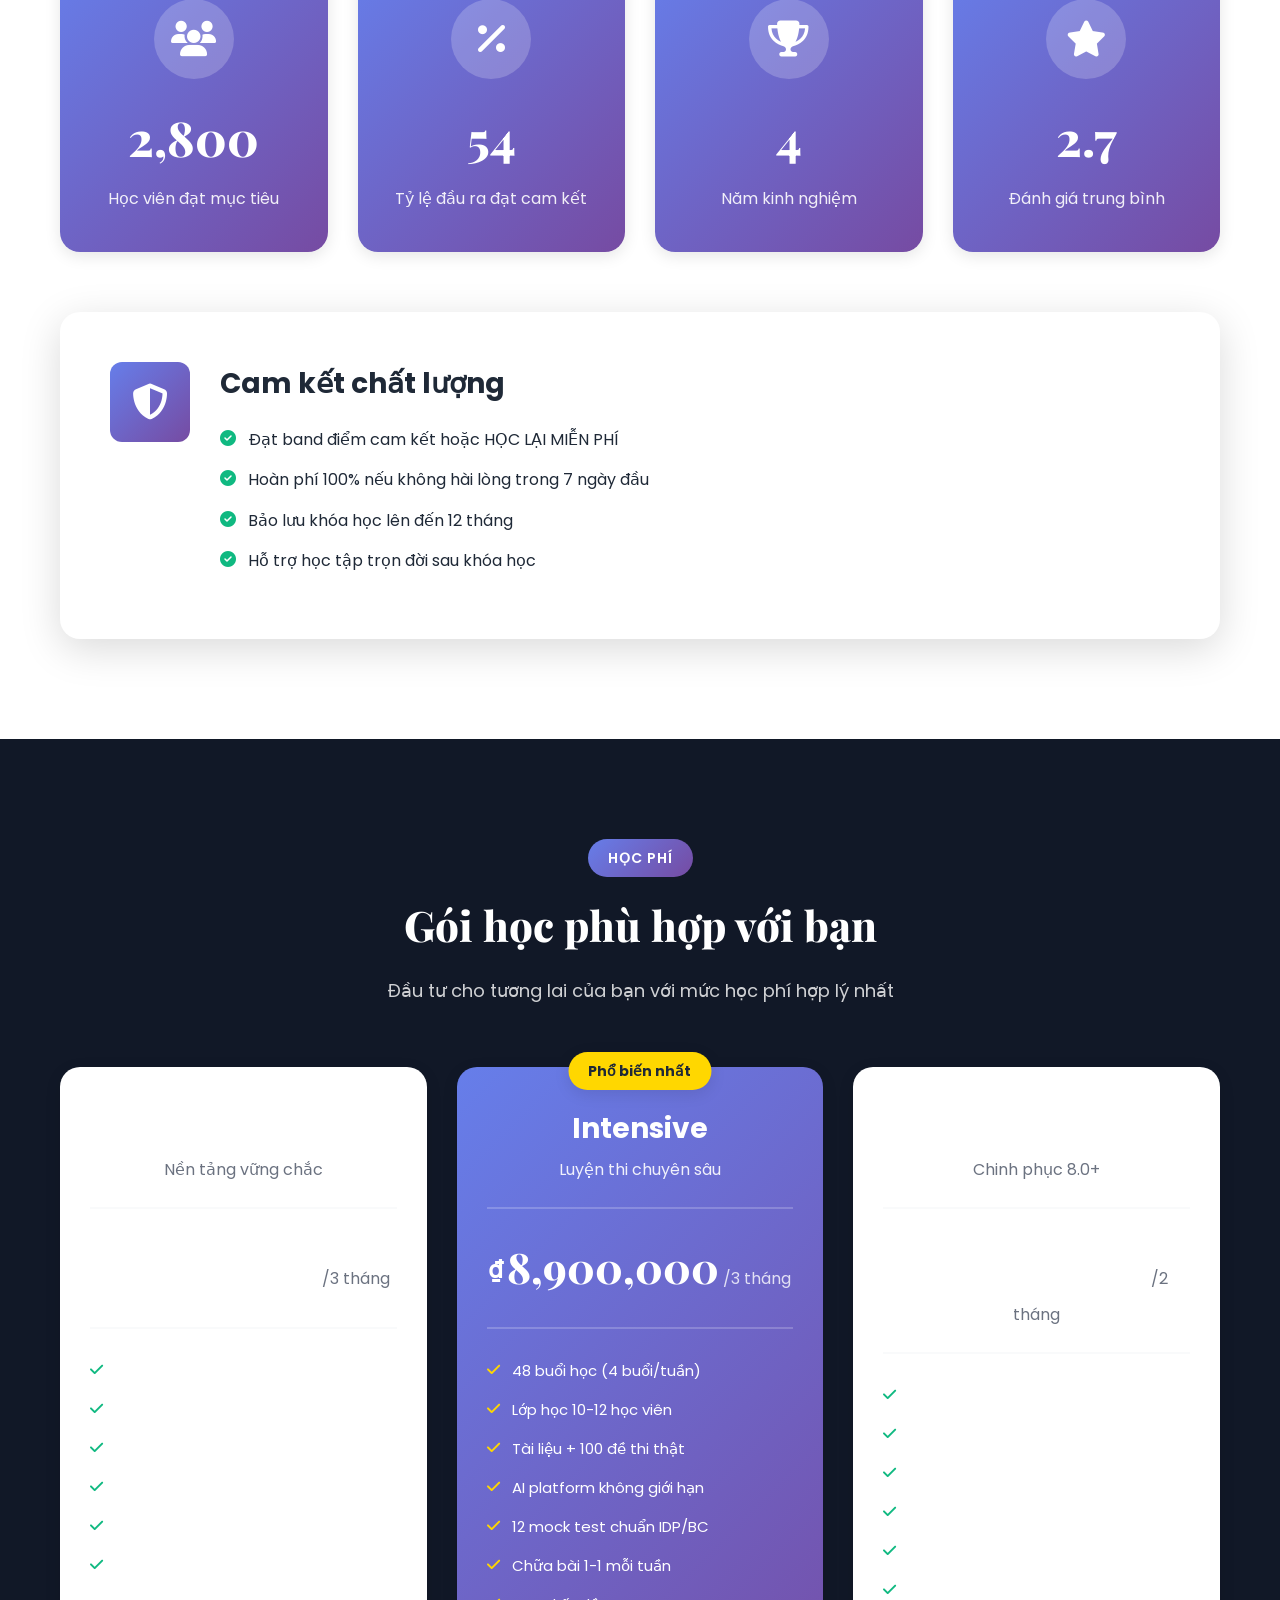
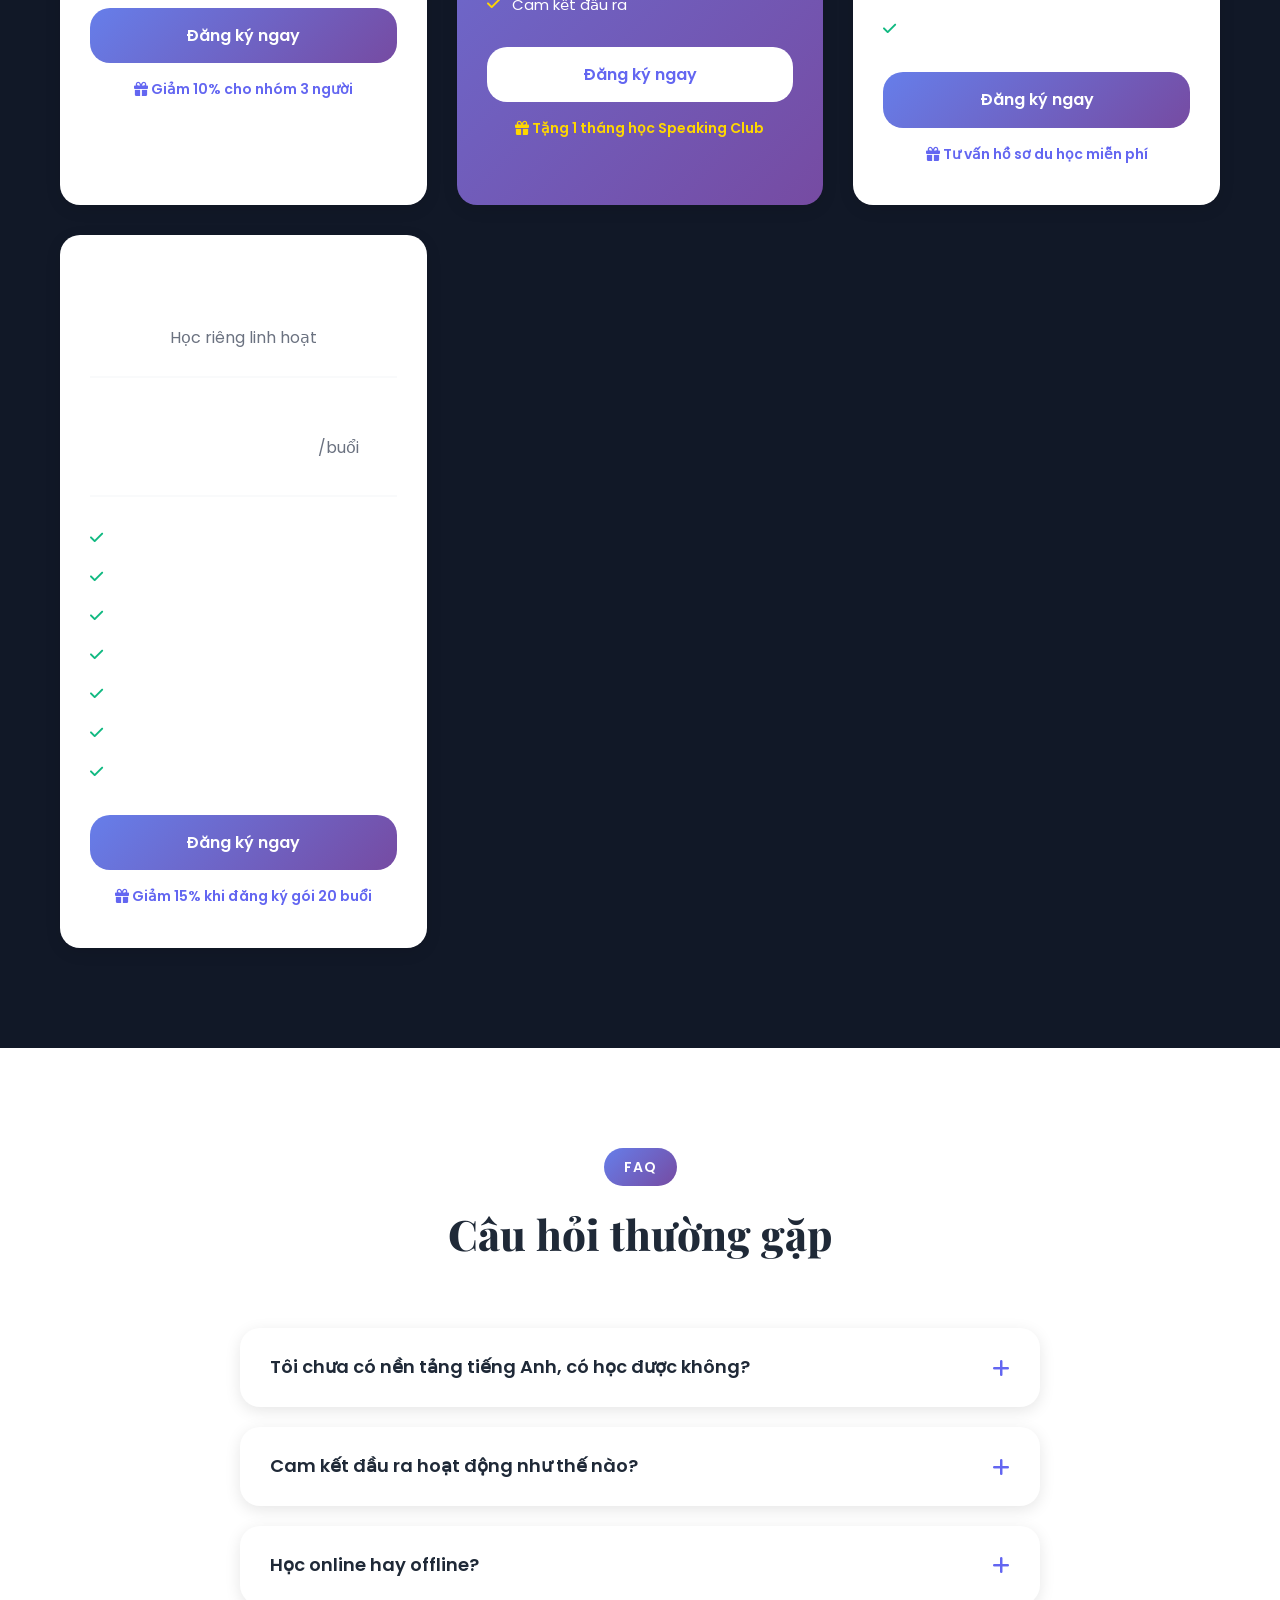
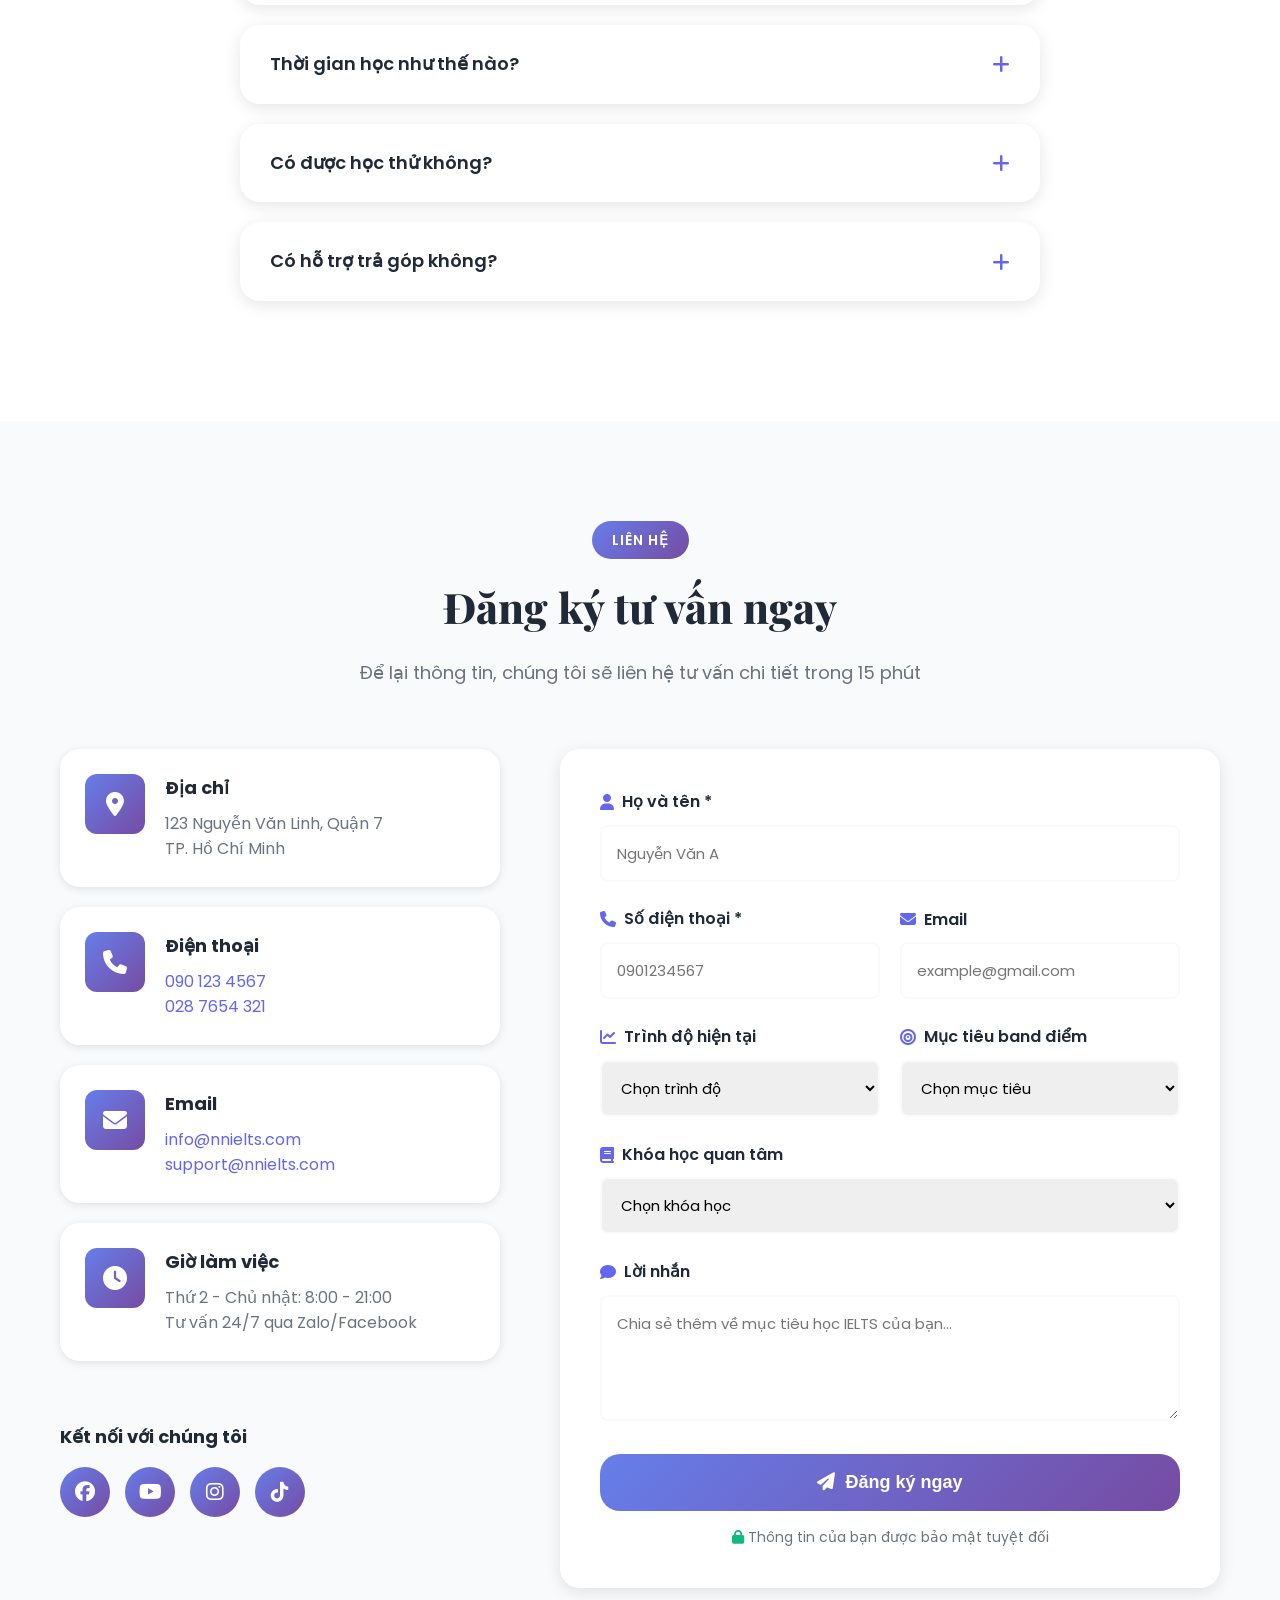
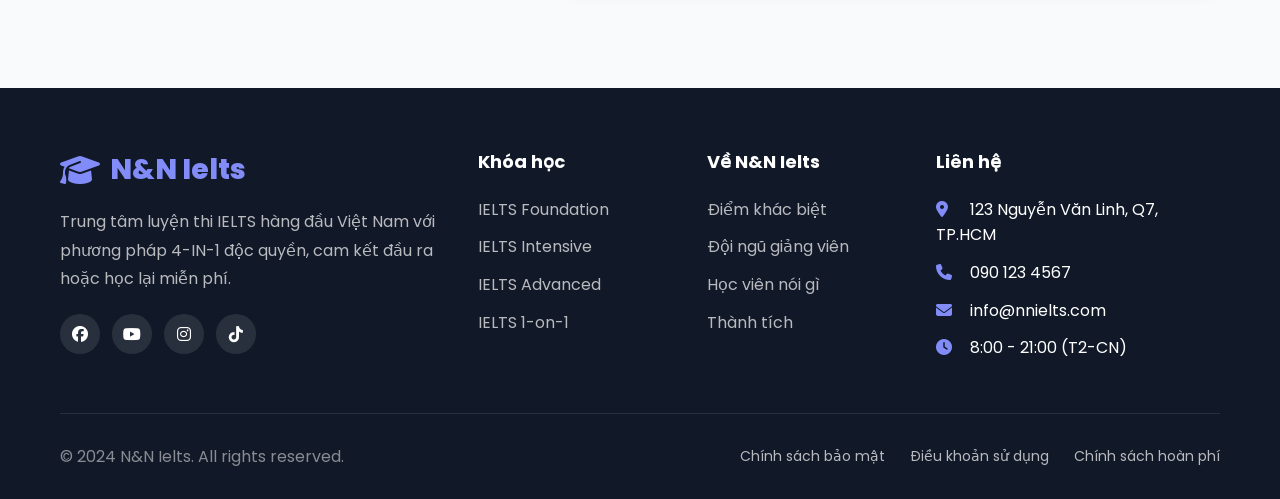
==== commit 7cfa8ae5: "fix: update branding and fix text visibility issues - Change "NNielts" to "N&N Ielts" throughout the" ====
--- a/public/index.html
+++ b/public/index.html
@@ -3,7 +3,7 @@
 <head>
     <meta charset="UTF-8">
     <meta name="viewport" content="width=device-width, initial-scale=1.0">
-    <title>NNielts - Trung Tâm Tiếng Anh Chuyên Luyện Thi IELTS</title>
+    <title>N&N Ielts - Trung Tâm Tiếng Anh Chuyên Luyện Thi IELTS</title>
     <meta name="description" content="Trung tâm luyện thi IELTS hàng đầu với phương pháp học hiện đại, đội ngũ giảng viên 8.0+ IELTS">
 
     <!-- Fonts -->
@@ -27,7 +27,7 @@
             <div class="nav-wrapper">
                 <div class="logo">
                     <i class="fas fa-graduation-cap"></i>
-                    <span>NNielts</span>
+                    <span>N&N Ielts</span>
                 </div>
                 <ul class="nav-menu" id="navMenu">
                     <li><a href="#home" class="nav-link active">Trang chủ</a></li>
@@ -123,7 +123,7 @@
         <div class="container">
             <div class="section-header" data-aos="fade-up">
                 <span class="section-badge">Dành cho ai?</span>
-                <h2 class="section-title">NNielts phù hợp với bạn nếu...</h2>
+                <h2 class="section-title">N&N Ielts phù hợp với bạn nếu...</h2>
                 <p class="section-description">
                     Khóa học được thiết kế đặc biệt cho từng nhóm đối tượng với lộ trình riêng
                 </p>
@@ -386,10 +386,10 @@
     <section id="features" class="section">
         <div class="container">
             <div class="section-header" data-aos="fade-up">
-                <span class="section-badge">Tại sao chọn NNielts?</span>
+                <span class="section-badge">Tại sao chọn N&N Ielts?</span>
                 <h2 class="section-title">6 điểm khác biệt vượt trội</h2>
                 <p class="section-description">
-                    Những lý do khiến 98% học viên đạt mục tiêu và giới thiệu bạn bè học tại NNielts
+                    Những lý do khiến 98% học viên đạt mục tiêu và giới thiệu bạn bè học tại N&N Ielts
                 </p>
             </div>
             <div class="features-grid">
@@ -695,7 +695,7 @@
                 <span class="section-badge">Phản hồi học viên</span>
                 <h2 class="section-title">Câu chuyện thành công</h2>
                 <p class="section-description">
-                    Hơn 5,000 học viên đã đạt mục tiêu IELTS cùng NNielts
+                    Hơn 5,000 học viên đã đạt mục tiêu IELTS cùng N&N Ielts
                 </p>
             </div>
             <div class="testimonials-slider">
@@ -730,7 +730,7 @@
                     </div>
                     <p class="testimonial-text">
                         "Mình đã thi IELTS 2 lần không đạt, mất hết tự tin. Nhưng sau 3 tháng
-                        học tại NNielts với phương pháp 4-IN-1 và sự hỗ trợ nhiệt tình của
+                        học tại N&N Ielts với phương pháp 4-IN-1 và sự hỗ trợ nhiệt tình của
                         cô Hà, mình đã đạt 7.5 Overall (L8.0, R7.5, W7.0, S7.0). Giờ mình đã
                         đủ điều kiện xét học bổng du học Úc rồi!"
                     </p>
@@ -805,7 +805,7 @@
                     <p class="testimonial-text">
                         "Mục tiêu của em là 8.0 để apply học bổng toàn phần Mỹ. Với sự hướng
                         dẫn chuyên sâu của cô Lan Anh, em đã đạt 8.5 Overall (L9.0, R8.5, W8.0, S8.5).
-                        Em đã nhận được học bổng $50,000 từ UC Berkeley. Cảm ơn NNielts rất nhiều!"
+                        Em đã nhận được học bổng $50,000 từ UC Berkeley. Cảm ơn N&N Ielts rất nhiều!"
                     </p>
                 </div>
             </div>
@@ -1239,7 +1239,7 @@
                 <div class="footer-section">
                     <div class="footer-logo">
                         <i class="fas fa-graduation-cap"></i>
-                        <span>NNielts</span>
+                        <span>N&N Ielts</span>
                     </div>
                     <p>
                         Trung tâm luyện thi IELTS hàng đầu Việt Nam với phương pháp 4-IN-1 độc quyền,
@@ -1264,7 +1264,7 @@
                 </div>
 
                 <div class="footer-section">
-                    <h4>Về NNielts</h4>
+                    <h4>Về N&N Ielts</h4>
                     <ul>
                         <li><a href="#features">Điểm khác biệt</a></li>
                         <li><a href="#teachers">Đội ngũ giảng viên</a></li>
@@ -1285,7 +1285,7 @@
             </div>
 
             <div class="footer-bottom">
-                <p>&copy; 2024 NNielts. All rights reserved.</p>
+                <p>&copy; 2024 N&N Ielts. All rights reserved.</p>
                 <div class="footer-links">
                     <a href="#">Chính sách bảo mật</a>
                     <a href="#">Điều khoản sử dụng</a>
--- a/public/css/style.css
+++ b/public/css/style.css
@@ -538,6 +538,10 @@
     font-size: 18px;
     color: var(--text-light);
     line-height: 1.8;
+}
+
+.section-dark .section-title {
+    color: var(--text-white);
 }
 
 .section-dark .section-description {
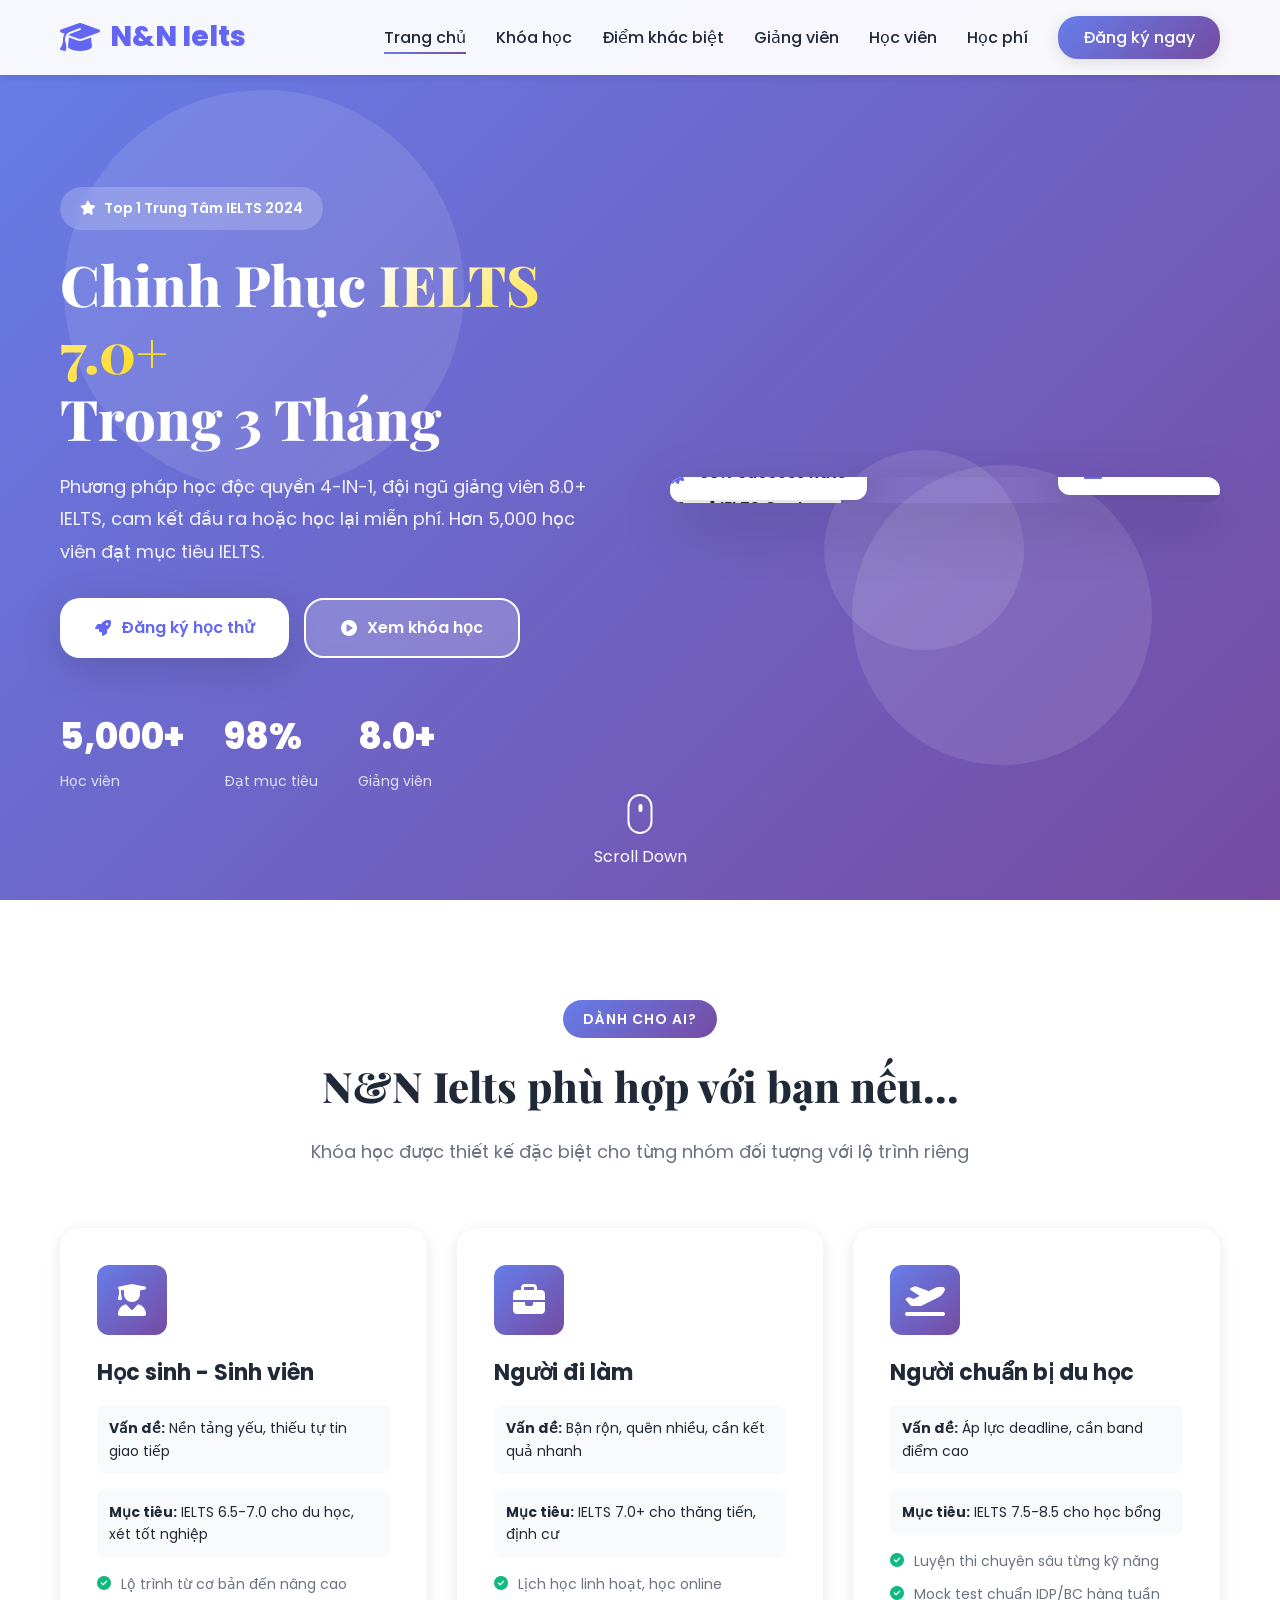
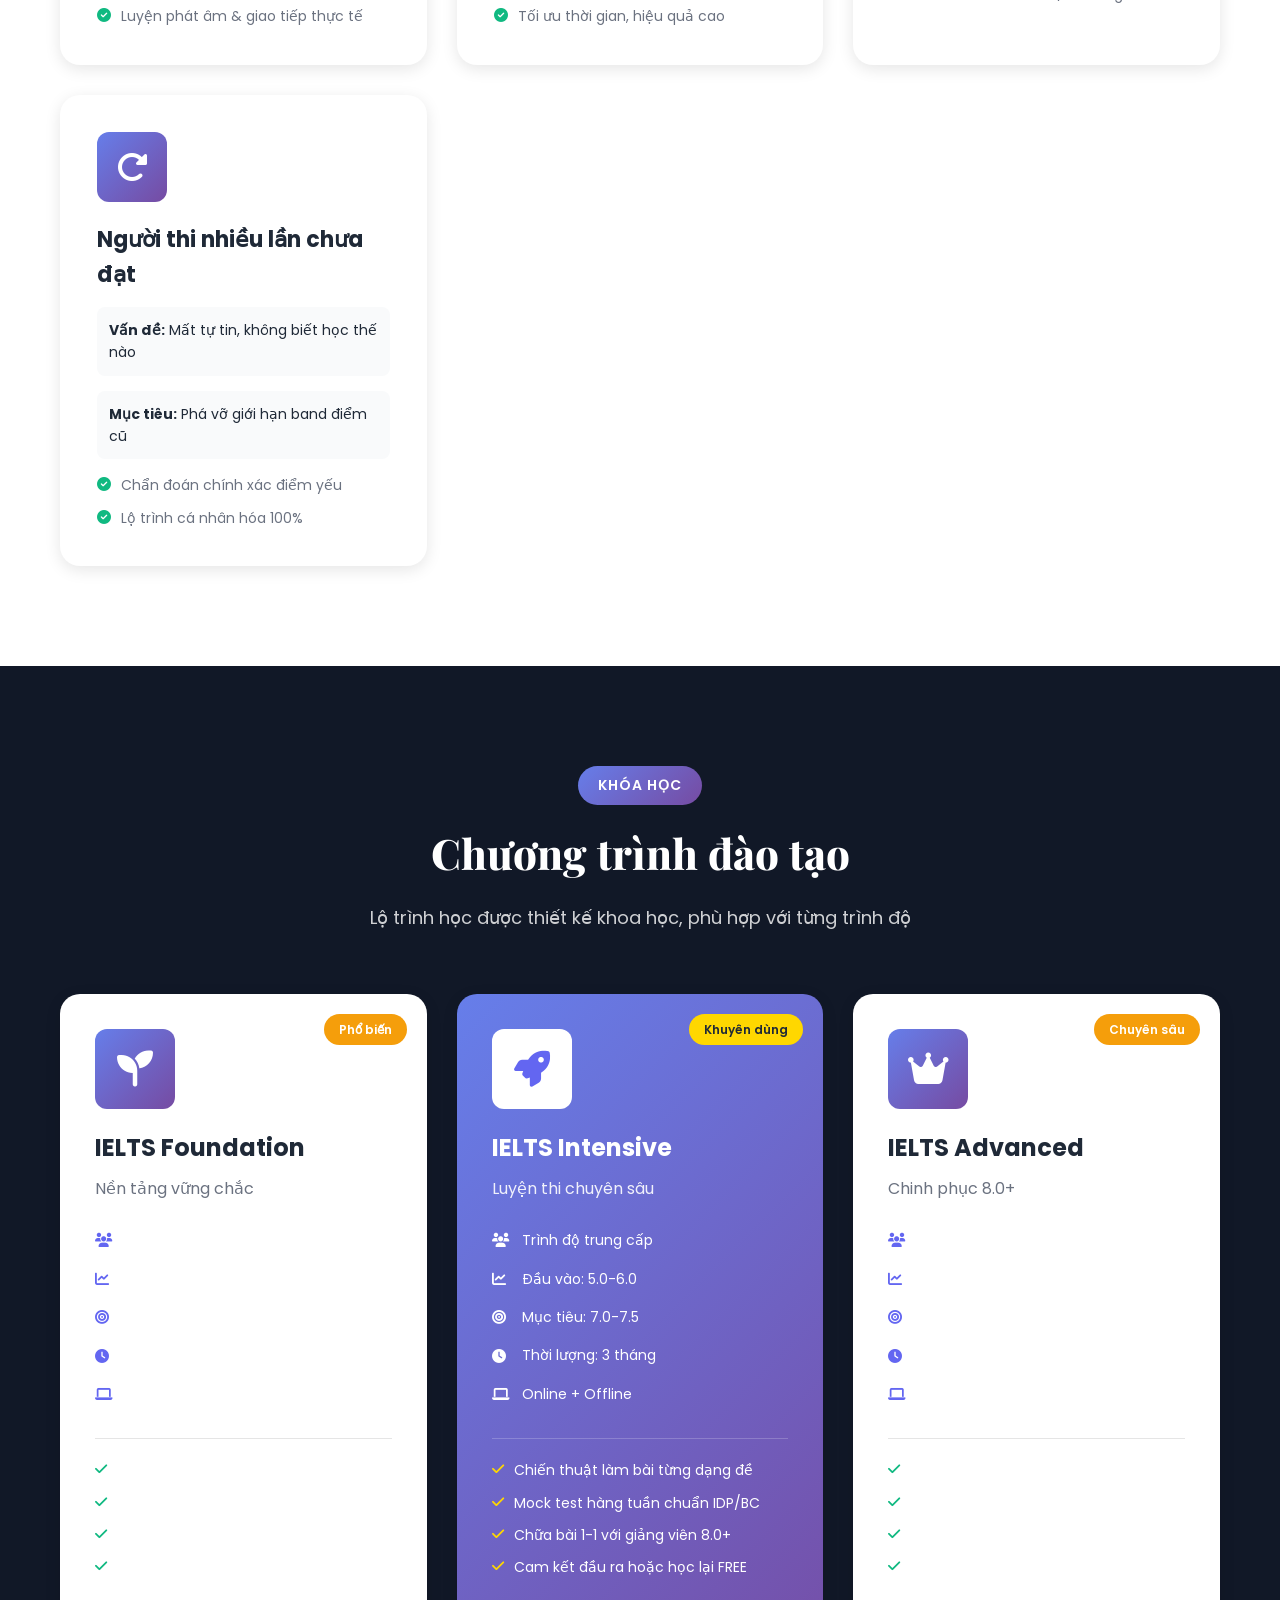
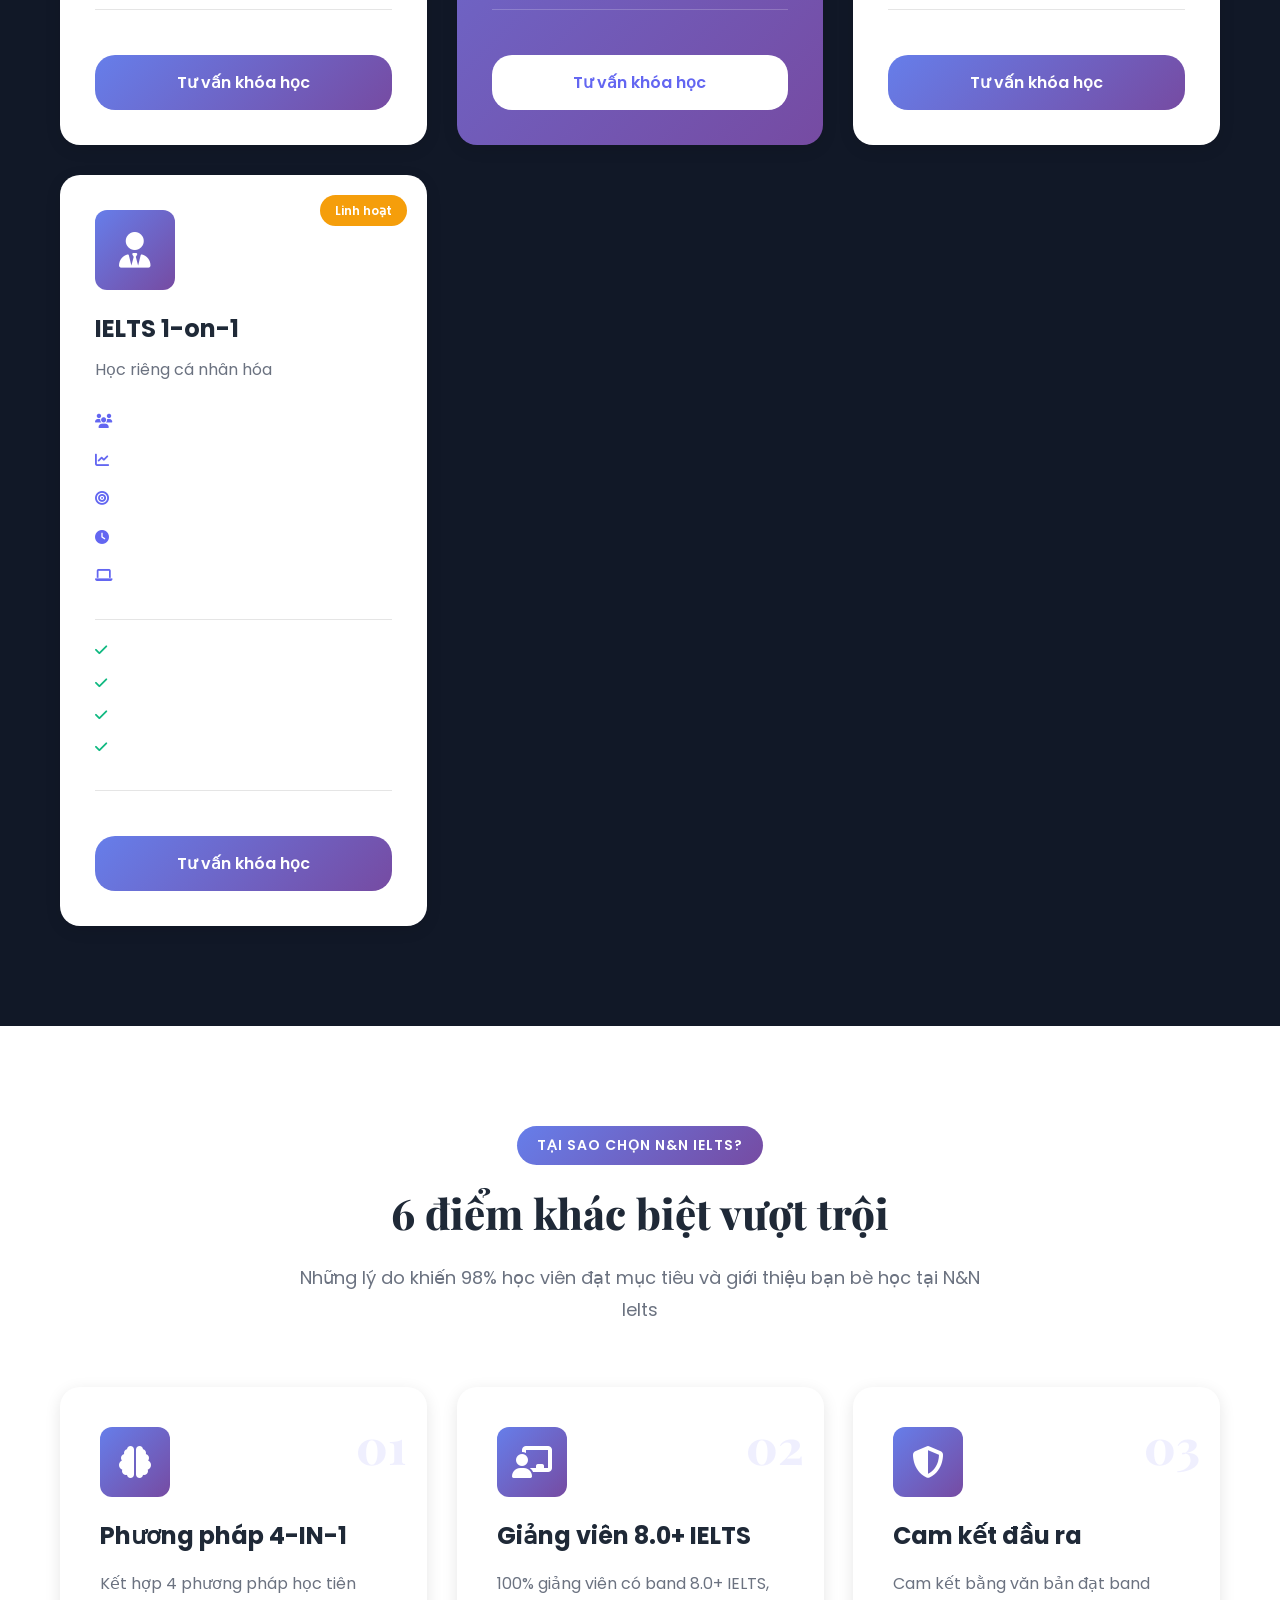
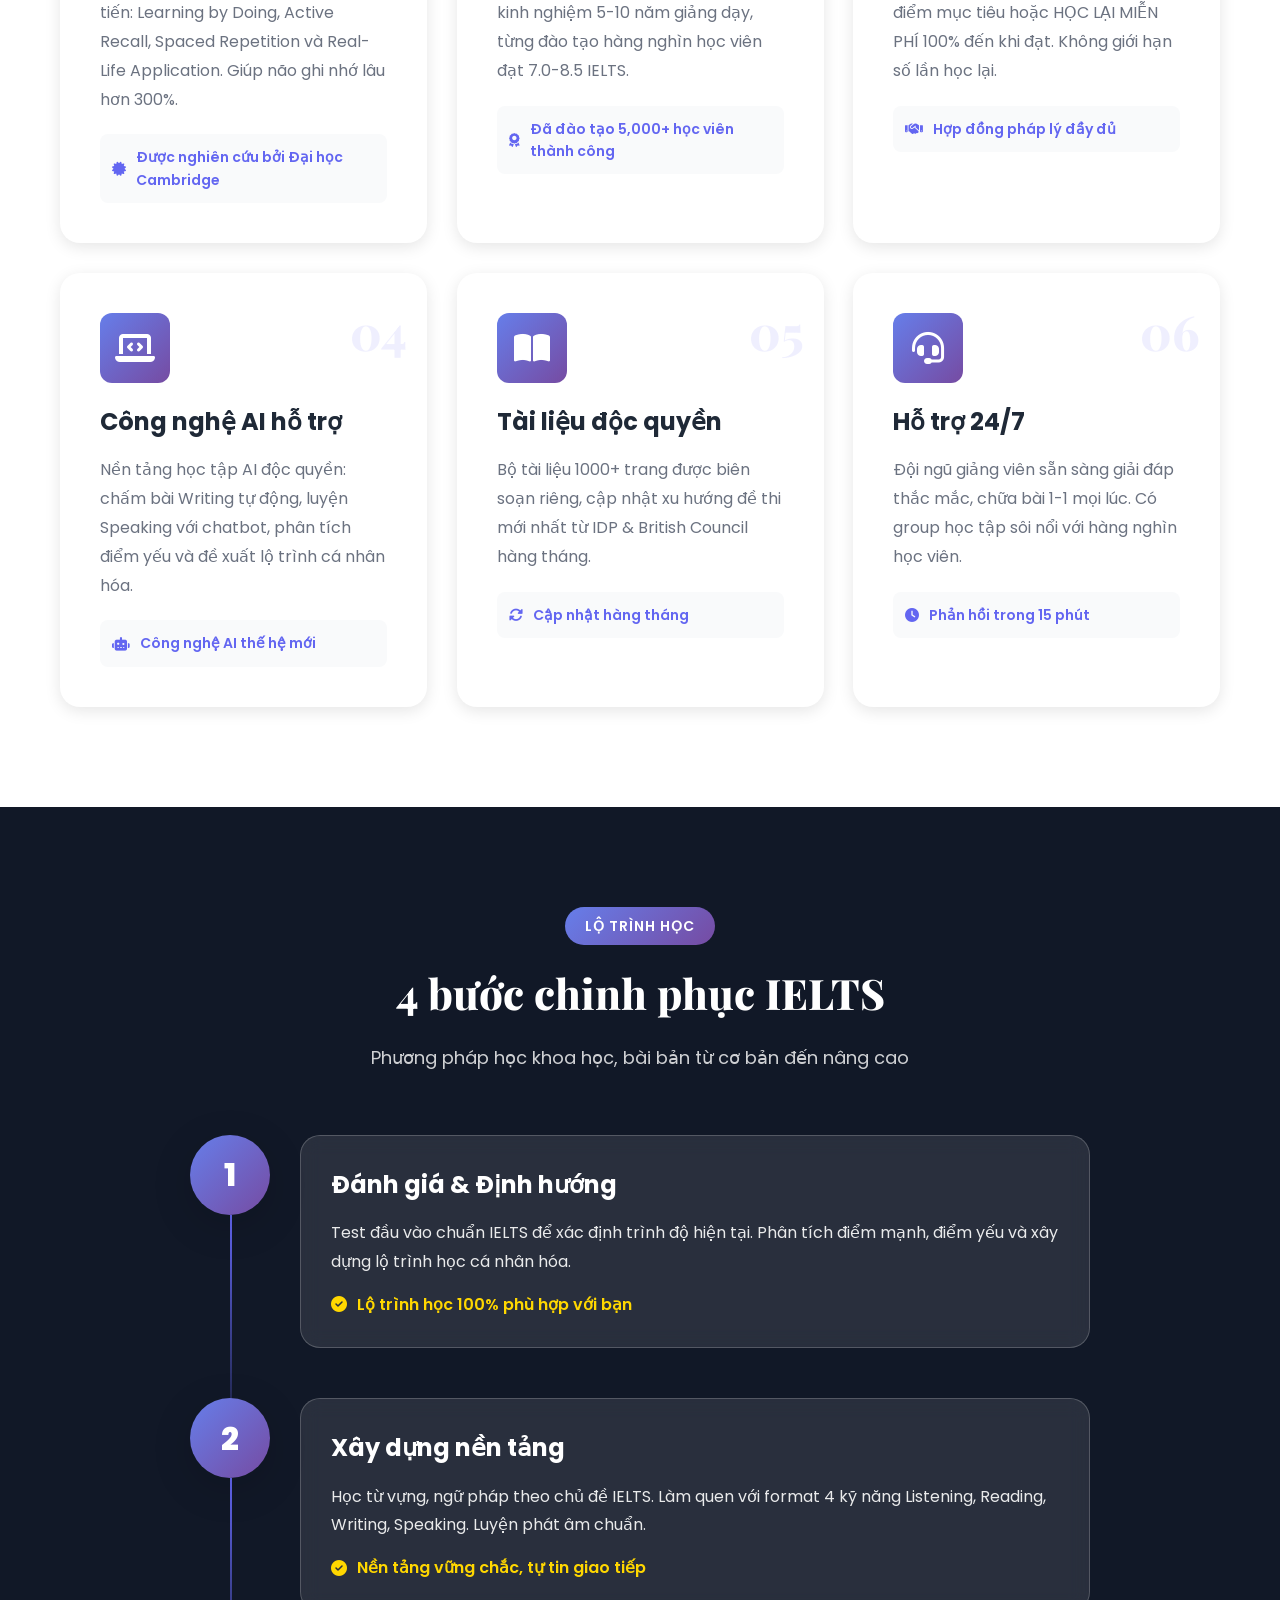
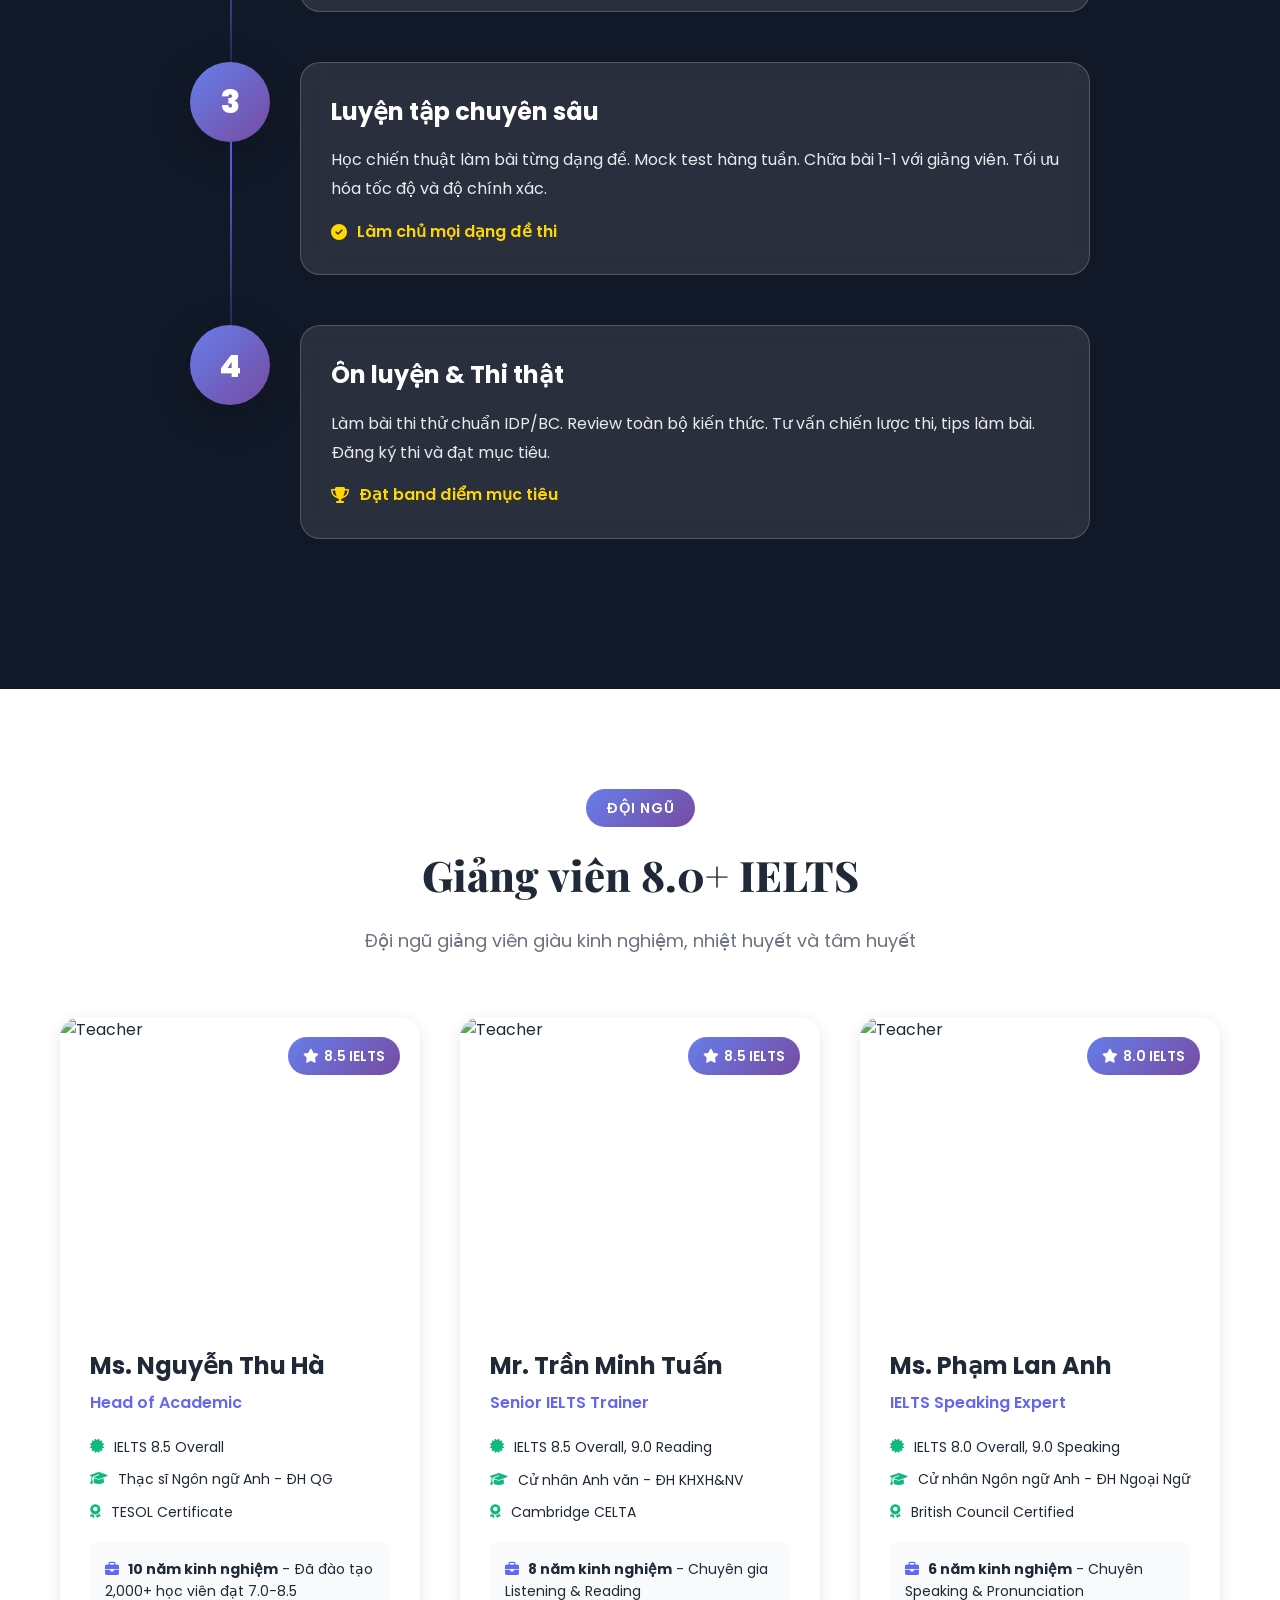
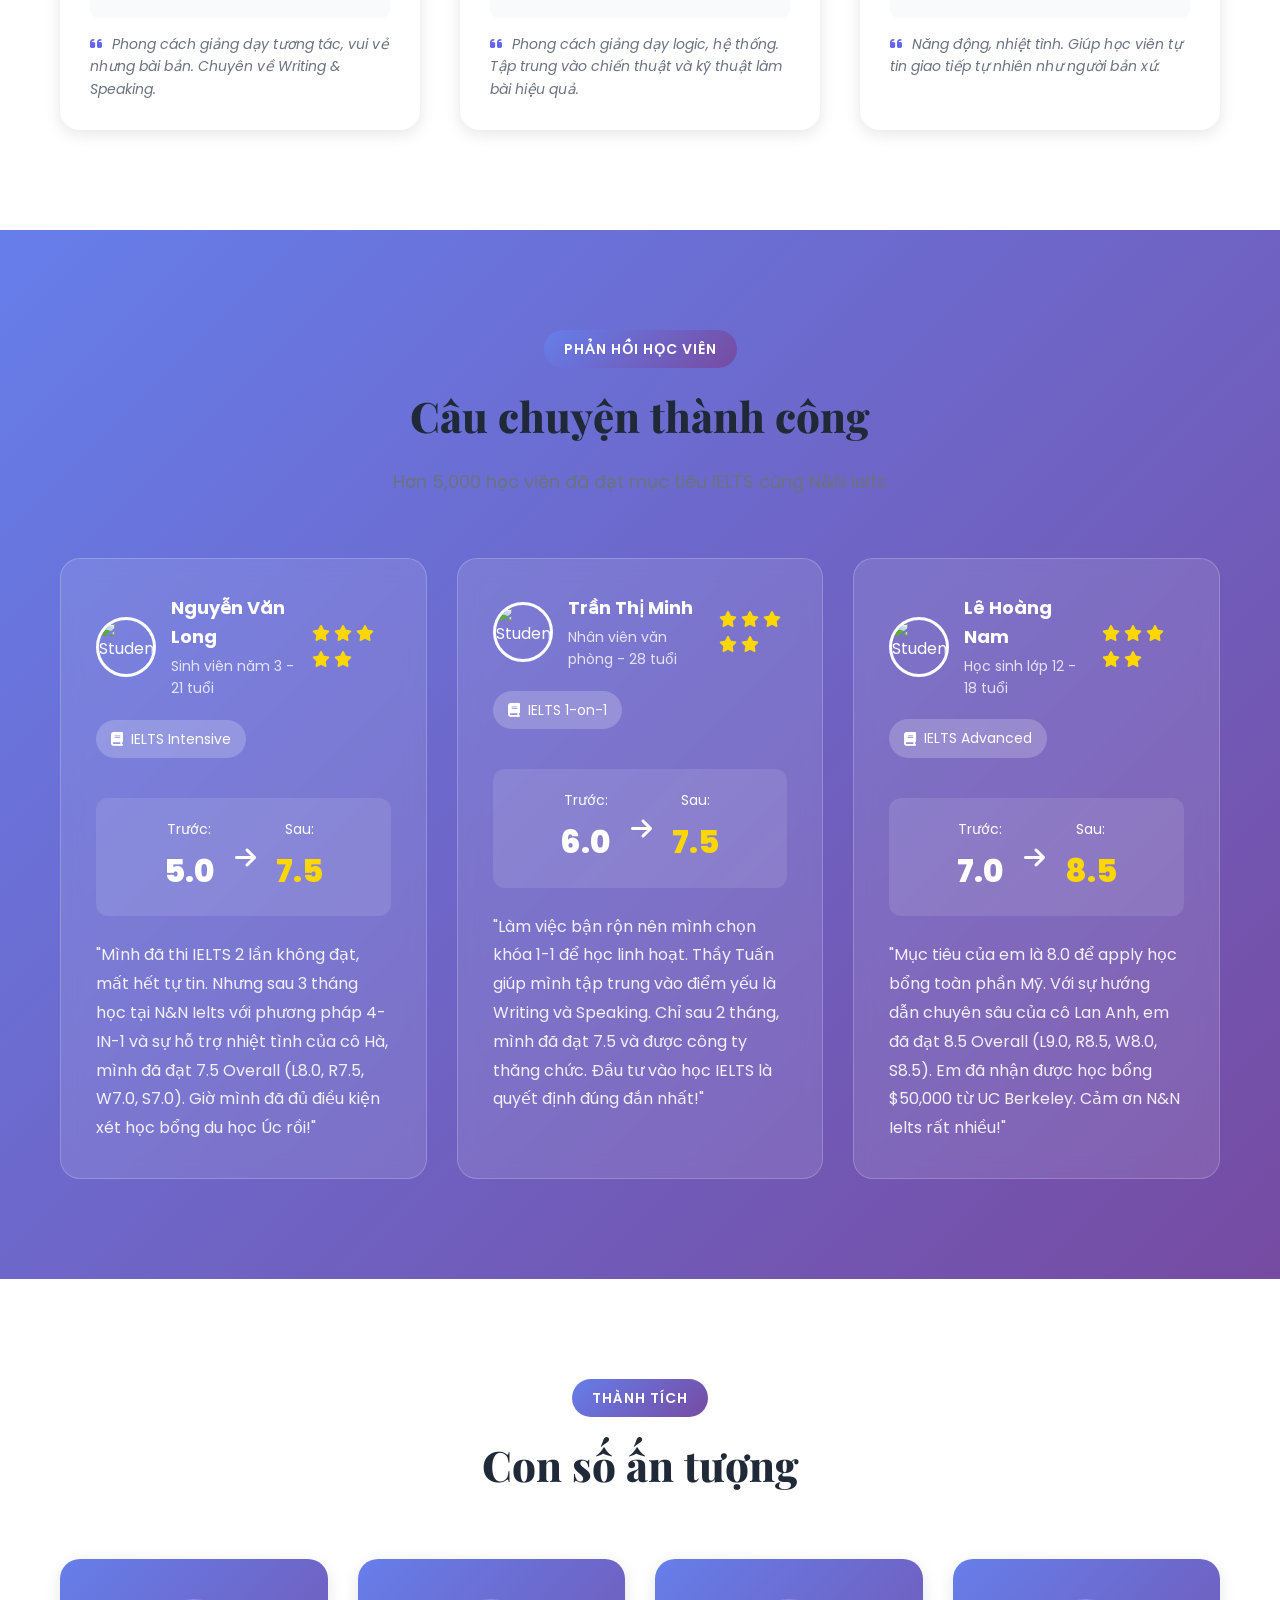
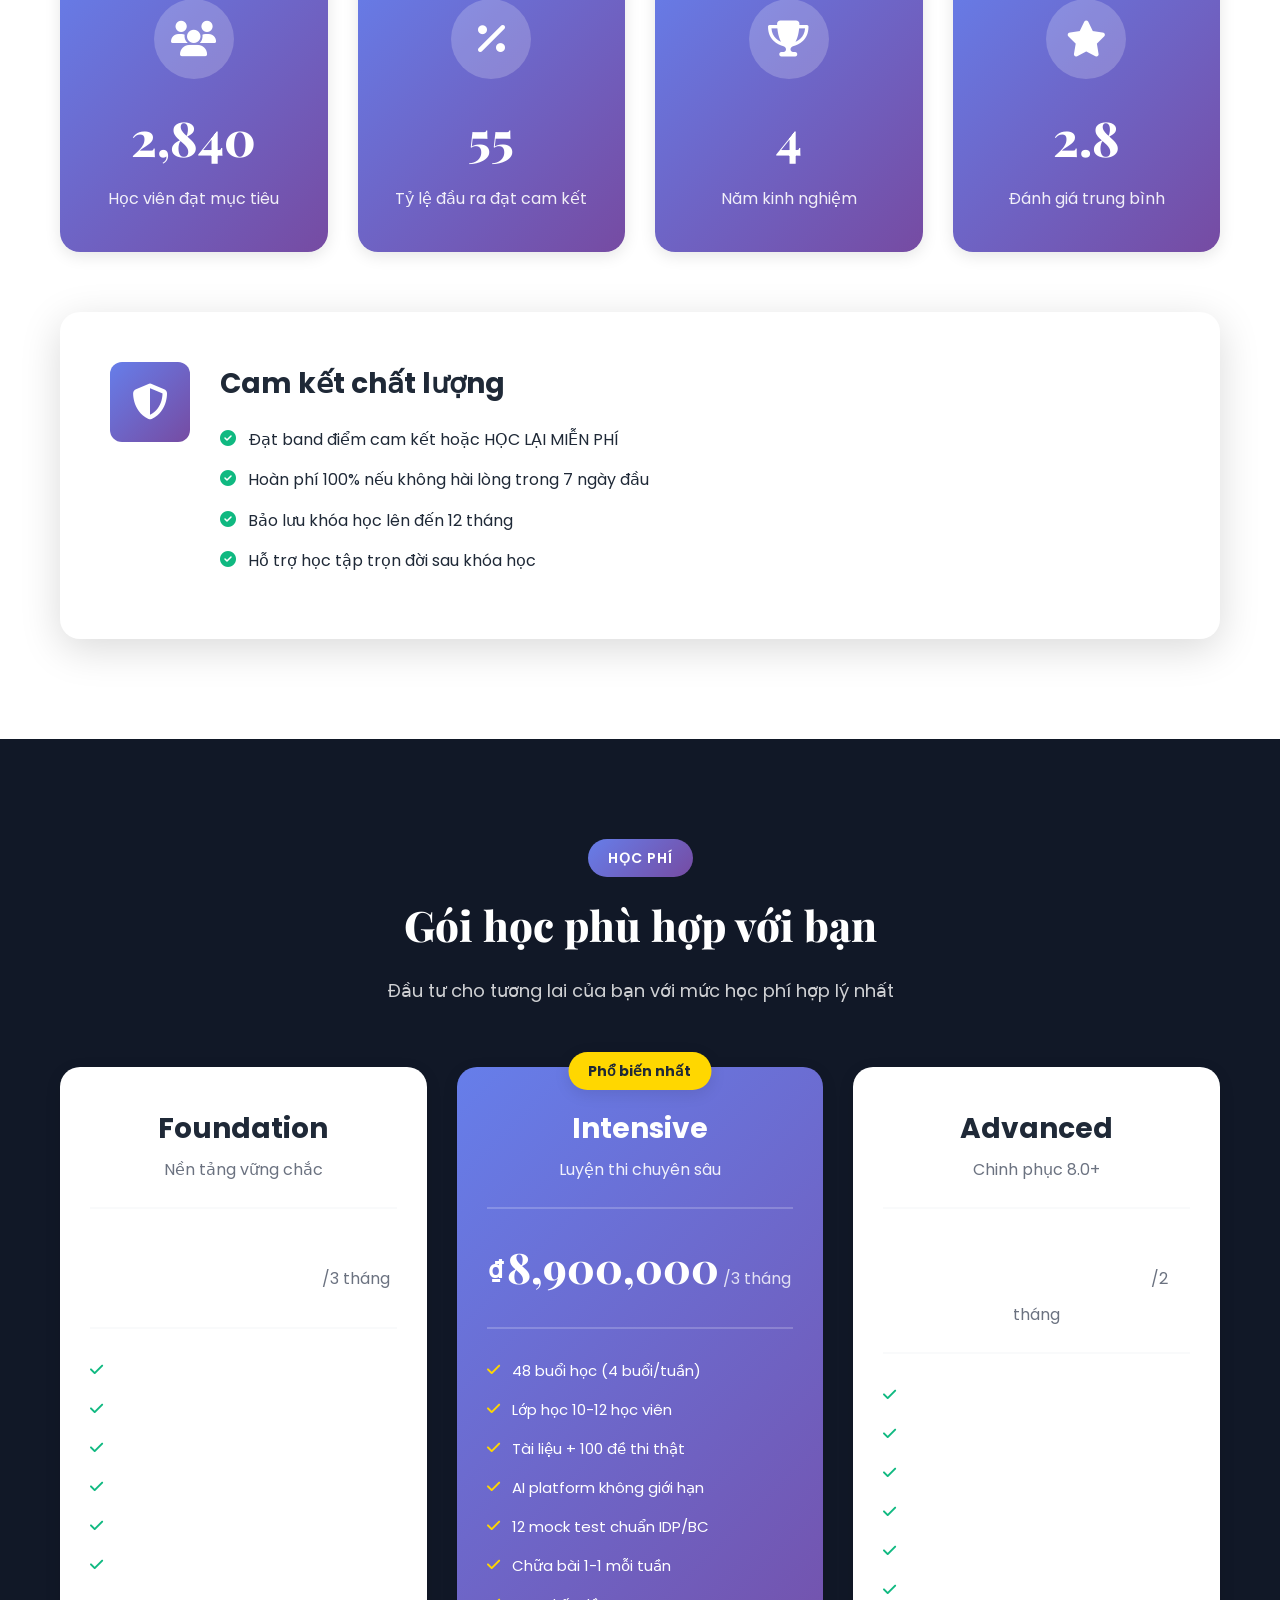
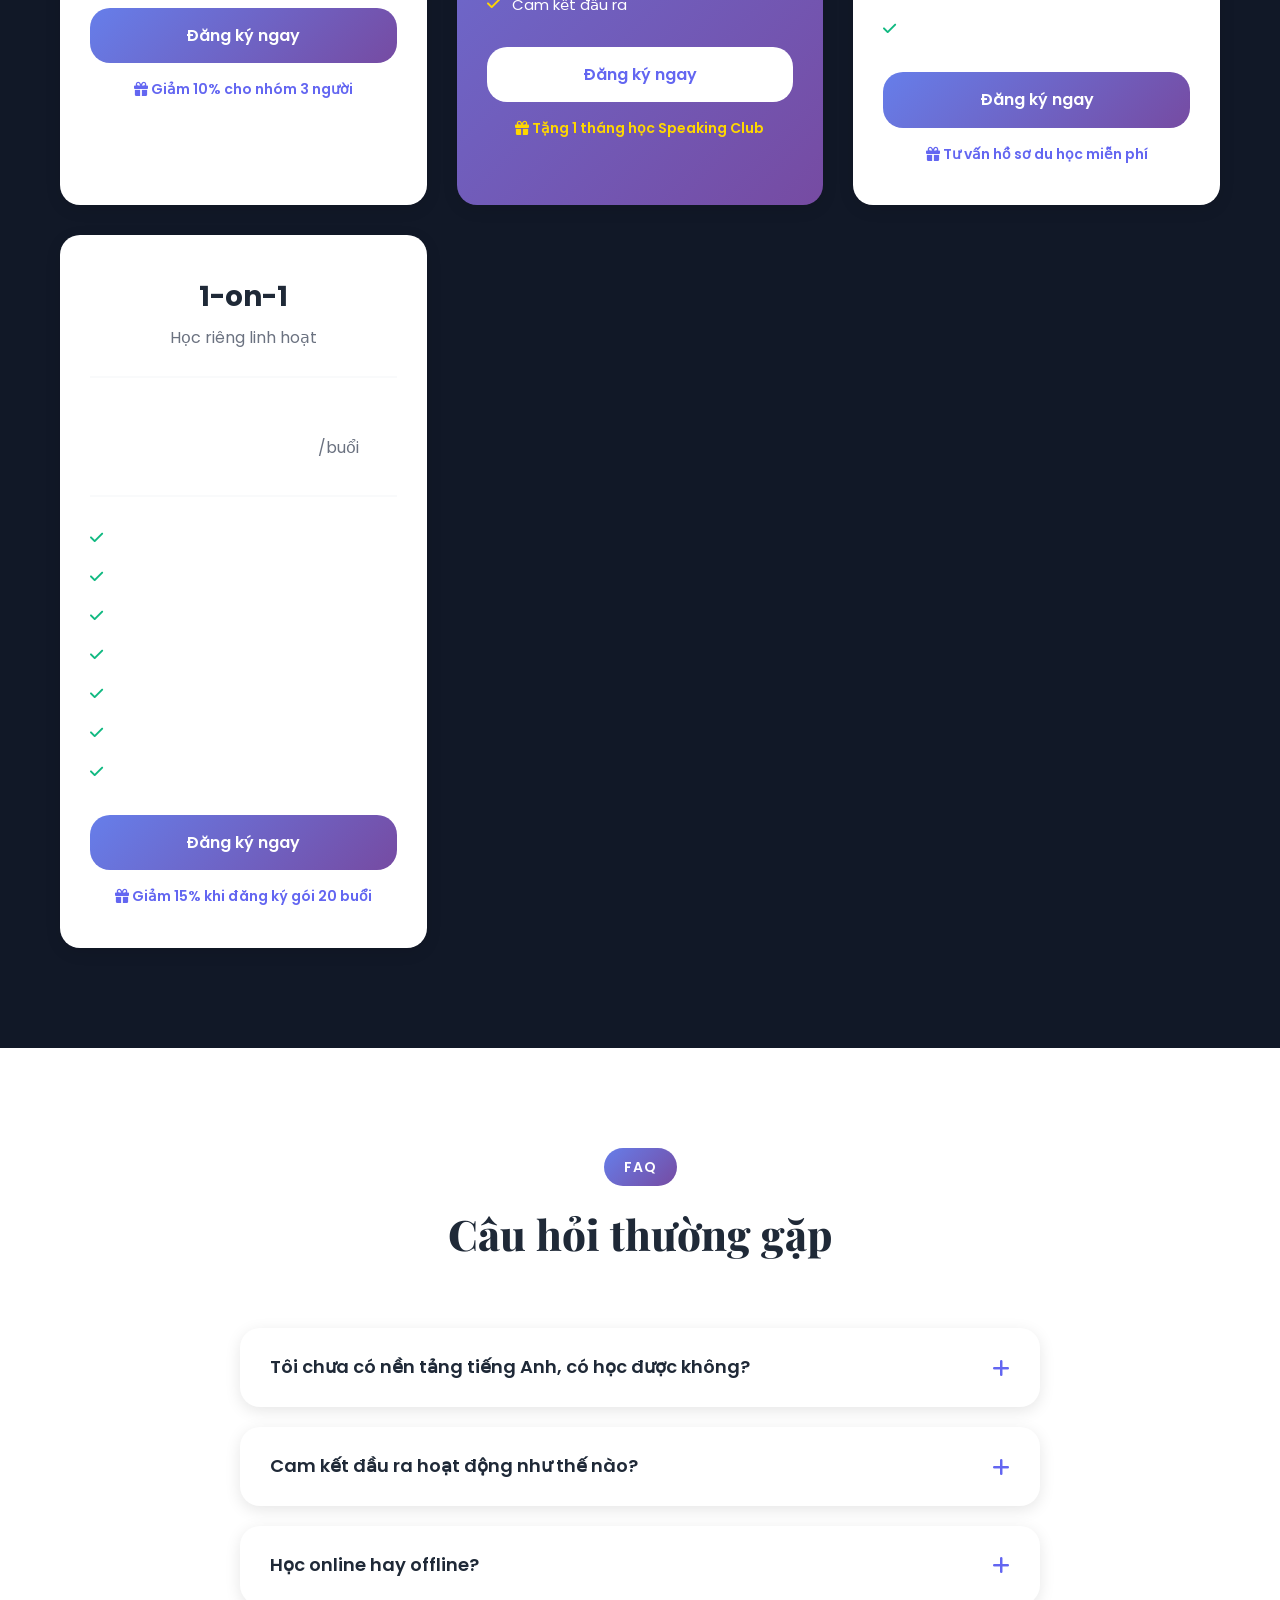
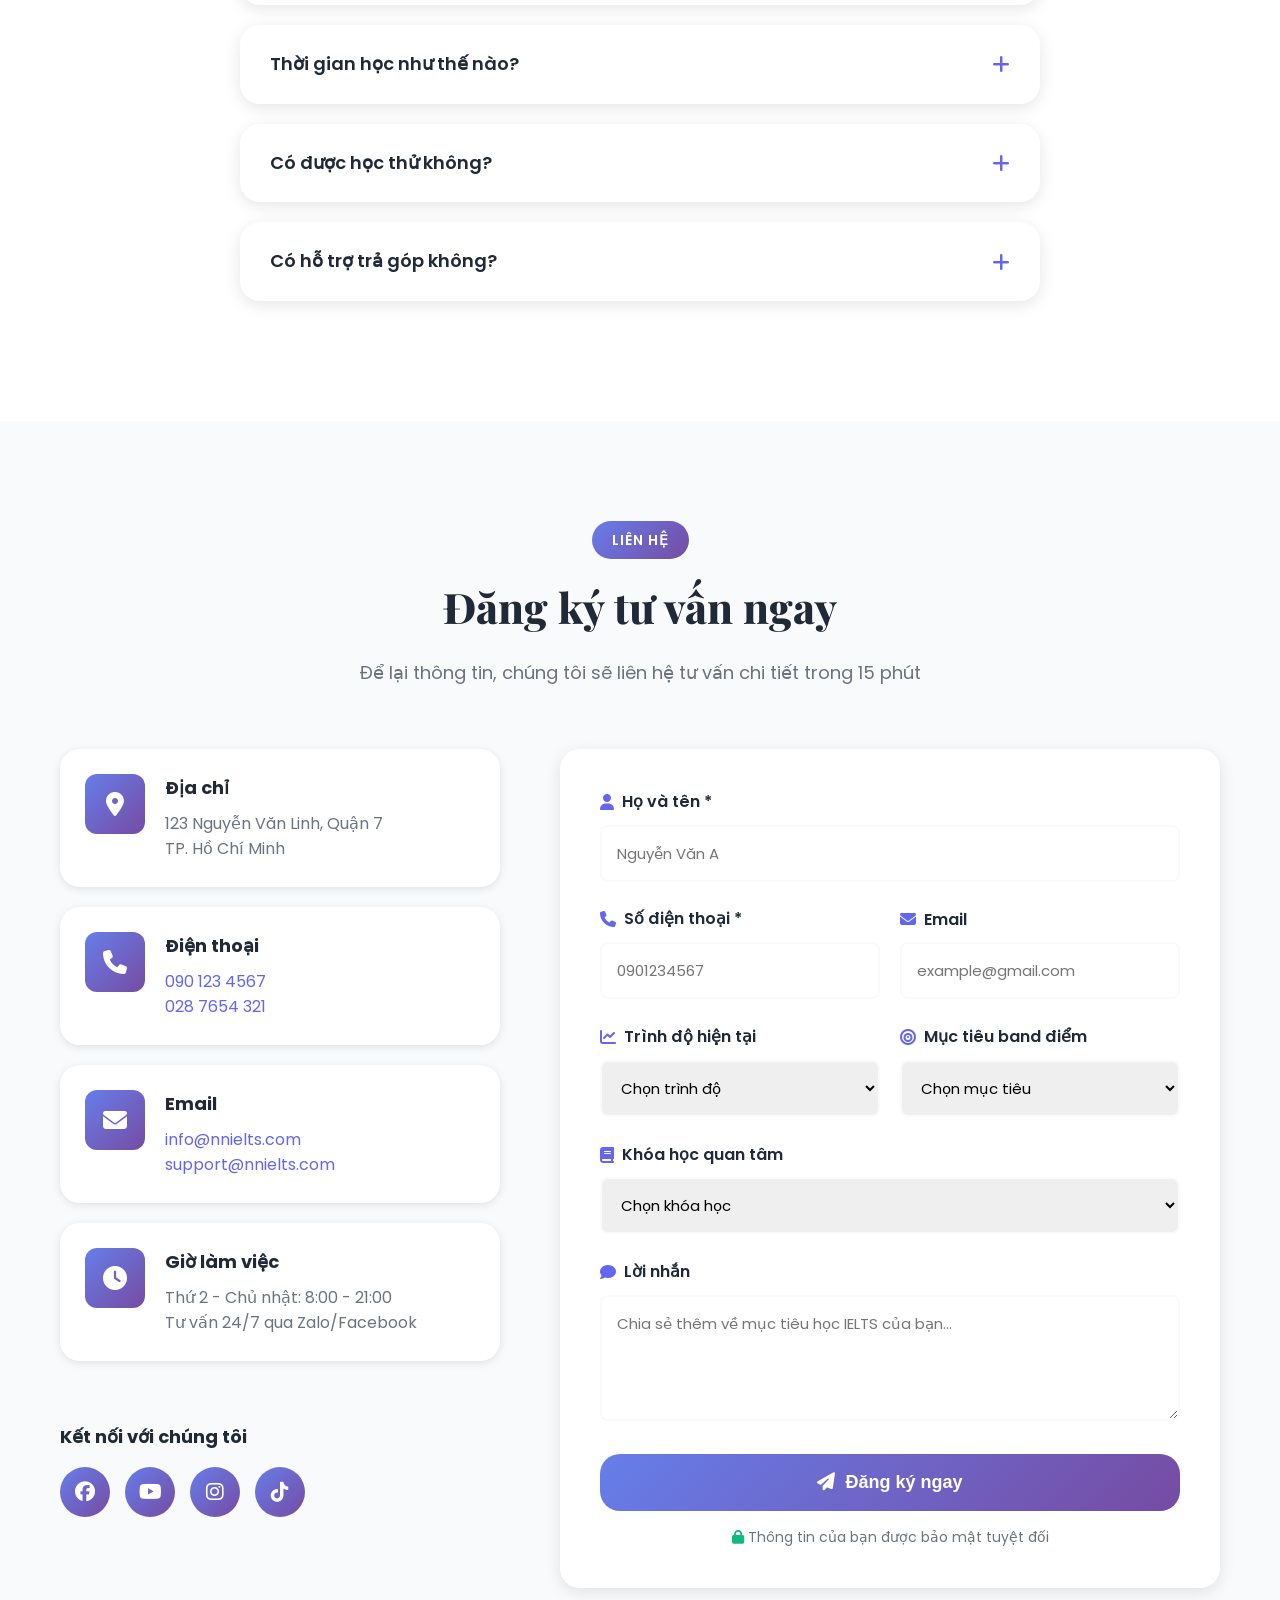
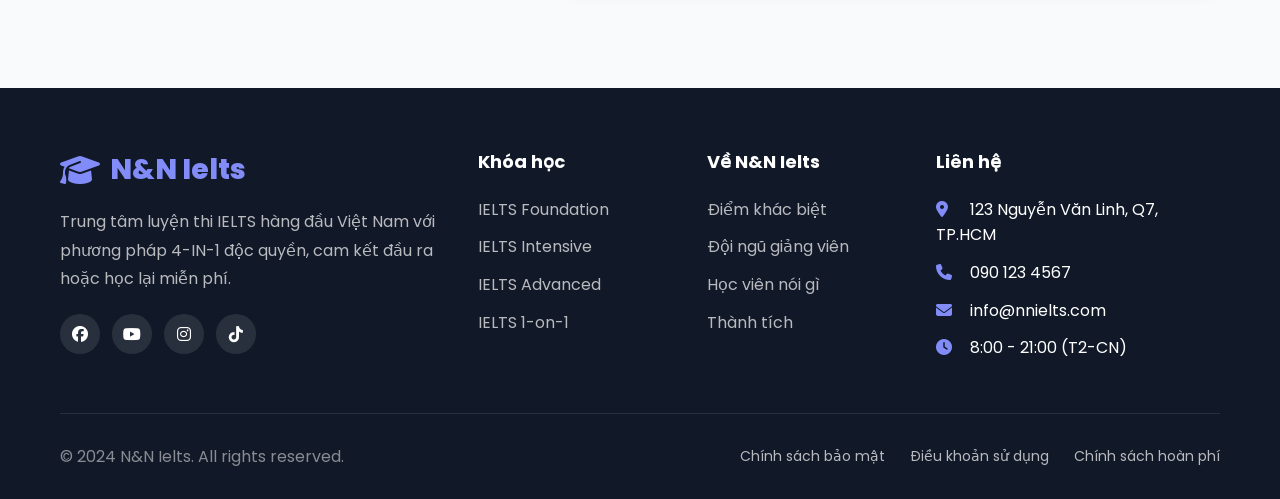
==== commit 3c148c30: "fix: add inline style for section titles visibility Force white color with !important inline style f" ====
--- a/public/index.html
+++ b/public/index.html
@@ -221,7 +221,7 @@
         <div class="container">
             <div class="section-header" data-aos="fade-up">
                 <span class="section-badge">Khóa học</span>
-                <h2 class="section-title">Chương trình đào tạo</h2>
+                <h2 class="section-title" style="color: white !important;">Chương trình đào tạo</h2>
                 <p class="section-description">
                     Lộ trình học được thiết kế khoa học, phù hợp với từng trình độ
                 </p>
@@ -871,7 +871,7 @@
         <div class="container">
             <div class="section-header" data-aos="fade-up">
                 <span class="section-badge">Học phí</span>
-                <h2 class="section-title">Gói học phù hợp với bạn</h2>
+                <h2 class="section-title" style="color: white !important;">Gói học phù hợp với bạn</h2>
                 <p class="section-description">
                     Đầu tư cho tương lai của bạn với mức học phí hợp lý nhất
                 </p>
--- a/public/css/style.css
+++ b/public/css/style.css
@@ -532,6 +532,7 @@
     font-weight: 800;
     margin-bottom: 15px;
     font-family: 'Playfair Display', serif;
+    color: var(--text-dark);
 }
 
 .section-description {
@@ -541,7 +542,7 @@
 }
 
 .section-dark .section-title {
-    color: var(--text-white);
+    color: var(--text-white) !important;
 }
 
 .section-dark .section-description {
@@ -690,11 +691,16 @@
     font-size: 24px;
     font-weight: 700;
     margin-bottom: 8px;
+    color: var(--text-dark);
 }
 
 .course-subtitle {
     color: var(--text-light);
     margin-bottom: 20px;
+}
+
+.course-card.featured .course-title {
+    color: white;
 }
 
 .course-card.featured .course-subtitle {
@@ -1301,10 +1307,15 @@
     font-size: 28px;
     font-weight: 700;
     margin-bottom: 5px;
+    color: var(--text-dark);
 }
 
 .pricing-header p {
     color: var(--text-light);
+}
+
+.pricing-card.featured .pricing-header h3 {
+    color: white;
 }
 
 .pricing-card.featured .pricing-header p {
